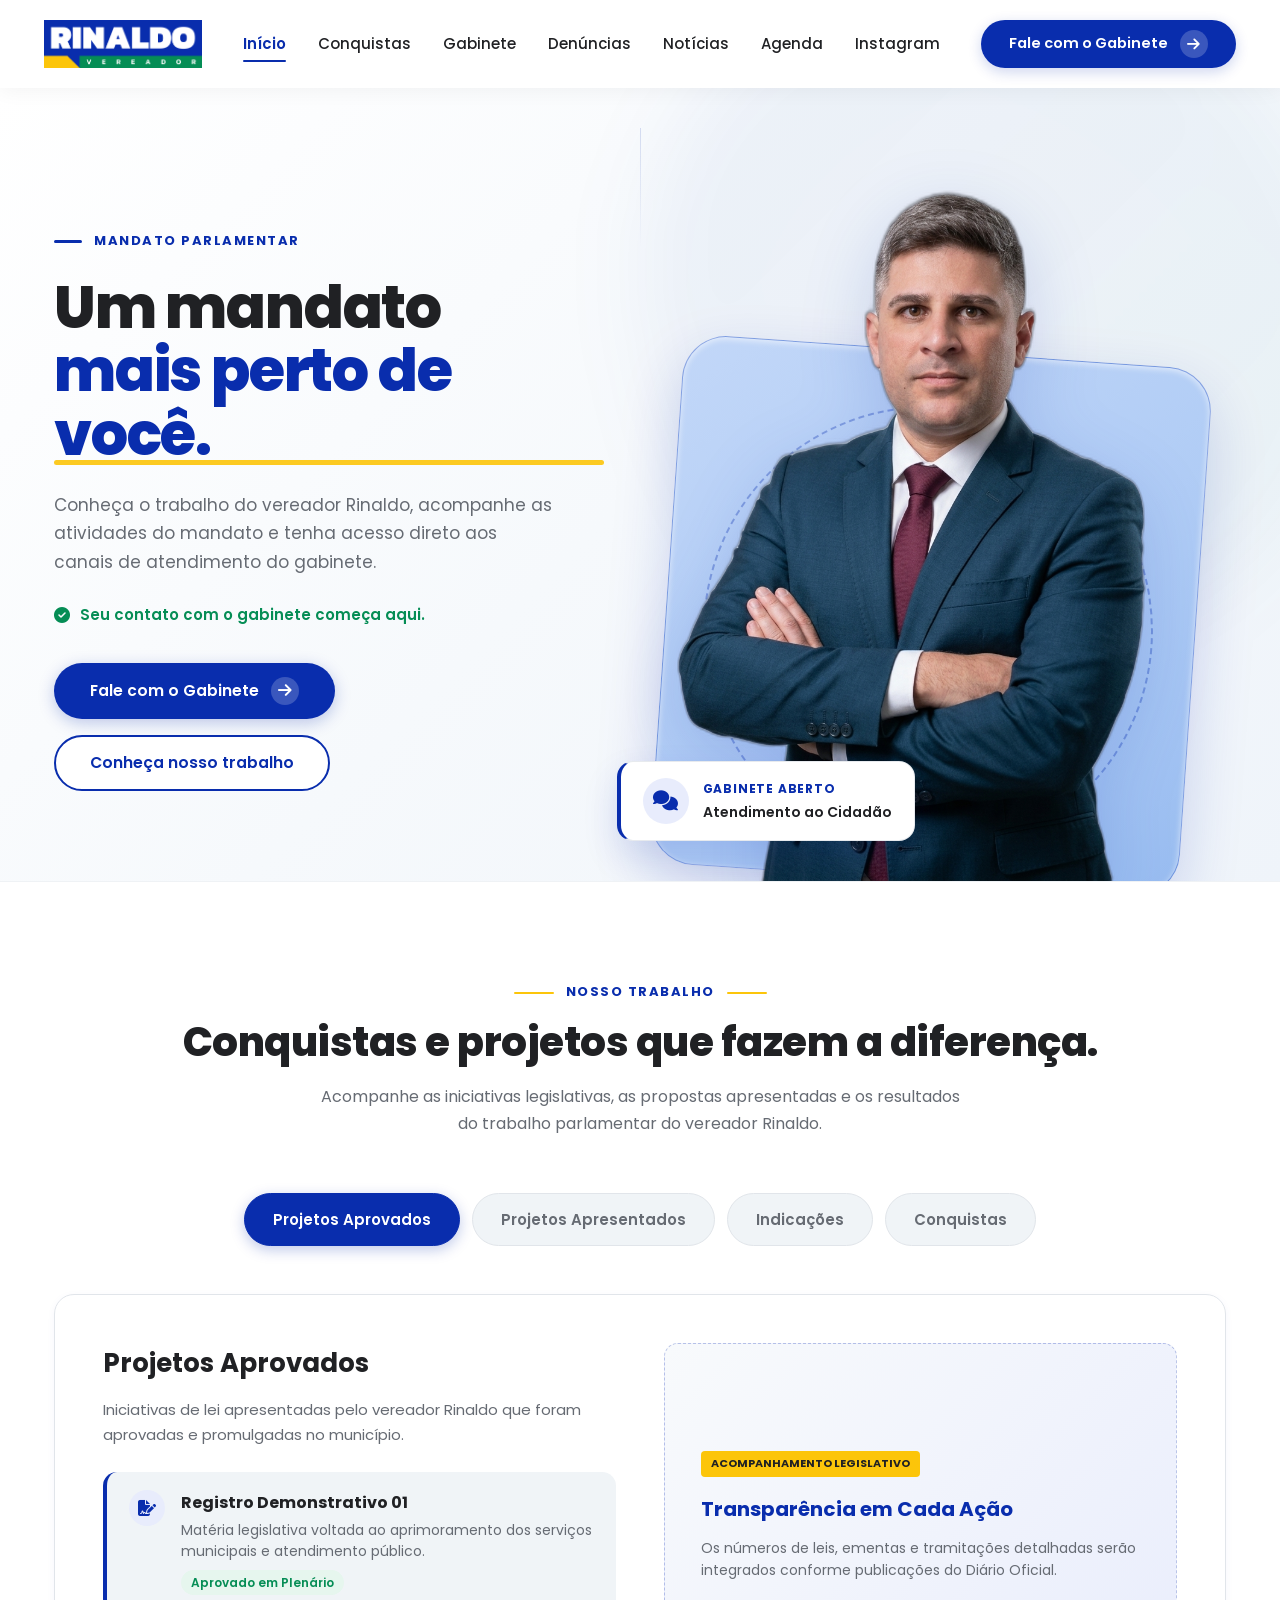
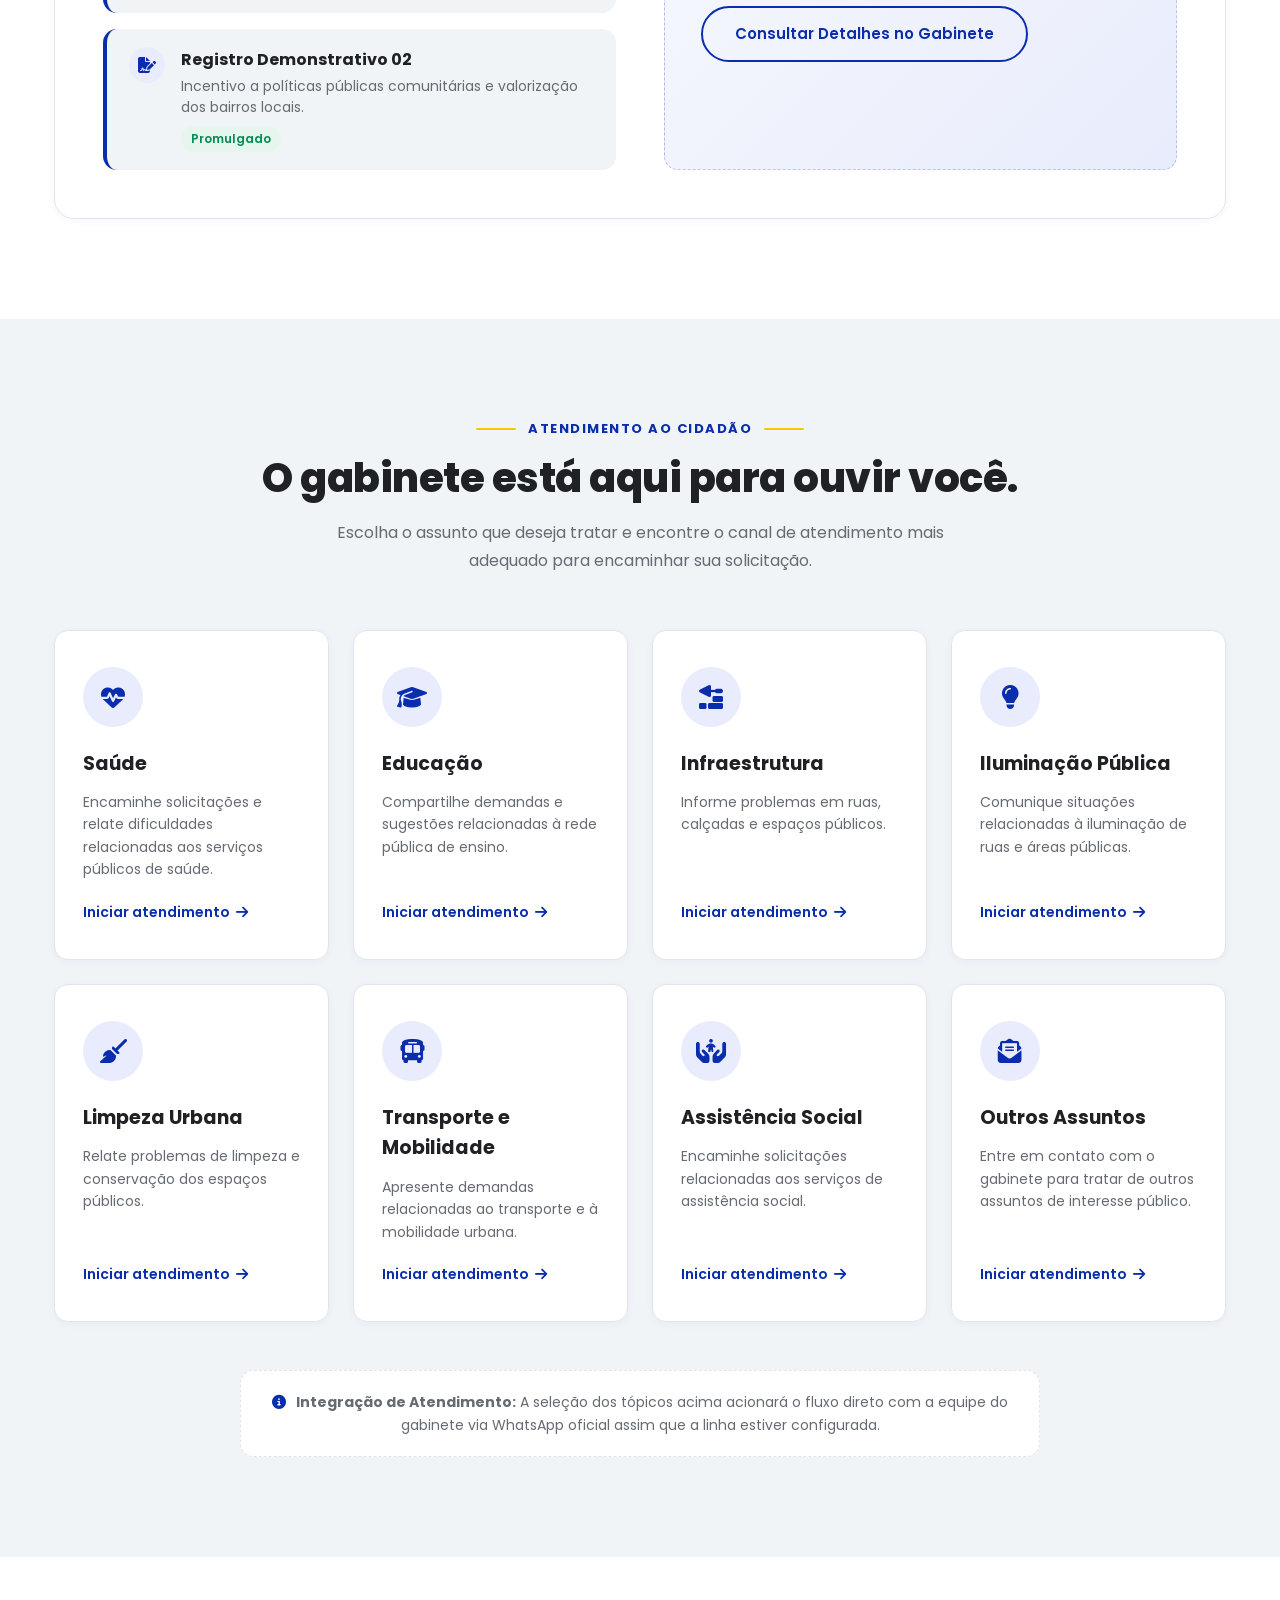
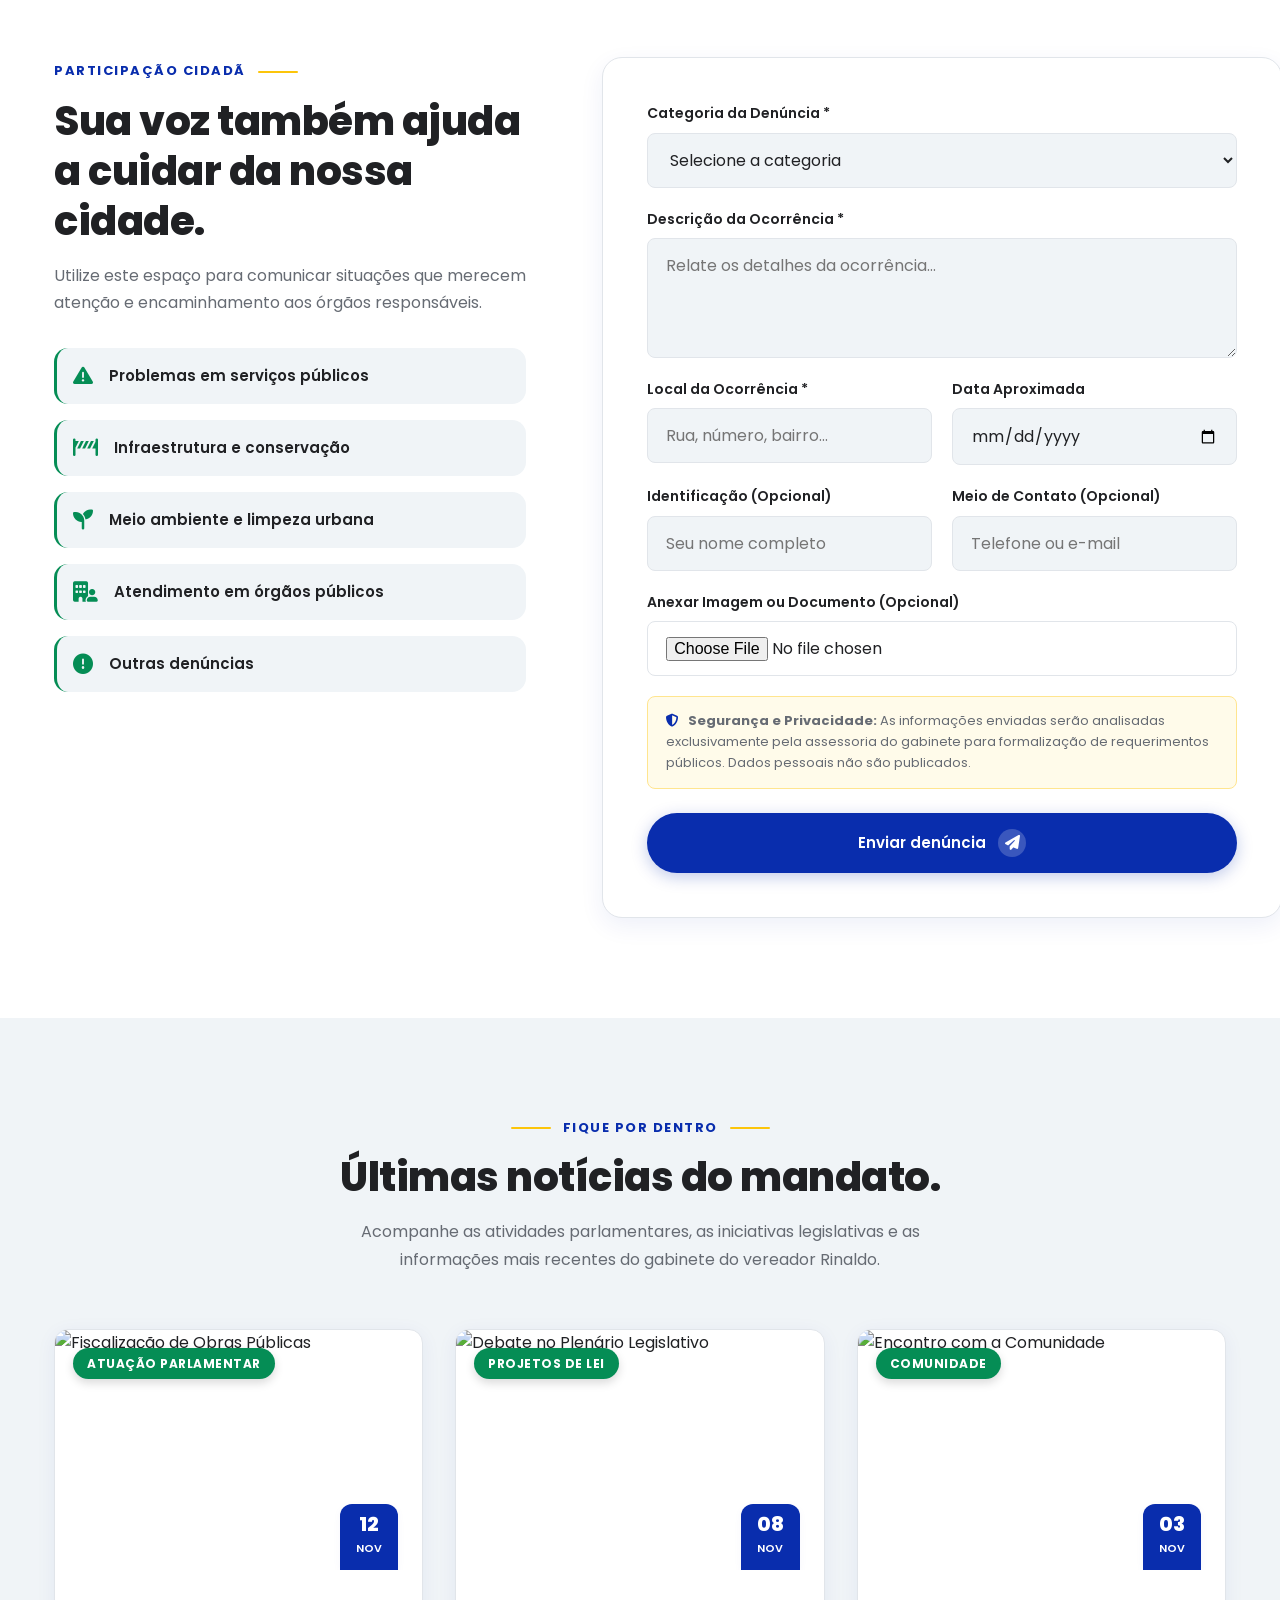
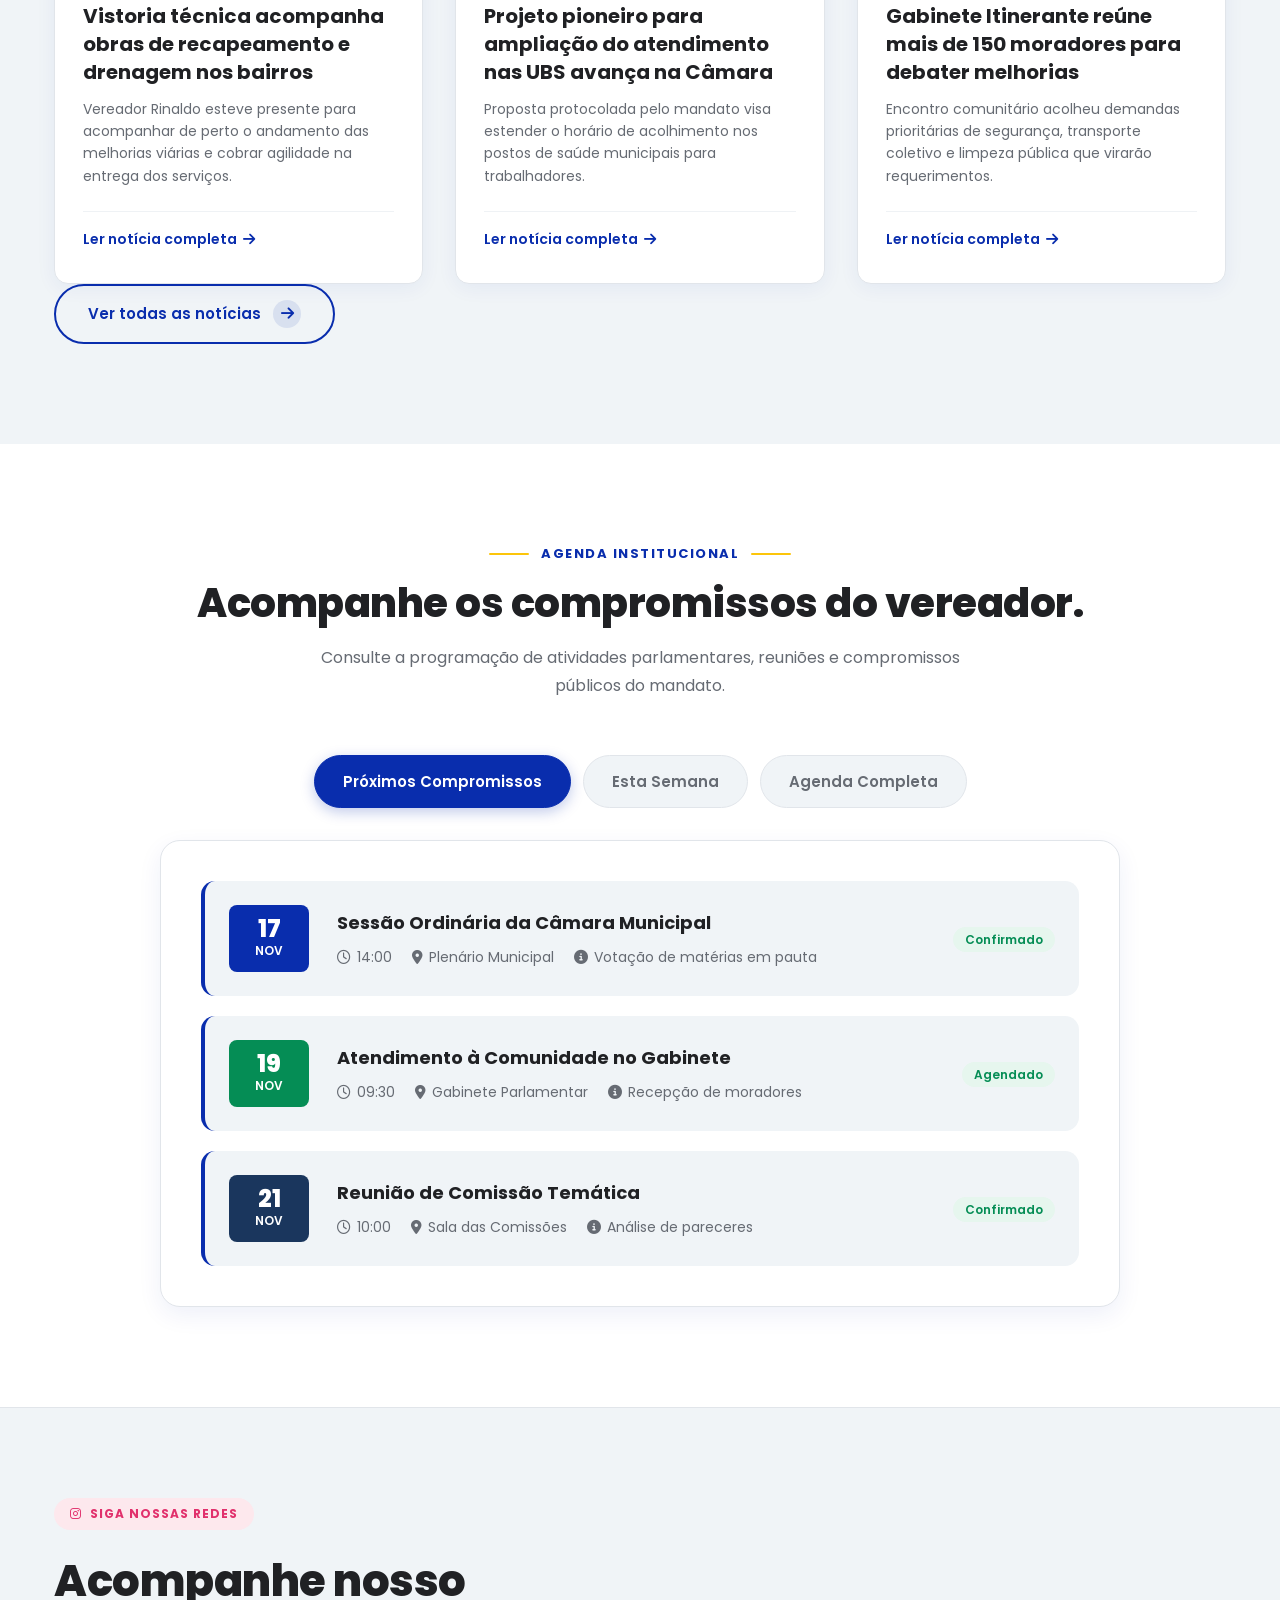
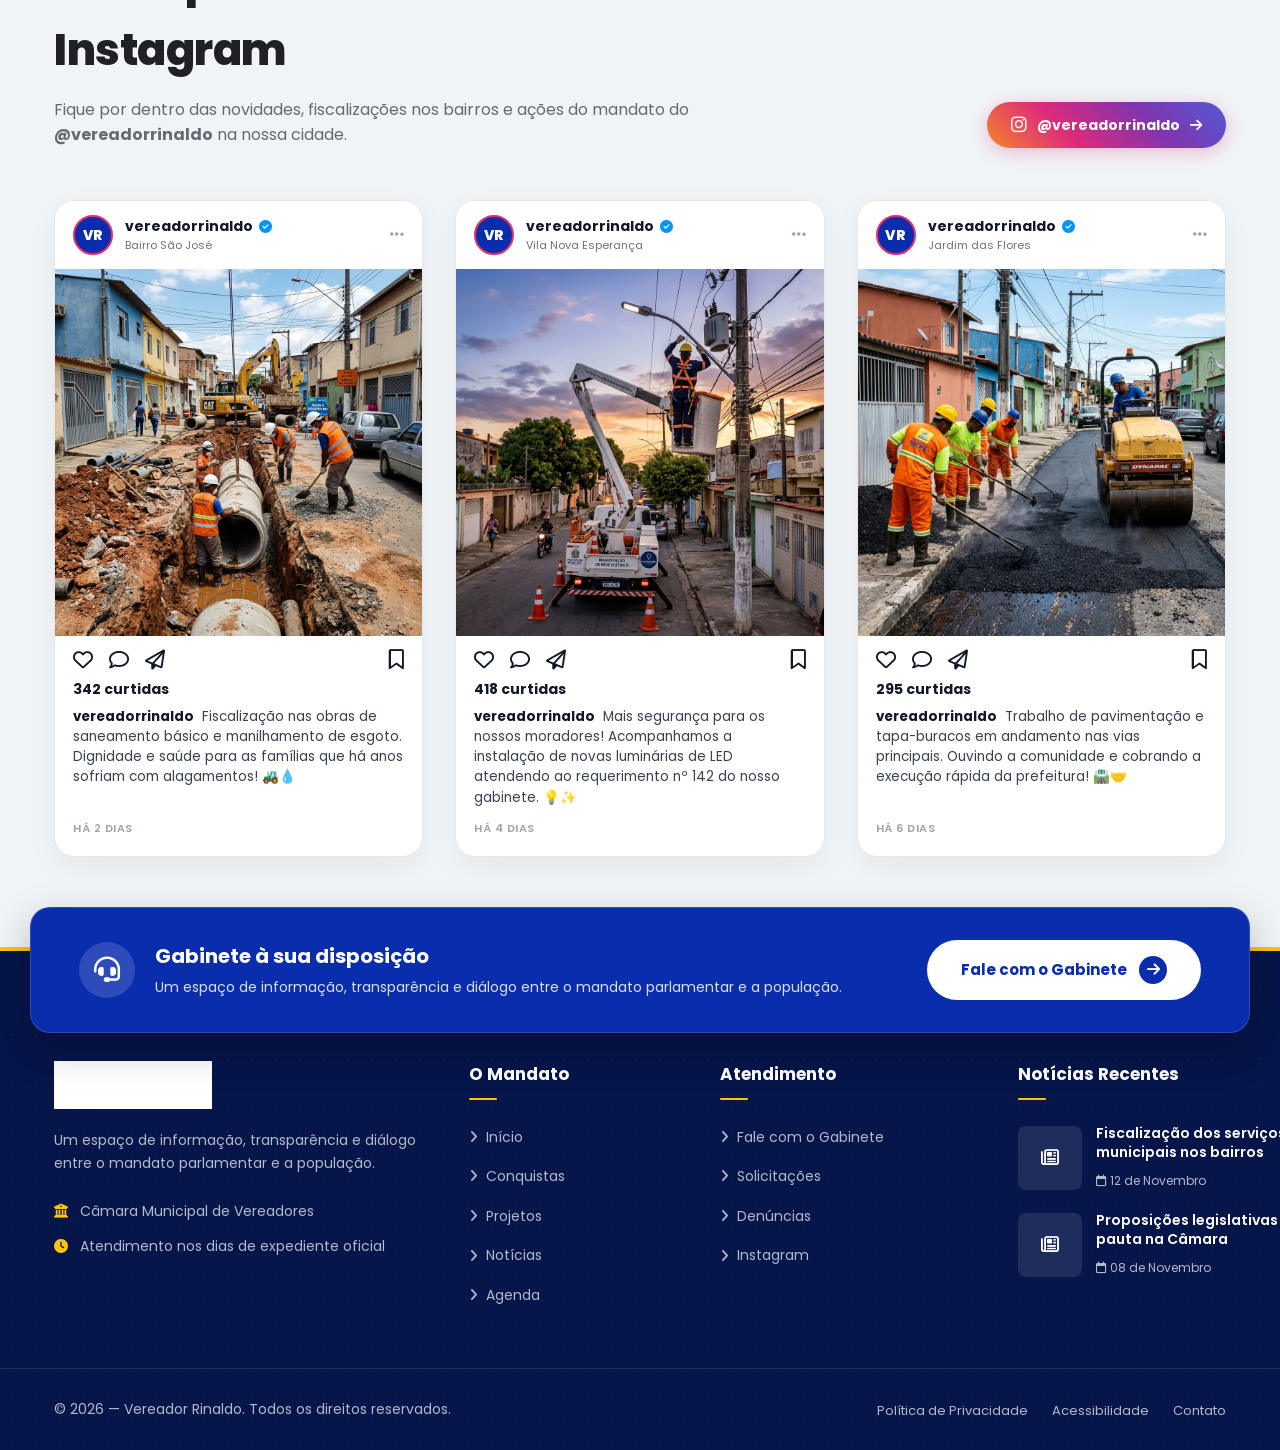
==== index.html @ 6087ce70 "feat: Escurece a moldura geometrica traseira em 30% para contraste maximo" ====
<!DOCTYPE html>
<html lang="pt-BR">
<head>
  <meta charset="UTF-8">
  <meta name="viewport" content="width=device-width, initial-scale=1.0">
  <title>Vereador Rinaldo — Portal Institucional</title>
  <meta name="description" content="Portal oficial do mandato parlamentar do Vereador Rinaldo. Conheça projetos, conquistas e fale diretamente com o gabinete.">

  <!-- Favicon Oficial -->
  <link rel="icon" type="image/png" href="assets/images/logomarca_do_vereador.png">

  <!-- Tipografia Poppins (Referência Medilo) -->
  <link rel="preconnect" href="https://fonts.googleapis.com">
  <link rel="preconnect" href="https://fonts.gstatic.com" crossorigin>
  <link href="https://fonts.googleapis.com/css2?family=Poppins:ital,wght@0,300;0,400;0,500;0,600;0,700;0,800;1,400&display=swap" rel="stylesheet">

  <!-- Ícones Minimalistas Phosphor / FontAwesome Icons -->
  <link rel="stylesheet" href="https://cdnjs.cloudflare.com/ajax/libs/font-awesome/6.5.1/css/all.min.css">

  <!-- Estilos Globais com Cache Buster -->
  <link rel="stylesheet" href="assets/css/style.css?v=9.1">
</head>
<body>

  <!-- ==========================================================================
       FAIXA 01 — HEADER PREMIUM (Referência Fiel Medilo)
       ========================================================================== -->
  <header class="site-header" id="header">
    <div class="container header-container">
      <a href="#inicio" class="header-brand" aria-label="Vereador Rinaldo - Início">
        <img src="assets/images/logomarca_do_vereador.png" alt="Logomarca Oficial Vereador Rinaldo" class="header-logo">
      </a>

      <nav class="main-nav" id="mainNav" aria-label="Navegação Principal">
        <ul class="nav-list">
          <li><a href="#inicio" class="nav-link active">Início</a></li>
          <li><a href="#conquistas" class="nav-link">Conquistas</a></li>
          <li><a href="#gabinete" class="nav-link">Gabinete</a></li>
          <li><a href="#denuncias" class="nav-link">Denúncias</a></li>
          <li><a href="#noticias" class="nav-link">Notícias</a></li>
          <li><a href="#agenda" class="nav-link">Agenda</a></li>
          <li><a href="#instagram" class="nav-link">Instagram</a></li>
        </ul>
      </nav>

      <div class="header-actions">
        <a href="#gabinete" class="btn btn-primary btn-header">
          Fale com o Gabinete
          <span class="btn-capsule-icon"><i class="fa-solid fa-arrow-right"></i></span>
        </a>
        <button class="mobile-menu-toggle" id="mobileMenuToggle" aria-label="Abrir Menu" aria-expanded="false">
          <i class="fa-solid fa-bars"></i>
        </button>
      </div>
    </div>
  </header>

  <main>
    <!-- ==========================================================================
         FAIXA 02 — HERO INSTITUCIONAL (Nova Direção de Arte Editorial Medilo)
         ========================================================================== -->
    <section class="hero-section" id="inicio">
      <!-- Elementos Geométricos Sutis de Camada (Substituem os círculos genéricos) -->
      <div class="hero-backdrop-shape"></div>
      <div class="hero-backdrop-glow"></div>
      <div class="hero-accent-strip"></div>

      <div class="container hero-grid">
        <div class="hero-content">
          <!-- Identificação Institucional Editorial (Padrão Medilo) -->
          <div class="hero-kicker">
            <span class="hero-kicker-bar"></span>
            <span class="hero-kicker-text">MANDATO PARLAMENTAR</span>
          </div>

          <!-- Título Principal com Impacto Editorial -->
          <h1 class="hero-title-editorial">
            Um mandato <br>
            <span class="hero-title-highlight">mais perto de você.<span class="hero-title-underline"></span></span>
          </h1>

          <!-- Descrição Institucional Calibrada -->
          <p class="hero-description">
            Conheça o trabalho do vereador Rinaldo, acompanhe as atividades do mandato e tenha acesso direto aos canais de atendimento do gabinete.
          </p>

          <!-- Chamada Complementar Discreta e Semibold -->
          <div class="hero-callout">
            <i class="fa-solid fa-circle-check"></i>
            <span>Seu contato com o gabinete começa aqui.</span>
          </div>

          <!-- Botões Duplos com Altura de 56px e Alinhamento Rigoroso -->
          <div class="hero-cta-group">
            <a href="#gabinete" class="btn btn-primary btn-hero">
              Fale com o Gabinete
              <span class="btn-capsule-icon"><i class="fa-solid fa-arrow-right"></i></span>
            </a>
            <a href="#conquistas" class="btn btn-secondary btn-hero">
              Conheça nosso trabalho
            </a>
          </div>
        </div>

        <!-- Composição Fotográfica Monumental Integrada com Camadas Suaves -->
        <div class="hero-visual">
          <div class="hero-composition-backdrop"></div>
          <div class="hero-organic-panel"></div>

          <!-- Card Flutuante: Gabinete Aberto / Atendimento ao Cidadão -->
          <div class="hero-floating-card">
            <div class="hero-floating-icon">
              <i class="fa-solid fa-comments"></i>
            </div>
            <div class="hero-floating-body">
              <span class="hero-floating-badge">GABINETE ABERTO</span>
              <span class="hero-floating-sub">Atendimento ao Cidadão</span>
            </div>
          </div>

          <!-- Fotografia Oficial Protagonista -->
          <img src="assets/images/vereador-01-sem-fundo.png" alt="Fotografia Oficial do Vereador Rinaldo" class="hero-image">
        </div>
      </div>
    </section>

    <!-- ==========================================================================
         FAIXA 03 — CONQUISTAS E PROJETOS APROVADOS (Referências: Imagens 02 e 05)
         ========================================================================== -->
    <section class="conquistas-section" id="conquistas">
      <div class="container">
        <div class="section-header-center">
          <div class="section-badge center">NOSSO TRABALHO</div>
          <h2 class="section-title">Conquistas e projetos que fazem a diferença.</h2>
          <p class="section-description">
            Acompanhe as iniciativas legislativas, as propostas apresentadas e os resultados do trabalho parlamentar do vereador Rinaldo.
          </p>
        </div>

        <!-- Navegação por Abas Horizontais (Medilo) -->
        <div class="tabs-nav" role="tablist">
          <button class="tab-btn active" data-tab="tab-aprovados" role="tab" aria-selected="true">Projetos Aprovados</button>
          <button class="tab-btn" data-tab="tab-apresentados" role="tab" aria-selected="false">Projetos Apresentados</button>
          <button class="tab-btn" data-tab="tab-indicacoes" role="tab" aria-selected="false">Indicações</button>
          <button class="tab-btn" data-tab="tab-conquistas" role="tab" aria-selected="false">Conquistas</button>
        </div>

        <!-- Painel Aba 1: Projetos Aprovados -->
        <div class="tab-panel active" id="tab-aprovados" role="tabpanel">
          <div class="tab-content-grid">
            <div>
              <div class="tab-header-area">
                <h3 class="tab-category-title">Projetos Aprovados</h3>
                <p class="tab-category-desc">Iniciativas de lei apresentadas pelo vereador Rinaldo que foram aprovadas e promulgadas no município.</p>
              </div>
              <div class="tab-items-list">
                <div class="work-item-card">
                  <div class="work-item-icon"><i class="fa-solid fa-file-signature"></i></div>
                  <div class="work-item-content">
                    <h4>Registro Demonstrativo 01</h4>
                    <p>Matéria legislativa voltada ao aprimoramento dos serviços municipais e atendimento público.</p>
                    <span class="work-item-status">Aprovado em Plenário</span>
                  </div>
                </div>
                <div class="work-item-card">
                  <div class="work-item-icon"><i class="fa-solid fa-file-signature"></i></div>
                  <div class="work-item-content">
                    <h4>Registro Demonstrativo 02</h4>
                    <p>Incentivo a políticas públicas comunitárias e valorização dos bairros locais.</p>
                    <span class="work-item-status">Promulgado</span>
                  </div>
                </div>
              </div>
            </div>
            <div class="tab-demonstrative-box">
              <span class="demonstrative-tag">Acompanhamento Legislativo</span>
              <h4 style="font-size: 20px; font-weight: 700; margin-bottom: 12px; color: var(--color-primary);">Transparência em Cada Ação</h4>
              <p style="font-size: 14px; color: var(--color-text-muted); line-height: 1.6; margin-bottom: 24px;">
                Os números de leis, ementas e tramitações detalhadas serão integrados conforme publicações do Diário Oficial.
              </p>
              <a href="#gabinete" class="btn btn-secondary" style="align-self: flex-start;">
                Consultar Detalhes no Gabinete
              </a>
            </div>
          </div>
        </div>

        <!-- Painel Aba 2: Projetos Apresentados -->
        <div class="tab-panel" id="tab-apresentados" role="tabpanel">
          <div class="tab-content-grid">
            <div>
              <div class="tab-header-area">
                <h3 class="tab-category-title">Projetos Apresentados</h3>
                <p class="tab-category-desc">Projetos de lei em tramitação nas comissões técnicas da Câmara Municipal.</p>
              </div>
              <div class="tab-items-list">
                <div class="work-item-card">
                  <div class="work-item-icon"><i class="fa-solid fa-clock-rotate-left"></i></div>
                  <div class="work-item-content">
                    <h4>Registro Demonstrativo de Tramitação</h4>
                    <p>Proposta legislativa em análise pelas comissões permanentes do legislativo.</p>
                    <span class="work-item-status" style="background: var(--color-primary-light); color: var(--color-primary);">Em Análise Técnica</span>
                  </div>
                </div>
              </div>
            </div>
            <div class="tab-demonstrative-box">
              <span class="demonstrative-tag">Atuação Contínua</span>
              <h4 style="font-size: 20px; font-weight: 700; margin-bottom: 12px; color: var(--color-primary);">Participação Popular</h4>
              <p style="font-size: 14px; color: var(--color-text-muted); line-height: 1.6; margin-bottom: 24px;">
                Você pode enviar sugestões para o aprimoramento dos projetos apresentados pelo vereador.
              </p>
              <a href="#gabinete" class="btn btn-secondary" style="align-self: flex-start;">Enviar Sugestão</a>
            </div>
          </div>
        </div>

        <!-- Painel Aba 3: Indicações -->
        <div class="tab-panel" id="tab-indicacoes" role="tabpanel">
          <div class="tab-content-grid">
            <div>
              <div class="tab-header-area">
                <h3 class="tab-category-title">Indicações e Requerimentos</h3>
                <p class="tab-category-desc">Demandas de zeladoria urbana, manutenção e melhorias encaminhadas ao Poder Executivo.</p>
              </div>
              <div class="tab-items-list">
                <div class="work-item-card">
                  <div class="work-item-icon"><i class="fa-solid fa-road"></i></div>
                  <div class="work-item-content">
                    <h4>Registro de Indicação Comunitária</h4>
                    <p>Solicitação oficial de serviços de infraestrutura e iluminação nos bairros.</p>
                    <span class="work-item-status">Encaminhado à Prefeitura</span>
                  </div>
                </div>
              </div>
            </div>
            <div class="tab-demonstrative-box">
              <span class="demonstrative-tag">Voz da Cidade</span>
              <h4 style="font-size: 20px; font-weight: 700; margin-bottom: 12px; color: var(--color-primary);">Fiscalização Ativa</h4>
              <p style="font-size: 14px; color: var(--color-text-muted); line-height: 1.6; margin-bottom: 24px;">
                Cada indicação nasce do contato direto do vereador com os moradores nas comunidades.
              </p>
              <a href="#denuncias" class="btn btn-secondary" style="align-self: flex-start;">Indicar uma Demanda</a>
            </div>
          </div>
        </div>

        <!-- Painel Aba 4: Conquistas -->
        <div class="tab-panel" id="tab-conquistas" role="tabpanel">
          <div class="tab-content-grid">
            <div>
              <div class="tab-header-area">
                <h3 class="tab-category-title">Conquistas do Mandato</h3>
                <p class="tab-category-desc">Ações diretas, mediações bem-sucedidas e benefícios entregues à população.</p>
              </div>
              <div class="tab-items-list">
                <div class="work-item-card">
                  <div class="work-item-icon"><i class="fa-solid fa-check-double"></i></div>
                  <div class="work-item-content">
                    <h4>Conquista Institucional Demonstrativa</h4>
                    <p>Resultados obtidos por meio da articulação parlamentar em prol dos cidadãos.</p>
                    <span class="work-item-status">Ação Concluída</span>
                  </div>
                </div>
              </div>
            </div>
            <div class="tab-demonstrative-box">
              <span class="demonstrative-tag">Resultados Reais</span>
              <h4 style="font-size: 20px; font-weight: 700; margin-bottom: 12px; color: var(--color-primary);">Compromisso Público</h4>
              <p style="font-size: 14px; color: var(--color-text-muted); line-height: 1.6; margin-bottom: 24px;">
                Informações e relatórios de prestação de contas periódicos do mandato parlamentar.
              </p>
              <a href="#gabinete" class="btn btn-secondary" style="align-self: flex-start;">Falar com o Gabinete</a>
            </div>
          </div>
        </div>

      </div>
    </section>

    <!-- ==========================================================================
         FAIXA 04 — FALE COM O GABINETE (Referência: Imagem 03 Medilo)
         ========================================================================== -->
    <section class="gabinete-section" id="gabinete">
      <div class="container">
        <div class="section-header-center">
          <div class="section-badge center">ATENDIMENTO AO CIDADÃO</div>
          <h2 class="section-title">O gabinete está aqui para ouvir você.</h2>
          <p class="section-description">
            Escolha o assunto que deseja tratar e encontre o canal de atendimento mais adequado para encaminhar sua solicitação.
          </p>
        </div>

        <div class="gabinete-grid">
          <!-- Card 1: Saúde -->
          <div class="gabinete-card" data-categoria="Saúde">
            <div class="gabinete-card-icon"><i class="fa-solid fa-heart-pulse"></i></div>
            <h3 class="gabinete-card-title">Saúde</h3>
            <p class="gabinete-card-desc">Encaminhe solicitações e relate dificuldades relacionadas aos serviços públicos de saúde.</p>
            <span class="gabinete-card-link">Iniciar atendimento <i class="fa-solid fa-arrow-right"></i></span>
          </div>

          <!-- Card 2: Educação -->
          <div class="gabinete-card" data-categoria="Educação">
            <div class="gabinete-card-icon"><i class="fa-solid fa-graduation-cap"></i></div>
            <h3 class="gabinete-card-title">Educação</h3>
            <p class="gabinete-card-desc">Compartilhe demandas e sugestões relacionadas à rede pública de ensino.</p>
            <span class="gabinete-card-link">Iniciar atendimento <i class="fa-solid fa-arrow-right"></i></span>
          </div>

          <!-- Card 3: Infraestrutura -->
          <div class="gabinete-card" data-categoria="Infraestrutura">
            <div class="gabinete-card-icon"><i class="fa-solid fa-trowel-bricks"></i></div>
            <h3 class="gabinete-card-title">Infraestrutura</h3>
            <p class="gabinete-card-desc">Informe problemas em ruas, calçadas e espaços públicos.</p>
            <span class="gabinete-card-link">Iniciar atendimento <i class="fa-solid fa-arrow-right"></i></span>
          </div>

          <!-- Card 4: Iluminação Pública -->
          <div class="gabinete-card" data-categoria="Iluminação Pública">
            <div class="gabinete-card-icon"><i class="fa-solid fa-lightbulb"></i></div>
            <h3 class="gabinete-card-title">Iluminação Pública</h3>
            <p class="gabinete-card-desc">Comunique situações relacionadas à iluminação de ruas e áreas públicas.</p>
            <span class="gabinete-card-link">Iniciar atendimento <i class="fa-solid fa-arrow-right"></i></span>
          </div>

          <!-- Card 5: Limpeza Urbana -->
          <div class="gabinete-card" data-categoria="Limpeza Urbana">
            <div class="gabinete-card-icon"><i class="fa-solid fa-broom"></i></div>
            <h3 class="gabinete-card-title">Limpeza Urbana</h3>
            <p class="gabinete-card-desc">Relate problemas de limpeza e conservação dos espaços públicos.</p>
            <span class="gabinete-card-link">Iniciar atendimento <i class="fa-solid fa-arrow-right"></i></span>
          </div>

          <!-- Card 6: Transporte e Mobilidade -->
          <div class="gabinete-card" data-categoria="Transporte e Mobilidade">
            <div class="gabinete-card-icon"><i class="fa-solid fa-bus"></i></div>
            <h3 class="gabinete-card-title">Transporte e Mobilidade</h3>
            <p class="gabinete-card-desc">Apresente demandas relacionadas ao transporte e à mobilidade urbana.</p>
            <span class="gabinete-card-link">Iniciar atendimento <i class="fa-solid fa-arrow-right"></i></span>
          </div>

          <!-- Card 7: Assistência Social -->
          <div class="gabinete-card" data-categoria="Assistência Social">
            <div class="gabinete-card-icon"><i class="fa-solid fa-hands-holding-child"></i></div>
            <h3 class="gabinete-card-title">Assistência Social</h3>
            <p class="gabinete-card-desc">Encaminhe solicitações relacionadas aos serviços de assistência social.</p>
            <span class="gabinete-card-link">Iniciar atendimento <i class="fa-solid fa-arrow-right"></i></span>
          </div>

          <!-- Card 8: Outros Assuntos -->
          <div class="gabinete-card" data-categoria="Outros Assuntos">
            <div class="gabinete-card-icon"><i class="fa-solid fa-envelope-open-text"></i></div>
            <h3 class="gabinete-card-title">Outros Assuntos</h3>
            <p class="gabinete-card-desc">Entre em contato com o gabinete para tratar de outros assuntos de interesse público.</p>
            <span class="gabinete-card-link">Iniciar atendimento <i class="fa-solid fa-arrow-right"></i></span>
          </div>
        </div>

        <div class="gabinete-integration-notice">
          <i class="fa-solid fa-circle-info" style="color: var(--color-primary); margin-right: 6px;"></i>
          <strong>Integração de Atendimento:</strong> A seleção dos tópicos acima acionará o fluxo direto com a equipe do gabinete via WhatsApp oficial assim que a linha estiver configurada.
        </div>
      </div>
    </section>

    <!-- ==========================================================================
         FAIXA 05 — FORMULÁRIOS DE DENÚNCIA (Referência: Imagem 04 Medilo)
         ========================================================================== -->
    <section class="denuncias-section" id="denuncias">
      <div class="container">
        <div class="denuncias-layout">
          <div class="denuncias-info-panel">
            <div class="section-badge">PARTICIPAÇÃO CIDADÃ</div>
            <h2 class="section-title">Sua voz também ajuda a cuidar da nossa cidade.</h2>
            <p class="section-description">
              Utilize este espaço para comunicar situações que merecem atenção e encaminhamento aos órgãos responsáveis.
            </p>

            <div class="denuncias-category-list">
              <div class="category-info-item">
                <i class="fa-solid fa-triangle-exclamation"></i>
                <span>Problemas em serviços públicos</span>
              </div>
              <div class="category-info-item">
                <i class="fa-solid fa-road-barrier"></i>
                <span>Infraestrutura e conservação</span>
              </div>
              <div class="category-info-item">
                <i class="fa-solid fa-seedling"></i>
                <span>Meio ambiente e limpeza urbana</span>
              </div>
              <div class="category-info-item">
                <i class="fa-solid fa-building-user"></i>
                <span>Atendimento em órgãos públicos</span>
              </div>
              <div class="category-info-item">
                <i class="fa-solid fa-circle-exclamation"></i>
                <span>Outras denúncias</span>
              </div>
            </div>
          </div>

          <div class="denuncias-form-card">
            <form id="formDenuncia">
              <div class="form-grid">
                <div class="form-group full-width">
                  <label for="categoria" class="form-label">Categoria da Denúncia *</label>
                  <select id="categoria" class="form-control" required>
                    <option value="" disabled selected>Selecione a categoria</option>
                    <option value="servicos">Problemas em serviços públicos</option>
                    <option value="infra">Infraestrutura e conservação</option>
                    <option value="meioambiente">Meio ambiente e limpeza urbana</option>
                    <option value="orgaos">Atendimento em órgãos públicos</option>
                    <option value="outras">Outras denúncias</option>
                  </select>
                </div>

                <div class="form-group full-width">
                  <label for="descricao" class="form-label">Descrição da Ocorrência *</label>
                  <textarea id="descricao" class="form-control" placeholder="Relate os detalhes da ocorrência..." required></textarea>
                </div>

                <div class="form-group">
                  <label for="local" class="form-label">Local da Ocorrência *</label>
                  <input type="text" id="local" class="form-control" placeholder="Rua, número, bairro..." required>
                </div>

                <div class="form-group">
                  <label for="dataOcorrencia" class="form-label">Data Aproximada</label>
                  <input type="date" id="dataOcorrencia" class="form-control">
                </div>

                <div class="form-group">
                  <label for="nome" class="form-label">Identificação (Opcional)</label>
                  <input type="text" id="nome" class="form-control" placeholder="Seu nome completo">
                </div>

                <div class="form-group">
                  <label for="contato" class="form-label">Meio de Contato (Opcional)</label>
                  <input type="text" id="contato" class="form-control" placeholder="Telefone ou e-mail">
                </div>

                <div class="form-group full-width">
                  <label for="anexo" class="form-label">Anexar Imagem ou Documento (Opcional)</label>
                  <input type="file" id="anexo" class="form-control" style="background: white;">
                </div>
              </div>

              <div class="privacy-notice">
                <i class="fa-solid fa-shield-halved" style="color: var(--color-primary); margin-right: 6px;"></i>
                <strong>Segurança e Privacidade:</strong> As informações enviadas serão analisadas exclusivamente pela assessoria do gabinete para formalização de requerimentos públicos. Dados pessoais não são publicados.
              </div>

              <button type="submit" class="btn btn-primary" style="width: 100%;">
                Enviar denúncia
                <span class="btn-capsule-icon"><i class="fa-solid fa-paper-plane"></i></span>
              </button>

              <div id="formFeedback" style="display: none;"></div>
            </form>
          </div>
        </div>
      </div>
    </section>

    <!-- ==========================================================================
         FAIXA 06 — NOTÍCIAS DO MANDATO (Referência: Imagem 06 Medilo)
         ========================================================================== -->
    <section class="noticias-section" id="noticias">
      <div class="container">
        <div class="section-header-center">
          <div class="section-badge center">FIQUE POR DENTRO</div>
          <h2 class="section-title">Últimas notícias do mandato.</h2>
          <p class="section-description">
            Acompanhe as atividades parlamentares, as iniciativas legislativas e as informações mais recentes do gabinete do vereador Rinaldo.
          </p>
        </div>

        <div class="noticias-grid">
          <!-- Card Notícia 1 -->
          <article class="noticia-card">
            <div class="noticia-image-wrapper">
              <img src="https://images.unsplash.com/photo-1541872703-74c5e44368f9?auto=format&fit=crop&w=800&q=80" alt="Fiscalização de Obras Públicas" class="noticia-img">
              <span class="noticia-category-tag">Atuação Parlamentar</span>
              <div class="noticia-date-badge">
                <span class="day">12</span>
                <span class="month">Nov</span>
              </div>
            </div>
            <div class="noticia-body">
              <h3 class="noticia-title">Vistoria técnica acompanha obras de recapeamento e drenagem nos bairros</h3>
              <p class="noticia-summary">
                Vereador Rinaldo esteve presente para acompanhar de perto o andamento das melhorias viárias e cobrar agilidade na entrega dos serviços.
              </p>
              <div class="noticia-footer">
                <span class="noticia-link">Ler notícia completa <i class="fa-solid fa-arrow-right"></i></span>
              </div>
            </div>
          </article>

          <!-- Card Notícia 2 -->
          <article class="noticia-card">
            <div class="noticia-image-wrapper">
              <img src="https://images.unsplash.com/photo-1575320181282-9afab399332c?auto=format&fit=crop&w=800&q=80" alt="Debate no Plenário Legislativo" class="noticia-img">
              <span class="noticia-category-tag">Projetos de Lei</span>
              <div class="noticia-date-badge">
                <span class="day">08</span>
                <span class="month">Nov</span>
              </div>
            </div>
            <div class="noticia-body">
              <h3 class="noticia-title">Projeto pioneiro para ampliação do atendimento nas UBS avança na Câmara</h3>
              <p class="noticia-summary">
                Proposta protocolada pelo mandato visa estender o horário de acolhimento nos postos de saúde municipais para trabalhadores.
              </p>
              <div class="noticia-footer">
                <span class="noticia-link">Ler notícia completa <i class="fa-solid fa-arrow-right"></i></span>
              </div>
            </div>
          </article>

          <!-- Card Notícia 3 -->
          <article class="noticia-card">
            <div class="noticia-image-wrapper">
              <img src="https://images.unsplash.com/photo-1577495508048-b635879837f1?auto=format&fit=crop&w=800&q=80" alt="Encontro com a Comunidade" class="noticia-img">
              <span class="noticia-category-tag">Comunidade</span>
              <div class="noticia-date-badge">
                <span class="day">03</span>
                <span class="month">Nov</span>
              </div>
            </div>
            <div class="noticia-body">
              <h3 class="noticia-title">Gabinete Itinerante reúne mais de 150 moradores para debater melhorias</h3>
              <p class="noticia-summary">
                Encontro comunitário acolheu demandas prioritárias de segurança, transporte coletivo e limpeza pública que virarão requerimentos.
              </p>
              <div class="noticia-footer">
                <span class="noticia-link">Ler notícia completa <i class="fa-solid fa-arrow-right"></i></span>
              </div>
            </div>
          </article>
        </div>

        <div class="noticias-action-area">
          <a href="#noticias" class="btn btn-secondary">
            Ver todas as notícias
            <span class="btn-capsule-icon" style="background: rgba(9, 45, 173, 0.1);"><i class="fa-solid fa-arrow-right"></i></span>
          </a>
        </div>
      </div>
    </section>

    <!-- ==========================================================================
         FAIXA 07 — AGENDA DO VEREADOR (Referência: Imagem 05 Medilo)
         ========================================================================== -->
    <section class="agenda-section" id="agenda">
      <div class="container">
        <div class="section-header-center">
          <div class="section-badge center">AGENDA INSTITUCIONAL</div>
          <h2 class="section-title">Acompanhe os compromissos do vereador.</h2>
          <p class="section-description">
            Consulte a programação de atividades parlamentares, reuniões e compromissos públicos do mandato.
          </p>
        </div>

        <div class="agenda-tabs-wrapper">
          <div class="tabs-nav" style="margin-bottom: 32px;">
            <button class="tab-btn agenda-tab-btn active">Próximos Compromissos</button>
            <button class="tab-btn agenda-tab-btn">Esta Semana</button>
            <button class="tab-btn agenda-tab-btn">Agenda Completa</button>
          </div>

          <div class="agenda-panel">
            <div class="agenda-list">
              <!-- Item de Agenda 1 -->
              <div class="agenda-item">
                <div class="agenda-date-box">
                  <span class="day">17</span>
                  <span class="month">Nov</span>
                </div>
                <div class="agenda-details">
                  <h4 class="agenda-item-title">Sessão Ordinária da Câmara Municipal</h4>
                  <div class="agenda-meta">
                    <span class="agenda-meta-item"><i class="fa-regular fa-clock"></i> 14:00</span>
                    <span class="agenda-meta-item"><i class="fa-solid fa-location-dot"></i> Plenário Municipal</span>
                    <span class="agenda-meta-item"><i class="fa-solid fa-info-circle"></i> Votação de matérias em pauta</span>
                  </div>
                </div>
                <div>
                  <span class="agenda-status-tag">Confirmado</span>
                </div>
              </div>

              <!-- Item de Agenda 2 -->
              <div class="agenda-item">
                <div class="agenda-date-box" style="background: #058D55;">
                  <span class="day">19</span>
                  <span class="month">Nov</span>
                </div>
                <div class="agenda-details">
                  <h4 class="agenda-item-title">Atendimento à Comunidade no Gabinete</h4>
                  <div class="agenda-meta">
                    <span class="agenda-meta-item"><i class="fa-regular fa-clock"></i> 09:30</span>
                    <span class="agenda-meta-item"><i class="fa-solid fa-location-dot"></i> Gabinete Parlamentar</span>
                    <span class="agenda-meta-item"><i class="fa-solid fa-info-circle"></i> Recepção de moradores</span>
                  </div>
                </div>
                <div>
                  <span class="agenda-status-tag" style="background: #e6f6ee; color: #058D55;">Agendado</span>
                </div>
              </div>

              <!-- Item de Agenda 3 -->
              <div class="agenda-item">
                <div class="agenda-date-box" style="background: #1A365D;">
                  <span class="day">21</span>
                  <span class="month">Nov</span>
                </div>
                <div class="agenda-details">
                  <h4 class="agenda-item-title">Reunião de Comissão Temática</h4>
                  <div class="agenda-meta">
                    <span class="agenda-meta-item"><i class="fa-regular fa-clock"></i> 10:00</span>
                    <span class="agenda-meta-item"><i class="fa-solid fa-location-dot"></i> Sala das Comissões</span>
                    <span class="agenda-meta-item"><i class="fa-solid fa-info-circle"></i> Análise de pareceres</span>
                  </div>
                </div>
                <div>
                  <span class="agenda-status-tag">Confirmado</span>
                </div>
              </div>
            </div>

            <!-- Estado Vazio Padronizado quando não houver registros -->
            <!--
            <div class="agenda-empty-state">
              <i class="fa-regular fa-calendar-xmark"></i>
              <p>A programação de compromissos será divulgada neste espaço.</p>
            </div>
            -->
          </div>
        </div>
      </div>
    </section>

    <!-- ==========================================================================
         FAIXA 08 — NOSSO INSTAGRAM (Mockup Fiel ao App Instagram da Referência)
         ========================================================================== -->
    <section class="instagram-section" id="instagram">
      <div class="container">
        <!-- Cabeçalho idêntico à referência (Badge rosa, Título, Descrição e Botão Gradiente à direita) -->
        <div class="instagram-section-header">
          <div class="instagram-header-left">
            <div class="instagram-badge-pill">
              <i class="fa-brands fa-instagram"></i> SIGA NOSSAS REDES
            </div>
            <h2 class="instagram-section-title">Acompanhe nosso Instagram</h2>
            <p class="instagram-section-desc">
              Fique por dentro das novidades, fiscalizações nos bairros e ações do mandato do <strong>@vereadorrinaldo</strong> na nossa cidade.
            </p>
          </div>
          <div>
            <a href="https://instagram.com" class="btn-instagram-gradient" target="_blank" rel="noopener noreferrer">
              <i class="fa-brands fa-instagram" style="font-size: 18px;"></i>
              @vereadorrinaldo
              <i class="fa-solid fa-arrow-right"></i>
            </a>
          </div>
        </div>

        <div class="instagram-mockup-grid">
          <!-- Card Mockup 1: Saneamento / Obras de Drenagem e Esgoto -->
          <article class="insta-post-frame">
            <div class="insta-post-header">
              <div class="insta-user-info">
                <div class="insta-avatar">VR</div>
                <div class="insta-user-names">
                  <div class="insta-username-row">
                    <span>vereadorrinaldo</span>
                    <i class="fa-solid fa-circle-check insta-verified"></i>
                  </div>
                  <span class="insta-location">Bairro São José</span>
                </div>
              </div>
              <div class="insta-more-btn"><i class="fa-solid fa-ellipsis"></i></div>
            </div>

            <div class="insta-media-box">
              <img src="assets/images/insta-saneamento-brasil.jpg" alt="Obras de Saneamento e Manilhas">
            </div>

            <div class="insta-actions-row">
              <div class="insta-actions-left">
                <i class="fa-regular fa-heart"></i>
                <i class="fa-regular fa-comment"></i>
                <i class="fa-regular fa-paper-plane"></i>
              </div>
              <i class="fa-regular fa-bookmark insta-action-save"></i>
            </div>

            <div class="insta-likes-count">342 curtidas</div>

            <div class="insta-caption-box">
              <span class="insta-caption-user">vereadorrinaldo</span>
              Fiscalização nas obras de saneamento básico e manilhamento de esgoto. Dignidade e saúde para as famílias que há anos sofriam com alagamentos! 🚜💧
            </div>

            <div class="insta-time-ago">HÁ 2 DIAS</div>
          </article>

          <!-- Card Mockup 2: Iluminação Pública em LED nos Bairros -->
          <article class="insta-post-frame">
            <div class="insta-post-header">
              <div class="insta-user-info">
                <div class="insta-avatar">VR</div>
                <div class="insta-user-names">
                  <div class="insta-username-row">
                    <span>vereadorrinaldo</span>
                    <i class="fa-solid fa-circle-check insta-verified"></i>
                  </div>
                  <span class="insta-location">Vila Nova Esperança</span>
                </div>
              </div>
              <div class="insta-more-btn"><i class="fa-solid fa-ellipsis"></i></div>
            </div>

            <div class="insta-media-box">
              <img src="assets/images/insta-iluminacao-brasil.jpg" alt="Instalação de Iluminação Pública">
            </div>

            <div class="insta-actions-row">
              <div class="insta-actions-left">
                <i class="fa-regular fa-heart"></i>
                <i class="fa-regular fa-comment"></i>
                <i class="fa-regular fa-paper-plane"></i>
              </div>
              <i class="fa-regular fa-bookmark insta-action-save"></i>
            </div>

            <div class="insta-likes-count">418 curtidas</div>

            <div class="insta-caption-box">
              <span class="insta-caption-user">vereadorrinaldo</span>
              Mais segurança para os nossos moradores! Acompanhamos a instalação de novas luminárias de LED atendendo ao requerimento nº 142 do nosso gabinete. 💡✨
            </div>

            <div class="insta-time-ago">HÁ 4 DIAS</div>
          </article>

          <!-- Card Mockup 3: Zeladoria Urbana e Pavimentação com Moradores -->
          <article class="insta-post-frame">
            <div class="insta-post-header">
              <div class="insta-user-info">
                <div class="insta-avatar">VR</div>
                <div class="insta-user-names">
                  <div class="insta-username-row">
                    <span>vereadorrinaldo</span>
                    <i class="fa-solid fa-circle-check insta-verified"></i>
                  </div>
                  <span class="insta-location">Jardim das Flores</span>
                </div>
              </div>
              <div class="insta-more-btn"><i class="fa-solid fa-ellipsis"></i></div>
            </div>

            <div class="insta-media-box">
              <img src="assets/images/insta-asfalto-brasil.jpg" alt="Obras de Pavimentação e Asfalto">
            </div>

            <div class="insta-actions-row">
              <div class="insta-actions-left">
                <i class="fa-regular fa-heart"></i>
                <i class="fa-regular fa-comment"></i>
                <i class="fa-regular fa-paper-plane"></i>
              </div>
              <i class="fa-regular fa-bookmark insta-action-save"></i>
            </div>

            <div class="insta-likes-count">295 curtidas</div>

            <div class="insta-caption-box">
              <span class="insta-caption-user">vereadorrinaldo</span>
              Trabalho de pavimentação e tapa-buracos em andamento nas vias principais. Ouvindo a comunidade e cobrando a execução rápida da prefeitura! 🛣️🤝
            </div>

            <div class="insta-time-ago">HÁ 6 DIAS</div>
          </article>
        </div>
      </div>
    </section>
  </main>

  <!-- ==========================================================================
       FAIXA 09 — FOOTER INSTITUCIONAL PREMIUM (Referência: Imagem 07 Medilo)
       ========================================================================== -->
  <footer class="site-footer">
    <div class="footer-overlay-pattern"></div>

    <!-- Painel Institucional Avançado sobre a borda superior (Medilo) -->
    <div class="footer-floating-panel">
      <div class="floating-panel-left">
        <div class="floating-panel-icon">
          <i class="fa-solid fa-headset"></i>
        </div>
        <div class="floating-panel-text">
          <h3>Gabinete à sua disposição</h3>
          <p>Um espaço de informação, transparência e diálogo entre o mandato parlamentar e a população.</p>
        </div>
      </div>
      <a href="#gabinete" class="btn" style="background: #ffffff; color: var(--color-primary); font-weight: 700;">
        Fale com o Gabinete
        <span class="btn-capsule-icon" style="background: var(--color-primary); color: #ffffff;"><i class="fa-solid fa-arrow-right"></i></span>
      </a>
    </div>

    <div class="container">
      <div class="footer-main-grid">
        <!-- Coluna 01: Marca e Contato -->
        <div class="footer-col-brand">
          <img src="assets/images/logomarca_do_vereador.png" alt="Vereador Rinaldo" class="footer-logo">
          <p class="footer-brand-text">
            Um espaço de informação, transparência e diálogo entre o mandato parlamentar e a população.
          </p>
          <div class="footer-contact-info">
            <div class="footer-contact-row">
              <i class="fa-solid fa-building-columns"></i>
              <span>Câmara Municipal de Vereadores</span>
            </div>
            <div class="footer-contact-row">
              <i class="fa-solid fa-clock"></i>
              <span>Atendimento nos dias de expediente oficial</span>
            </div>
          </div>
        </div>

        <!-- Coluna 02: O Mandato -->
        <div>
          <h4 class="footer-col-title">O Mandato</h4>
          <ul class="footer-links-list">
            <li><a href="#inicio"><i class="fa-solid fa-angle-right"></i> Início</a></li>
            <li><a href="#conquistas"><i class="fa-solid fa-angle-right"></i> Conquistas</a></li>
            <li><a href="#conquistas"><i class="fa-solid fa-angle-right"></i> Projetos</a></li>
            <li><a href="#noticias"><i class="fa-solid fa-angle-right"></i> Notícias</a></li>
            <li><a href="#agenda"><i class="fa-solid fa-angle-right"></i> Agenda</a></li>
          </ul>
        </div>

        <!-- Coluna 03: Atendimento -->
        <div>
          <h4 class="footer-col-title">Atendimento</h4>
          <ul class="footer-links-list">
            <li><a href="#gabinete"><i class="fa-solid fa-angle-right"></i> Fale com o Gabinete</a></li>
            <li><a href="#gabinete"><i class="fa-solid fa-angle-right"></i> Solicitações</a></li>
            <li><a href="#denuncias"><i class="fa-solid fa-angle-right"></i> Denúncias</a></li>
            <li><a href="#instagram"><i class="fa-solid fa-angle-right"></i> Instagram</a></li>
          </ul>
        </div>

        <!-- Coluna 04: Notícias Recentes -->
        <div>
          <h4 class="footer-col-title">Notícias Recentes</h4>
          <div class="footer-news-item">
            <div class="footer-news-thumb"><i class="fa-regular fa-newspaper"></i></div>
            <div class="footer-news-content">
              <h5><a href="#noticias">Fiscalização dos serviços municipais nos bairros</a></h5>
              <span class="footer-news-date"><i class="fa-regular fa-calendar"></i> 12 de Novembro</span>
            </div>
          </div>
          <div class="footer-news-item">
            <div class="footer-news-thumb"><i class="fa-regular fa-newspaper"></i></div>
            <div class="footer-news-content">
              <h5><a href="#noticias">Proposições legislativas em pauta na Câmara</a></h5>
              <span class="footer-news-date"><i class="fa-regular fa-calendar"></i> 08 de Novembro</span>
            </div>
          </div>
        </div>
      </div>
    </div>

    <!-- Barra Inferior Independente -->
    <div class="footer-bottom-bar">
      <div class="container footer-bottom-container">
        <div class="footer-copyright">
          © 2026 — Vereador Rinaldo. Todos os direitos reservados.
        </div>
        <ul class="footer-legal-links">
          <li><a href="#inicio">Política de Privacidade</a></li>
          <li><a href="#inicio">Acessibilidade</a></li>
          <li><a href="#gabinete">Contato</a></li>
        </ul>
      </div>
    </div>
  </footer>

  <!-- Scripts -->
  <script src="assets/js/main.js"></script>
</body>
</html>
---- assets/css/style.css ----
:root {
  /* Identidade Cromática Oficial */
  --color-primary: #092DAD;         /* Azul institucional */
  --color-primary-dark: #061e75;    /* Azul institucional profundo */
  --color-primary-light: #e8ecfc;   /* Fundo azul muito suave */
  --color-secondary: #058D55;       /* Verde institucional */
  --color-secondary-light: #e6f6ee;
  --color-accent: #FCC50A;          /* Amarelo institucional */
  --color-accent-light: #fff9e6;

  /* Neutros Técnicos */
  --color-text-main: #202124;
  --color-text-muted: #666B73;
  --color-text-light: #9AA0A6;
  --color-bg-white: #FFFFFF;
  --color-bg-alt: #F0F4F7;          /* Fundo suave Medilo */
  --color-border: #E1E5EA;
  --color-border-light: #EFF2F5;

  /* Tipografia */
  --font-family: 'Poppins', -apple-system, BlinkMacSystemFont, 'Segoe UI', Roboto, Helvetica, Arial, sans-serif;
  
  /* Sistema de Elevação & Sombras Sutis */
  --shadow-sm: 0 2px 8px rgba(9, 45, 173, 0.04);
  --shadow-md: 0 8px 24px rgba(9, 45, 173, 0.07);
  --shadow-lg: 0 16px 36px rgba(9, 45, 173, 0.1);
  --shadow-card-hover: 0 20px 40px rgba(9, 45, 173, 0.12);

  /* Dimensões & Espaçamento */
  --container-max-width: 1220px;
  --radius-capsule: 9999px;
  --radius-lg: 20px;
  --radius-md: 14px;
  --radius-sm: 8px;

  /* Transições Medilo */
  --transition-normal: all 0.3s cubic-bezier(0.25, 0.8, 0.25, 1);
  --transition-smooth: all 0.4s ease;
}

*, *::before, *::after {
  box-sizing: border-box;
  margin: 0;
  padding: 0;
}

html {
  font-family: var(--font-family);
  font-size: 16px;
  scroll-behavior: smooth;
  color: var(--color-text-main);
  background-color: var(--color-bg-white);
  -webkit-font-smoothing: antialiased;
}

body {
  overflow-x: hidden;
  line-height: 1.6;
}

img {
  max-width: 100%;
  height: auto;
  display: block;
}

a {
  color: inherit;
  text-decoration: none;
  transition: var(--transition-normal);
}

button, input, select, textarea {
  font-family: inherit;
  font-size: inherit;
}

.container {
  width: 100%;
  max-width: var(--container-max-width);
  margin-left: auto;
  margin-right: auto;
  padding-left: 24px;
  padding-right: 24px;
}

/* Identificações Superiores (Badge com traço Medilo) */
.section-badge {
  display: inline-flex;
  align-items: center;
  gap: 12px;
  font-size: 13px;
  font-weight: 700;
  text-transform: uppercase;
  letter-spacing: 1.5px;
  color: var(--color-primary);
  margin-bottom: 14px;
}

.section-badge::after {
  content: '';
  display: inline-block;
  width: 40px;
  height: 2px;
  background-color: var(--color-accent);
  border-radius: 2px;
}

.section-badge.center {
  justify-content: center;
}

.section-badge.center::before {
  content: '';
  display: inline-block;
  width: 40px;
  height: 2px;
  background-color: var(--color-accent);
  border-radius: 2px;
}

.section-title {
  font-size: clamp(30px, 3.2vw, 40px);
  font-weight: 800;
  line-height: 1.25;
  color: var(--color-text-main);
  margin-bottom: 16px;
  letter-spacing: -0.5px;
}

.section-description {
  font-size: 16px;
  color: var(--color-text-muted);
  max-width: 640px;
  line-height: 1.7;
}

.section-header-center {
  text-align: center;
  margin-bottom: 56px;
  display: flex;
  flex-direction: column;
  align-items: center;
}

/* Botões Formato Cápsula (Medilo) */
.btn {
  display: inline-flex;
  align-items: center;
  justify-content: center;
  gap: 10px;
  font-weight: 600;
  font-size: 15px;
  padding: 14px 32px;
  border-radius: var(--radius-capsule);
  cursor: pointer;
  transition: var(--transition-normal);
  border: 2px solid transparent;
  white-space: nowrap;
}

.btn-primary {
  background-color: var(--color-primary);
  color: #ffffff;
  box-shadow: 0 4px 16px rgba(9, 45, 173, 0.25);
}

.btn-primary:hover {
  background-color: var(--color-primary-dark);
  box-shadow: 0 6px 22px rgba(9, 45, 173, 0.35);
  transform: translateY(-2px);
}

.btn-secondary {
  background-color: transparent;
  color: var(--color-primary);
  border-color: var(--color-primary);
}

.btn-secondary:hover {
  background-color: var(--color-primary-light);
  transform: translateY(-2px);
}

.btn-capsule-icon {
  width: 28px;
  height: 28px;
  border-radius: 50%;
  background: rgba(255, 255, 255, 0.2);
  display: flex;
  align-items: center;
  justify-content: center;
  margin-left: 2px;
  transition: var(--transition-normal);
}

.btn:hover .btn-capsule-icon {
  transform: translateX(4px);
}

/* ==========================================================================
   FAIXA 01 — HEADER PREMIUM (Reconstrução com Equilíbrio Medilo)
   ========================================================================== */
.site-header {
  position: sticky;
  top: 0;
  z-index: 1000;
  background-color: #ffffff;
  height: 90px;
  display: flex;
  align-items: center;
  box-shadow: 0 2px 14px rgba(9, 45, 173, 0.04);
  transition: var(--transition-normal);
}

.header-container {
  display: flex;
  align-items: center;
  justify-content: space-between;
  width: 100%;
  max-width: 1240px;
}

.header-brand {
  display: flex;
  align-items: center;
  text-decoration: none;
  flex-shrink: 0;
}

.header-logo {
  height: 48px;
  width: auto;
  object-fit: contain;
  transition: transform 0.3s ease;
}

.header-logo:hover {
  transform: scale(1.02);
}

.main-nav {
  display: flex;
  align-items: center;
}

.nav-list {
  display: flex;
  align-items: center;
  list-style: none;
  gap: 32px;
}

.nav-link {
  font-size: 15px;
  font-weight: 500;
  color: var(--color-text-main);
  position: relative;
  padding: 8px 0;
  transition: color 0.25s ease;
}

.nav-link:hover,
.nav-link.active {
  color: var(--color-primary);
  font-weight: 600;
}

.nav-link.active::after,
.nav-link:hover::after {
  content: '';
  position: absolute;
  bottom: 0;
  left: 0;
  width: 100%;
  height: 2.5px;
  background-color: var(--color-primary);
  border-radius: 2px;
}

.header-actions {
  display: flex;
  align-items: center;
  gap: 16px;
  flex-shrink: 0;
}

.btn-header {
  height: 48px;
  padding: 0 26px;
  font-size: 14.5px;
  font-weight: 600;
  box-shadow: 0 4px 14px rgba(9, 45, 173, 0.2);
}

.mobile-menu-toggle {
  display: none;
  background: none;
  border: none;
  color: var(--color-text-main);
  font-size: 26px;
  cursor: pointer;
  padding: 8px;
}

/* ==========================================================================
   FAIXA 02 — HERO INSTITUCIONAL (Nova Direção de Arte Editorial Medilo)
   ========================================================================== */
.hero-section {
  position: relative;
  background: linear-gradient(135deg, #FFFFFF 0%, #F6F9FC 50%, #EFF4FA 100%);
  padding: 70px 0 0;
  overflow: hidden;
  border-bottom: 1px solid var(--color-border-light);
}

/* Camadas Geométricas Discretas de Atmosfera (Substituem os círculos genéricos) */
.hero-backdrop-shape {
  position: absolute;
  top: -120px;
  right: -80px;
  width: 720px;
  height: 720px;
  border-radius: 46% 54% 60% 40% / 40% 50% 50% 60%;
  background: linear-gradient(135deg, rgba(9, 45, 173, 0.05) 0%, rgba(5, 141, 85, 0.03) 100%);
  filter: blur(40px);
  pointer-events: none;
  z-index: 1;
}

.hero-backdrop-glow {
  position: absolute;
  bottom: 0;
  right: 10%;
  width: 480px;
  height: 380px;
  background: radial-gradient(circle, rgba(9, 45, 173, 0.06) 0%, transparent 70%);
  pointer-events: none;
  z-index: 1;
}

.hero-accent-strip {
  position: absolute;
  top: 40px;
  left: 50%;
  width: 1px;
  height: 120px;
  background: linear-gradient(to bottom, rgba(9, 45, 173, 0.15), transparent);
  pointer-events: none;
}

.hero-grid {
  display: grid;
  grid-template-columns: 48% 52%;
  align-items: flex-end;
  min-height: 640px;
  position: relative;
  z-index: 2;
}

.hero-content {
  padding-bottom: 90px;
  max-width: 550px;
  z-index: 3;
}

/* Identificação Superior Editorial com Detalhe Azul */
.hero-kicker {
  display: inline-flex;
  align-items: center;
  gap: 12px;
  margin-bottom: 24px;
}

.hero-kicker-bar {
  width: 28px;
  height: 3px;
  background-color: var(--color-primary);
  border-radius: 2px;
}

.hero-kicker-text {
  font-size: 13px;
  font-weight: 700;
  text-transform: uppercase;
  letter-spacing: 1.5px;
  color: var(--color-primary);
}

/* Título Principal Editorial (Poppins 700/800 com line-height 1.08) */
.hero-title-editorial {
  font-size: clamp(48px, 4.6vw, 66px);
  font-weight: 800;
  line-height: 1.08;
  letter-spacing: -1.2px;
  color: var(--color-text-main);
  margin-bottom: 24px;
}

.hero-title-highlight {
  color: var(--color-primary);
  position: relative;
  display: inline-block;
}

.hero-title-underline {
  position: absolute;
  bottom: 2px;
  left: 0;
  width: 100%;
  height: 5px;
  background-color: var(--color-accent);
  border-radius: 4px;
  z-index: -1;
  opacity: 0.9;
}

/* Descrição Institucional */
.hero-description {
  font-size: 17px;
  line-height: 1.7;
  color: var(--color-text-muted);
  margin-bottom: 26px;
  max-width: 500px;
}

/* Chamada Complementar Semibold em Verde Oficial */
.hero-callout {
  display: flex;
  align-items: center;
  gap: 10px;
  font-size: 15px;
  font-weight: 600;
  color: var(--color-secondary);
  margin-bottom: 36px;
}

.hero-callout i {
  font-size: 16px;
}

/* Grupo de Botões (54px a 58px de altura, Alinhamento Rigoroso) */
.hero-cta-group {
  display: flex;
  align-items: center;
  gap: 16px;
  flex-wrap: wrap;
}

.btn-hero {
  height: 56px;
  padding: 0 34px;
  font-size: 15.5px;
  font-weight: 600;
}

.btn-secondary.btn-hero {
  border-color: var(--color-primary);
  color: var(--color-primary);
  background: #ffffff;
}

.btn-secondary.btn-hero:hover {
  background-color: var(--color-primary);
  color: #ffffff;
}

/* Composição Fotográfica Monumental à Direita */
.hero-visual {
  position: relative;
  display: flex;
  justify-content: center;
  align-items: flex-end;
  height: 100%;
  z-index: 2;
}

/* Fundo Geométrico Orgânico com 30% mais Contraste / Presença Marcante */
.hero-composition-backdrop {
  position: absolute;
  width: 530px;
  height: 530px;
  border-radius: 44px;
  background: linear-gradient(145deg, #C2D7F8 0%, #AECBF5 60%, #98BCF0 100%);
  border: 1.5px solid rgba(9, 45, 173, 0.28);
  bottom: 0;
  right: 5%;
  transform: rotate(4deg);
  z-index: 1;
  box-shadow: 0 24px 60px rgba(9, 45, 173, 0.18), inset 0 2px 6px rgba(255, 255, 255, 0.6);
}

.hero-organic-panel {
  position: absolute;
  width: 450px;
  height: 450px;
  border-radius: 50%;
  border: 2px dashed rgba(9, 45, 173, 0.32);
  bottom: 25px;
  right: 12%;
  z-index: 1;
}

/* Fotografia Oficial */
.hero-image {
  position: relative;
  z-index: 2;
  width: 95%;
  max-width: 540px;
  height: auto;
  object-fit: contain;
  display: block;
  filter: drop-shadow(0 20px 35px rgba(9, 45, 173, 0.16));
  margin-bottom: 0;
}

/* Card Flutuante Estratégico: Gabinete Aberto */
.hero-floating-card {
  position: absolute;
  bottom: 40px;
  left: 0;
  background: #ffffff;
  padding: 16px 22px;
  border-radius: 16px;
  box-shadow: 0 16px 36px rgba(9, 45, 173, 0.12);
  border: 1px solid rgba(225, 229, 234, 0.8);
  border-left: 4px solid var(--color-primary);
  display: flex;
  align-items: center;
  gap: 14px;
  z-index: 4;
  backdrop-filter: blur(8px);
  transition: transform 0.3s ease, box-shadow 0.3s ease;
}

.hero-floating-card:hover {
  transform: translateY(-4px);
  box-shadow: 0 20px 44px rgba(9, 45, 173, 0.18);
}

.hero-floating-icon {
  width: 46px;
  height: 46px;
  border-radius: 50%;
  background-color: var(--color-primary-light);
  color: var(--color-primary);
  display: flex;
  align-items: center;
  justify-content: center;
  font-size: 20px;
  flex-shrink: 0;
}

.hero-floating-body {
  display: flex;
  flex-direction: column;
}

.hero-floating-badge {
  font-size: 12px;
  font-weight: 700;
  text-transform: uppercase;
  letter-spacing: 0.8px;
  color: var(--color-primary);
  margin-bottom: 2px;
}

.hero-floating-sub {
  font-size: 14px;
  font-weight: 600;
  color: var(--color-text-main);
}

/* ==========================================================================
   FAIXA 03 — CONQUISTAS E PROJETOS APROVADOS (Abas Medilo)
   ========================================================================== */
.conquistas-section {
  padding: 100px 0;
  background-color: var(--color-bg-white);
}

.tabs-nav {
  display: flex;
  align-items: center;
  justify-content: center;
  gap: 12px;
  margin-bottom: 48px;
  flex-wrap: wrap;
}

.tab-btn {
  padding: 14px 28px;
  border-radius: var(--radius-capsule);
  font-size: 15px;
  font-weight: 600;
  background: var(--color-bg-alt);
  color: var(--color-text-muted);
  border: 1px solid var(--color-border);
  cursor: pointer;
  transition: var(--transition-normal);
  position: relative;
}

.tab-btn:hover {
  background: #ffffff;
  color: var(--color-primary);
  border-color: var(--color-primary);
}

.tab-btn.active {
  background: var(--color-primary);
  color: #ffffff;
  border-color: var(--color-primary);
  box-shadow: 0 4px 14px rgba(9, 45, 173, 0.25);
}

.tab-panel {
  display: none;
  background: #ffffff;
  border: 1px solid var(--color-border);
  border-radius: var(--radius-lg);
  padding: 48px;
  box-shadow: var(--shadow-sm);
  transition: var(--transition-normal);
}

.tab-panel.active {
  display: block;
  animation: fadeIn 0.4s ease forwards;
}

.tab-content-grid {
  display: grid;
  grid-template-columns: 1fr 1fr;
  gap: 48px;
  align-items: center;
}

.tab-header-area {
  margin-bottom: 24px;
}

.tab-category-title {
  font-size: 26px;
  font-weight: 700;
  color: var(--color-text-main);
  margin-bottom: 12px;
}

.tab-category-desc {
  font-size: 15px;
  color: var(--color-text-muted);
  line-height: 1.7;
}

.tab-items-list {
  display: flex;
  flex-direction: column;
  gap: 16px;
  margin-top: 24px;
}

.work-item-card {
  display: flex;
  align-items: flex-start;
  gap: 16px;
  padding: 18px 22px;
  border-radius: var(--radius-md);
  background: var(--color-bg-alt);
  border-left: 4px solid var(--color-primary);
  transition: var(--transition-normal);
}

.work-item-card:hover {
  background: #ffffff;
  box-shadow: var(--shadow-md);
  transform: translateX(4px);
}

.work-item-icon {
  width: 36px;
  height: 36px;
  border-radius: 50%;
  background: var(--color-primary-light);
  color: var(--color-primary);
  display: flex;
  align-items: center;
  justify-content: center;
  font-size: 16px;
  flex-shrink: 0;
}

.work-item-content h4 {
  font-size: 16px;
  font-weight: 700;
  color: var(--color-text-main);
  margin-bottom: 4px;
}

.work-item-content p {
  font-size: 14px;
  color: var(--color-text-muted);
  line-height: 1.5;
}

.work-item-status {
  display: inline-block;
  font-size: 12px;
  font-weight: 600;
  padding: 3px 10px;
  border-radius: var(--radius-capsule);
  background: var(--color-secondary-light);
  color: var(--color-secondary);
  margin-top: 8px;
}

.tab-demonstrative-box {
  background: linear-gradient(135deg, #F8FAFC 0%, var(--color-primary-light) 100%);
  border-radius: var(--radius-md);
  padding: 36px;
  border: 1px dashed rgba(9, 45, 173, 0.25);
  display: flex;
  flex-direction: column;
  justify-content: center;
  height: 100%;
}

.demonstrative-tag {
  display: inline-block;
  background: var(--color-accent);
  color: #202124;
  font-size: 11px;
  font-weight: 700;
  text-transform: uppercase;
  padding: 4px 10px;
  border-radius: 4px;
  margin-bottom: 16px;
  align-self: flex-start;
}

/* ==========================================================================
   FAIXA 04 — FALE COM O GABINETE (Grid de Cards Medilo)
   ========================================================================== */
.gabinete-section {
  padding: 100px 0;
  background-color: var(--color-bg-alt);
}

.gabinete-grid {
  display: grid;
  grid-template-columns: repeat(4, 1fr);
  gap: 24px;
}

.gabinete-card {
  background: #ffffff;
  padding: 36px 28px;
  border-radius: var(--radius-md);
  box-shadow: var(--shadow-sm);
  border: 1px solid var(--color-border);
  transition: var(--transition-normal);
  display: flex;
  flex-direction: column;
  position: relative;
  cursor: pointer;
}

.gabinete-card:hover {
  transform: translateY(-6px);
  box-shadow: var(--shadow-card-hover);
  border-color: var(--color-primary);
}

.gabinete-card-icon {
  width: 60px;
  height: 60px;
  border-radius: 50%;
  background-color: var(--color-primary-light);
  color: var(--color-primary);
  display: flex;
  align-items: center;
  justify-content: center;
  font-size: 24px;
  margin-bottom: 22px;
  transition: var(--transition-normal);
}

.gabinete-card:hover .gabinete-card-icon {
  background-color: var(--color-primary);
  color: #ffffff;
}

.gabinete-card-title {
  font-size: 19px;
  font-weight: 700;
  color: var(--color-text-main);
  margin-bottom: 12px;
}

.gabinete-card-desc {
  font-size: 14px;
  color: var(--color-text-muted);
  line-height: 1.6;
  margin-bottom: 20px;
  flex-grow: 1;
}

.gabinete-card-link {
  font-size: 14px;
  font-weight: 600;
  color: var(--color-primary);
  display: inline-flex;
  align-items: center;
  gap: 6px;
  transition: var(--transition-normal);
}

.gabinete-card:hover .gabinete-card-link {
  color: var(--color-secondary);
}

.gabinete-integration-notice {
  margin-top: 48px;
  text-align: center;
  background: #ffffff;
  border: 1px dashed var(--color-border);
  padding: 20px;
  border-radius: var(--radius-md);
  font-size: 14px;
  color: var(--color-text-muted);
  max-width: 800px;
  margin-left: auto;
  margin-right: auto;
}

/* ==========================================================================
   FAIXA 05 — FORMULÁRIOS DE DENÚNCIA (Participação Cidadã)
   ========================================================================== */
.denuncias-section {
  padding: 100px 0;
  background-color: var(--color-bg-white);
}

.denuncias-layout {
  display: grid;
  grid-template-columns: 42% 58%;
  gap: 56px;
  align-items: flex-start;
}

.denuncias-info-panel {
  padding-right: 20px;
}

.denuncias-category-list {
  display: flex;
  flex-direction: column;
  gap: 16px;
  margin-top: 32px;
}

.category-info-item {
  display: flex;
  align-items: center;
  gap: 16px;
  padding: 16px;
  background: var(--color-bg-alt);
  border-radius: var(--radius-md);
  border-left: 3px solid var(--color-secondary);
}

.category-info-item i {
  font-size: 20px;
  color: var(--color-secondary);
}

.category-info-item span {
  font-size: 15px;
  font-weight: 600;
  color: var(--color-text-main);
}

.denuncias-form-card {
  background: #ffffff;
  border: 1px solid var(--color-border);
  border-radius: var(--radius-lg);
  padding: 44px;
  box-shadow: var(--shadow-md);
}

.form-grid {
  display: grid;
  grid-template-columns: 1fr 1fr;
  gap: 20px;
}

.form-group {
  display: flex;
  flex-direction: column;
  gap: 8px;
}

.form-group.full-width {
  grid-column: 1 / -1;
}

.form-label {
  font-size: 14px;
  font-weight: 600;
  color: var(--color-text-main);
}

.form-control {
  width: 100%;
  padding: 14px 18px;
  border-radius: var(--radius-sm);
  border: 1px solid var(--color-border);
  background-color: var(--color-bg-alt);
  color: var(--color-text-main);
  transition: var(--transition-normal);
}

.form-control:focus {
  outline: none;
  border-color: var(--color-primary);
  background-color: #ffffff;
  box-shadow: 0 0 0 3px rgba(9, 45, 173, 0.1);
}

textarea.form-control {
  min-height: 120px;
  resize: vertical;
}

.privacy-notice {
  font-size: 13px;
  color: var(--color-text-muted);
  line-height: 1.6;
  background: #FFFBEA;
  border: 1px solid #FFE58F;
  padding: 14px 18px;
  border-radius: var(--radius-sm);
  margin-top: 20px;
  margin-bottom: 24px;
}

/* ==========================================================================
   FAIXA 06 — NOTÍCIAS DO MANDATO (Grid Editorial Medilo)
   ========================================================================== */
.noticias-section {
  padding: 100px 0;
  background-color: var(--color-bg-alt);
}

.noticias-grid {
  display: grid;
  grid-template-columns: repeat(3, 1fr);
  gap: 32px;
}

.noticia-card {
  background: #ffffff;
  border-radius: var(--radius-md);
  overflow: hidden;
  box-shadow: 0 4px 20px rgba(9, 45, 173, 0.06);
  border: 1px solid var(--color-border);
  transition: var(--transition-normal);
  display: flex;
  flex-direction: column;
}

.noticia-card:hover {
  transform: translateY(-8px);
  box-shadow: 0 16px 36px rgba(9, 45, 173, 0.12);
}

.noticia-image-wrapper {
  position: relative;
  height: 240px;
  overflow: hidden;
}

.noticia-img {
  width: 100%;
  height: 100%;
  object-fit: cover;
  transition: transform 0.5s ease;
}

.noticia-card:hover .noticia-img {
  transform: scale(1.06);
}

.noticia-category-tag {
  position: absolute;
  top: 18px;
  left: 18px;
  background: var(--color-secondary);
  color: #ffffff;
  font-size: 12px;
  font-weight: 700;
  padding: 6px 14px;
  border-radius: var(--radius-capsule);
  text-transform: uppercase;
  letter-spacing: 0.5px;
  z-index: 2;
  box-shadow: 0 4px 10px rgba(0,0,0,0.15);
}

.noticia-date-badge {
  position: absolute;
  bottom: 0;
  right: 24px;
  background: var(--color-primary);
  color: #ffffff;
  padding: 10px 16px;
  border-radius: 12px 12px 0 0;
  text-align: center;
  box-shadow: var(--shadow-sm);
  z-index: 2;
}

.noticia-date-badge .day {
  font-size: 20px;
  font-weight: 800;
  display: block;
  line-height: 1;
}

.noticia-date-badge .month {
  font-size: 11px;
  font-weight: 600;
  text-transform: uppercase;
}

.noticia-body {
  padding: 32px 28px;
  display: flex;
  flex-direction: column;
  flex-grow: 1;
}

.noticia-title {
  font-size: 20px;
  font-weight: 700;
  line-height: 1.4;
  color: var(--color-text-main);
  margin-bottom: 12px;
}

.noticia-summary {
  font-size: 14px;
  color: var(--color-text-muted);
  line-height: 1.6;
  margin-bottom: 24px;
  flex-grow: 1;
}

.noticia-footer {
  border-top: 1px solid var(--color-border-light);
  padding-top: 16px;
  display: flex;
  align-items: center;
  justify-content: space-between;
}

.noticia-link {
  font-size: 14px;
  font-weight: 600;
  color: var(--color-primary);
  display: inline-flex;
  align-items: center;
  gap: 6px;
}

.noticia-link:hover {
  color: var(--color-primary-dark);
}

/* ==========================================================================
   FAIXA 08 — NOSSO INSTAGRAM (Mockup Fiel ao App do Instagram)
   ========================================================================== */
.instagram-section {
  padding: 100px 0;
  background-color: #F8FAFD;
  border-top: 1px solid var(--color-border);
}

.instagram-section-header {
  display: flex;
  align-items: flex-end;
  justify-content: space-between;
  margin-bottom: 52px;
  gap: 24px;
}

.instagram-header-left {
  max-width: 650px;
}

.instagram-badge-pill {
  display: inline-flex;
  align-items: center;
  gap: 8px;
  background-color: #FDE8ED;
  color: #E1306C;
  font-size: 12px;
  font-weight: 700;
  text-transform: uppercase;
  letter-spacing: 1px;
  padding: 6px 16px;
  border-radius: var(--radius-capsule);
  margin-bottom: 16px;
}

.instagram-section-title {
  font-size: clamp(32px, 3.4vw, 44px);
  font-weight: 800;
  color: var(--color-text-main);
  letter-spacing: -0.5px;
  margin-bottom: 12px;
}

.instagram-section-desc {
  font-size: 16px;
  color: var(--color-text-muted);
  line-height: 1.6;
}

.btn-instagram-gradient {
  background: linear-gradient(45deg, #F58529, #DD2A7B, #8134AF, #515BD4);
  color: #ffffff;
  font-size: 14px;
  font-weight: 700;
  padding: 12px 24px;
  border-radius: var(--radius-capsule);
  display: inline-flex;
  align-items: center;
  gap: 10px;
  box-shadow: 0 4px 18px rgba(221, 42, 123, 0.3);
  transition: var(--transition-normal);
  white-space: nowrap;
}

.btn-instagram-gradient:hover {
  transform: translateY(-2px);
  box-shadow: 0 8px 24px rgba(221, 42, 123, 0.45);
}

.instagram-mockup-grid {
  display: grid;
  grid-template-columns: repeat(3, 1fr);
  gap: 32px;
}

/* Card Mockup de Post do Instagram */
.insta-post-frame {
  background: #ffffff;
  border-radius: 20px;
  border: 1px solid #E5E7EB;
  box-shadow: 0 10px 30px rgba(0, 0, 0, 0.05);
  overflow: hidden;
  display: flex;
  flex-direction: column;
  transition: transform 0.3s ease, box-shadow 0.3s ease;
}

.insta-post-frame:hover {
  transform: translateY(-8px);
  box-shadow: 0 20px 40px rgba(9, 45, 173, 0.1);
}

.insta-post-header {
  display: flex;
  align-items: center;
  justify-content: space-between;
  padding: 14px 18px;
  background: #ffffff;
}

.insta-user-info {
  display: flex;
  align-items: center;
  gap: 12px;
}

.insta-avatar {
  width: 40px;
  height: 40px;
  border-radius: 50%;
  background: var(--color-primary);
  color: #ffffff;
  display: flex;
  align-items: center;
  justify-content: center;
  font-weight: 800;
  font-size: 14px;
  letter-spacing: 0.5px;
  flex-shrink: 0;
  border: 2px solid #E1306C;
  padding: 2px;
}

.insta-user-names {
  display: flex;
  flex-direction: column;
}

.insta-username-row {
  display: flex;
  align-items: center;
  gap: 6px;
  font-size: 14px;
  font-weight: 700;
  color: #111827;
}

.insta-verified {
  color: #0095F6;
  font-size: 13px;
}

.insta-location {
  font-size: 11px;
  color: #6B7280;
}

.insta-more-btn {
  color: #9CA3AF;
  font-size: 16px;
  cursor: pointer;
}

.insta-media-box {
  width: 100%;
  aspect-ratio: 1 / 1;
  overflow: hidden;
  background: #E5E7EB;
}

.insta-media-box img {
  width: 100%;
  height: 100%;
  object-fit: cover;
  transition: transform 0.5s ease;
}

.insta-post-frame:hover .insta-media-box img {
  transform: scale(1.04);
}

.insta-actions-row {
  display: flex;
  align-items: center;
  justify-content: space-between;
  padding: 14px 18px 8px;
}

.insta-actions-left {
  display: flex;
  align-items: center;
  gap: 16px;
  font-size: 20px;
  color: #111827;
}

.insta-actions-left i {
  cursor: pointer;
  transition: transform 0.2s ease, color 0.2s ease;
}

.insta-actions-left i:hover {
  transform: scale(1.15);
  color: #E1306C;
}

.insta-action-save {
  font-size: 20px;
  color: #111827;
  cursor: pointer;
}

.insta-likes-count {
  padding: 0 18px;
  font-size: 14px;
  font-weight: 700;
  color: #111827;
  margin-bottom: 6px;
}

.insta-caption-box {
  padding: 0 18px 12px;
  font-size: 13.5px;
  line-height: 1.5;
  color: #374151;
  flex-grow: 1;
}

.insta-caption-user {
  font-weight: 700;
  color: #111827;
  margin-right: 4px;
}

.insta-time-ago {
  padding: 0 18px 18px;
  font-size: 11px;
  font-weight: 600;
  text-transform: uppercase;
  color: #9CA3AF;
  letter-spacing: 0.5px;
}

/* ==========================================================================
   FAIXA 07 — AGENDA DO VEREADOR (Painel Interativo)
   ========================================================================== */
.agenda-section {
  padding: 100px 0;
  background-color: var(--color-bg-white);
}

.agenda-tabs-wrapper {
  max-width: 960px;
  margin: 0 auto;
}

.agenda-panel {
  background: #ffffff;
  border: 1px solid var(--color-border);
  border-radius: var(--radius-lg);
  padding: 40px;
  box-shadow: var(--shadow-md);
}

.agenda-list {
  display: flex;
  flex-direction: column;
  gap: 20px;
}

.agenda-item {
  display: flex;
  align-items: center;
  gap: 28px;
  padding: 24px;
  border-radius: var(--radius-md);
  background-color: var(--color-bg-alt);
  border-left: 4px solid var(--color-primary);
  transition: var(--transition-normal);
}

.agenda-item:hover {
  background-color: #ffffff;
  box-shadow: var(--shadow-md);
  transform: translateY(-2px);
}

.agenda-date-box {
  display: flex;
  flex-direction: column;
  align-items: center;
  justify-content: center;
  min-width: 80px;
  padding: 12px;
  background: var(--color-primary);
  color: #ffffff;
  border-radius: var(--radius-sm);
  text-align: center;
}

.agenda-date-box .day {
  font-size: 24px;
  font-weight: 800;
  line-height: 1;
}

.agenda-date-box .month {
  font-size: 12px;
  font-weight: 600;
  text-transform: uppercase;
}

.agenda-details {
  flex-grow: 1;
}

.agenda-item-title {
  font-size: 18px;
  font-weight: 700;
  color: var(--color-text-main);
  margin-bottom: 8px;
}

.agenda-meta {
  display: flex;
  align-items: center;
  gap: 20px;
  font-size: 14px;
  color: var(--color-text-muted);
}

.agenda-meta-item {
  display: flex;
  align-items: center;
  gap: 6px;
}

.agenda-status-tag {
  font-size: 12px;
  font-weight: 600;
  padding: 4px 12px;
  border-radius: var(--radius-capsule);
  background: var(--color-secondary-light);
  color: var(--color-secondary);
}

.agenda-empty-state {
  text-align: center;
  padding: 48px 24px;
  color: var(--color-text-muted);
}

.agenda-empty-state i {
  font-size: 40px;
  color: var(--color-primary);
  margin-bottom: 16px;
}

/* ==========================================================================
   FAIXA 08 — NOSSO INSTAGRAM (Galeria Contemporânea)
   ========================================================================== */
.instagram-section {
  padding: 90px 0;
  background-color: var(--color-bg-alt);
  border-top: 1px solid var(--color-border);
}

.instagram-gallery-grid {
  display: grid;
  grid-template-columns: repeat(5, 1fr);
  gap: 16px;
  margin-bottom: 48px;
}

.instagram-item {
  position: relative;
  aspect-ratio: 1 / 1;
  border-radius: var(--radius-md);
  overflow: hidden;
  background: linear-gradient(135deg, #092DAD 0%, #1A365D 100%);
  display: flex;
  align-items: center;
  justify-content: center;
  color: #ffffff;
  box-shadow: var(--shadow-sm);
  transition: var(--transition-normal);
}

.instagram-item:hover {
  transform: translateY(-4px);
  box-shadow: var(--shadow-md);
}

.instagram-item-overlay {
  position: absolute;
  inset: 0;
  background: rgba(9, 45, 173, 0.7);
  display: flex;
  align-items: center;
  justify-content: center;
  opacity: 0;
  transition: var(--transition-normal);
  font-size: 28px;
}

.instagram-item:hover .instagram-item-overlay {
  opacity: 1;
}

.instagram-item-content {
  text-align: center;
  padding: 16px;
}

.instagram-item-content i {
  font-size: 32px;
  margin-bottom: 8px;
  opacity: 0.8;
}

.instagram-item-content span {
  display: block;
  font-size: 12px;
  font-weight: 500;
  opacity: 0.9;
}

.instagram-cta-area {
  text-align: center;
}

/* ==========================================================================
   FAIXA 09 — FOOTER INSTITUCIONAL PREMIUM (Painel Avançado Medilo)
   ========================================================================== */
.site-footer {
  background-color: #06154A; /* Azul institucional ultra profundo */
  color: #ffffff;
  position: relative;
  padding-top: 110px;
  border-top: 4px solid var(--color-accent);
}

.footer-overlay-pattern {
  position: absolute;
  inset: 0;
  opacity: 0.03;
  background-image: radial-gradient(#ffffff 1px, transparent 1px);
  background-size: 24px 24px;
  pointer-events: none;
}

/* Painel Institucional em Destaque que avança sobre a borda (Medilo) */
.footer-floating-panel {
  position: absolute;
  top: -44px;
  left: 50%;
  transform: translateX(-50%);
  width: calc(100% - 48px);
  max-width: var(--container-max-width);
  background: var(--color-primary);
  border-radius: var(--radius-lg);
  padding: 32px 48px;
  box-shadow: 0 16px 40px rgba(0, 0, 0, 0.25);
  display: flex;
  align-items: center;
  justify-content: space-between;
  z-index: 10;
  border: 1px solid rgba(255, 255, 255, 0.15);
}

.floating-panel-left {
  display: flex;
  align-items: center;
  gap: 20px;
}

.floating-panel-icon {
  width: 56px;
  height: 56px;
  border-radius: 50%;
  background: rgba(255, 255, 255, 0.15);
  display: flex;
  align-items: center;
  justify-content: center;
  font-size: 26px;
}

.floating-panel-text h3 {
  font-size: 20px;
  font-weight: 700;
  margin-bottom: 4px;
}

.floating-panel-text p {
  font-size: 14px;
  opacity: 0.85;
}

.footer-main-grid {
  display: grid;
  grid-template-columns: 32% 18% 22% 28%;
  gap: 40px;
  margin-bottom: 60px;
  position: relative;
  z-index: 2;
}

.footer-col-brand .footer-logo {
  height: 48px;
  margin-bottom: 20px;
  filter: brightness(0) invert(1);
}

.footer-brand-text {
  font-size: 14px;
  line-height: 1.7;
  color: #B4B9C8;
  margin-bottom: 24px;
}

.footer-contact-info {
  display: flex;
  flex-direction: column;
  gap: 12px;
}

.footer-contact-row {
  display: flex;
  align-items: center;
  gap: 12px;
  font-size: 14px;
  color: #B4B9C8;
}

.footer-contact-row i {
  color: var(--color-accent);
}

.footer-col-title {
  font-size: 17px;
  font-weight: 700;
  margin-bottom: 24px;
  position: relative;
  padding-bottom: 12px;
}

.footer-col-title::after {
  content: '';
  position: absolute;
  bottom: 0;
  left: 0;
  width: 28px;
  height: 2px;
  background: var(--color-accent);
  border-radius: 2px;
}

.footer-links-list {
  list-style: none;
  display: flex;
  flex-direction: column;
  gap: 14px;
}

.footer-links-list a {
  font-size: 14px;
  color: #B4B9C8;
  display: inline-flex;
  align-items: center;
  gap: 8px;
}

.footer-links-list a:hover {
  color: #ffffff;
  transform: translateX(4px);
}

.footer-news-item {
  display: flex;
  align-items: center;
  gap: 14px;
  margin-bottom: 18px;
}

.footer-news-thumb {
  width: 64px;
  height: 64px;
  border-radius: var(--radius-sm);
  background: rgba(255, 255, 255, 0.1);
  display: flex;
  align-items: center;
  justify-content: center;
  flex-shrink: 0;
  font-size: 18px;
}

.footer-news-content h5 {
  font-size: 14px;
  font-weight: 600;
  line-height: 1.4;
  margin-bottom: 4px;
}

.footer-news-content h5 a:hover {
  color: var(--color-accent);
}

.footer-news-date {
  font-size: 12px;
  color: #B4B9C8;
}

.footer-bottom-bar {
  border-top: 1px solid rgba(255, 255, 255, 0.1);
  padding: 28px 0;
  position: relative;
  z-index: 2;
}

.footer-bottom-container {
  display: flex;
  align-items: center;
  justify-content: space-between;
  flex-wrap: wrap;
  gap: 16px;
}

.footer-copyright {
  font-size: 14px;
  color: #B4B9C8;
}

.footer-legal-links {
  display: flex;
  align-items: center;
  gap: 24px;
  list-style: none;
}

.footer-legal-links a {
  font-size: 13px;
  color: #B4B9C8;
}

.footer-legal-links a:hover {
  color: #ffffff;
}

/* ==========================================================================
   5. RESPONSIVIDADE RIGOROSA EM TODAS AS RESOLUÇÕES
   ========================================================================== */

/* Notebooks & Desktops Médios (992px a 1199px) */
@media (max-width: 1199px) {
  .hero-grid {
    grid-template-columns: 50% 50%;
  }

  .hero-title-editorial {
    font-size: 52px;
  }

  .gabinete-grid {
    grid-template-columns: repeat(2, 1fr);
  }

  .footer-main-grid {
    grid-template-columns: 1fr 1fr;
    gap: 48px;
  }
}

/* Tablets (768px a 991px) */
@media (max-width: 991px) {
  .site-header {
    height: 76px;
  }

  .main-nav {
    display: none; /* Ativado via mobile toggle */
  }

  .mobile-menu-toggle {
    display: block;
  }

  .hero-grid {
    grid-template-columns: 1fr;
    gap: 40px;
    padding-top: 30px;
  }

  .hero-content {
    padding-bottom: 20px;
    text-align: center;
    display: flex;
    flex-direction: column;
    align-items: center;
  }

  .hero-kicker {
    justify-content: center;
  }

  .hero-description {
    max-width: 100%;
  }

  .hero-callout {
    justify-content: center;
  }

  .hero-cta-group {
    justify-content: center;
  }

  .hero-visual {
    height: 480px;
  }

  .hero-image {
    max-height: 480px;
  }

  .hero-composition-backdrop {
    width: 380px;
    height: 380px;
    right: 50%;
    transform: translateX(50%) rotate(4deg);
  }

  .hero-organic-panel {
    display: none;
  }

  .hero-floating-card {
    left: 50%;
    transform: translateX(-50%);
    bottom: 20px;
  }

  .hero-floating-card:hover {
    transform: translateX(-50%) translateY(-4px);
  }

  .tab-content-grid {
    grid-template-columns: 1fr;
    gap: 32px;
  }

  .denuncias-layout {
    grid-template-columns: 1fr;
    gap: 40px;
  }

  .noticias-grid {
    grid-template-columns: repeat(2, 1fr);
  }

  .instagram-gallery-grid {
    grid-template-columns: repeat(3, 1fr);
  }

  .footer-floating-panel {
    flex-direction: column;
    text-align: center;
    gap: 20px;
    top: -60px;
    padding: 24px;
  }

  .floating-panel-left {
    flex-direction: column;
  }
}

/* Smartphones (Abaixo de 768px) */
@media (max-width: 767px) {
  .section-title {
    font-size: 26px;
  }

  .header-logo {
    height: 40px;
  }

  .hero-section {
    padding-top: 36px;
  }

  .hero-title-editorial {
    font-size: 38px;
    letter-spacing: -0.8px;
  }

  .hero-description {
    font-size: 15px;
  }

  .hero-visual {
    height: 380px;
  }

  .hero-image {
    max-height: 380px;
  }

  .hero-composition-backdrop {
    width: 290px;
    height: 290px;
  }

  .hero-floating-card {
    display: none; /* Evita poluir o mobile preservando foco na foto */
  }

  .tab-panel {
    padding: 24px 18px;
  }

  .gabinete-grid {
    grid-template-columns: 1fr;
  }

  .form-grid {
    grid-template-columns: 1fr;
  }

  .denuncias-form-card {
    padding: 24px 18px;
  }

  .noticias-grid {
    grid-template-columns: 1fr;
  }

  .agenda-panel {
    padding: 20px 14px;
  }

  .agenda-item {
    flex-direction: column;
    align-items: flex-start;
    gap: 16px;
  }

  .agenda-meta {
    flex-direction: column;
    align-items: flex-start;
    gap: 8px;
  }

  .instagram-gallery-grid {
    grid-template-columns: repeat(2, 1fr);
  }

  .footer-main-grid {
    grid-template-columns: 1fr;
    gap: 36px;
  }

  .footer-bottom-container {
    flex-direction: column;
    text-align: center;
    gap: 14px;
  }

  .footer-legal-links {
    justify-content: center;
    flex-wrap: wrap;
  }
}

/* Animações e Transições Suaves */
@keyframes fadeIn {
  from {
    opacity: 0;
    transform: translateY(10px);
  }
  to {
    opacity: 1;
    transform: translateY(0);
  }
}

/* Suporte à redução de movimento */
@media (prefers-reduced-motion: reduce) {
  *, *::before, *::after {
    animation-duration: 0.01ms !important;
    animation-iteration-count: 1 !important;
    transition-duration: 0.01ms !important;
    scroll-behavior: auto !important;
  }
}
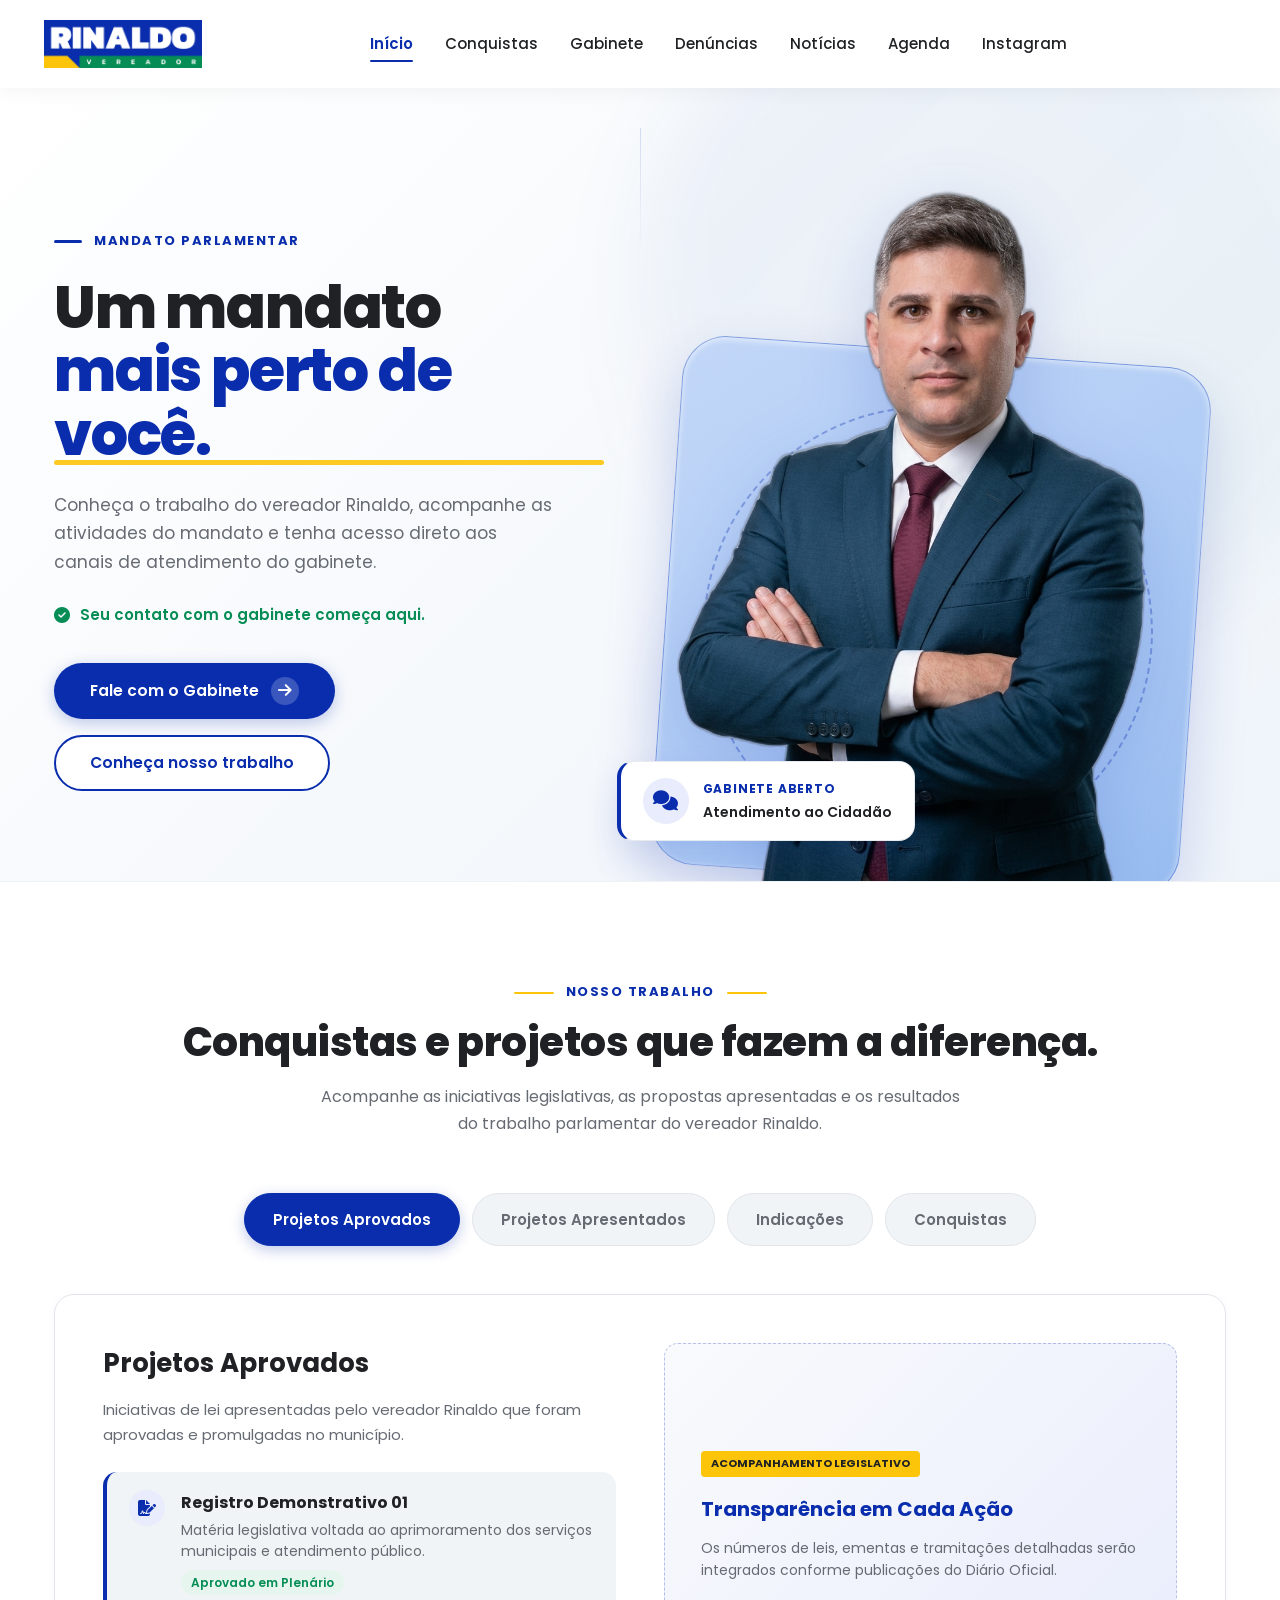
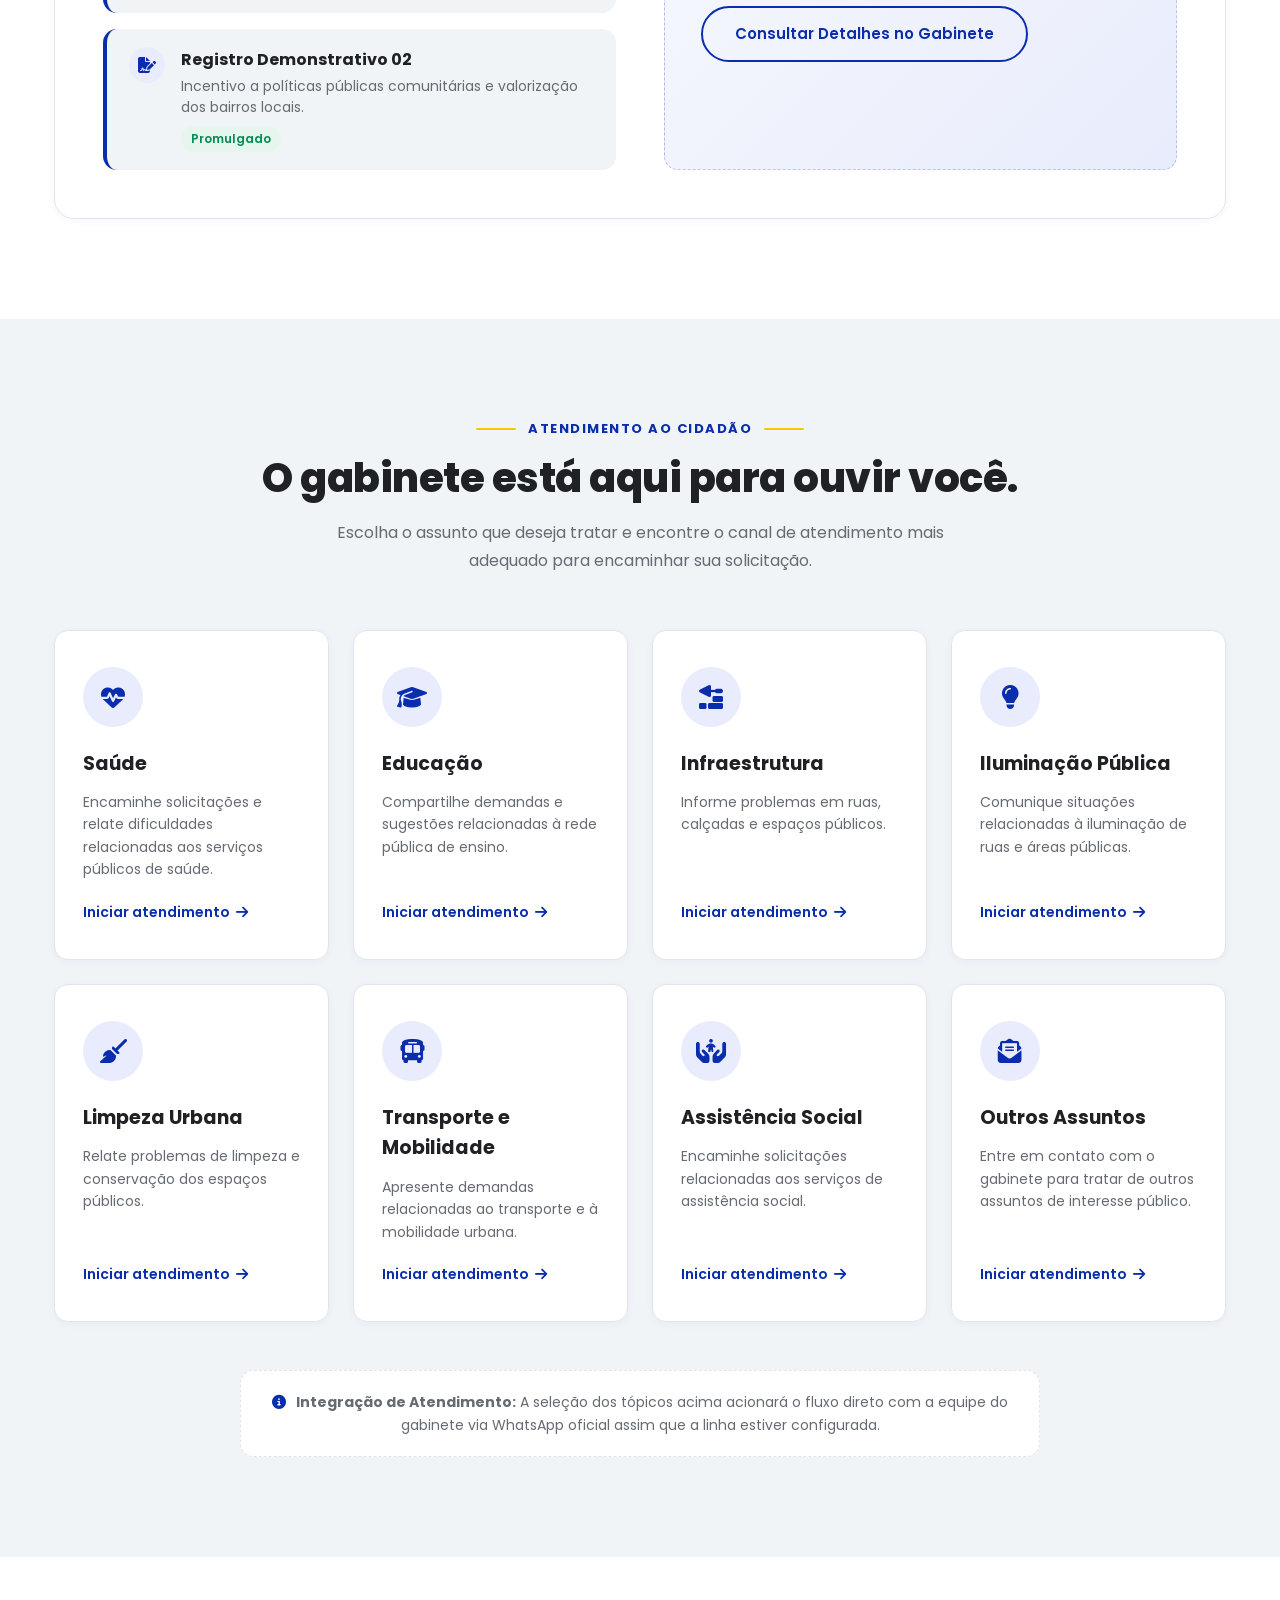
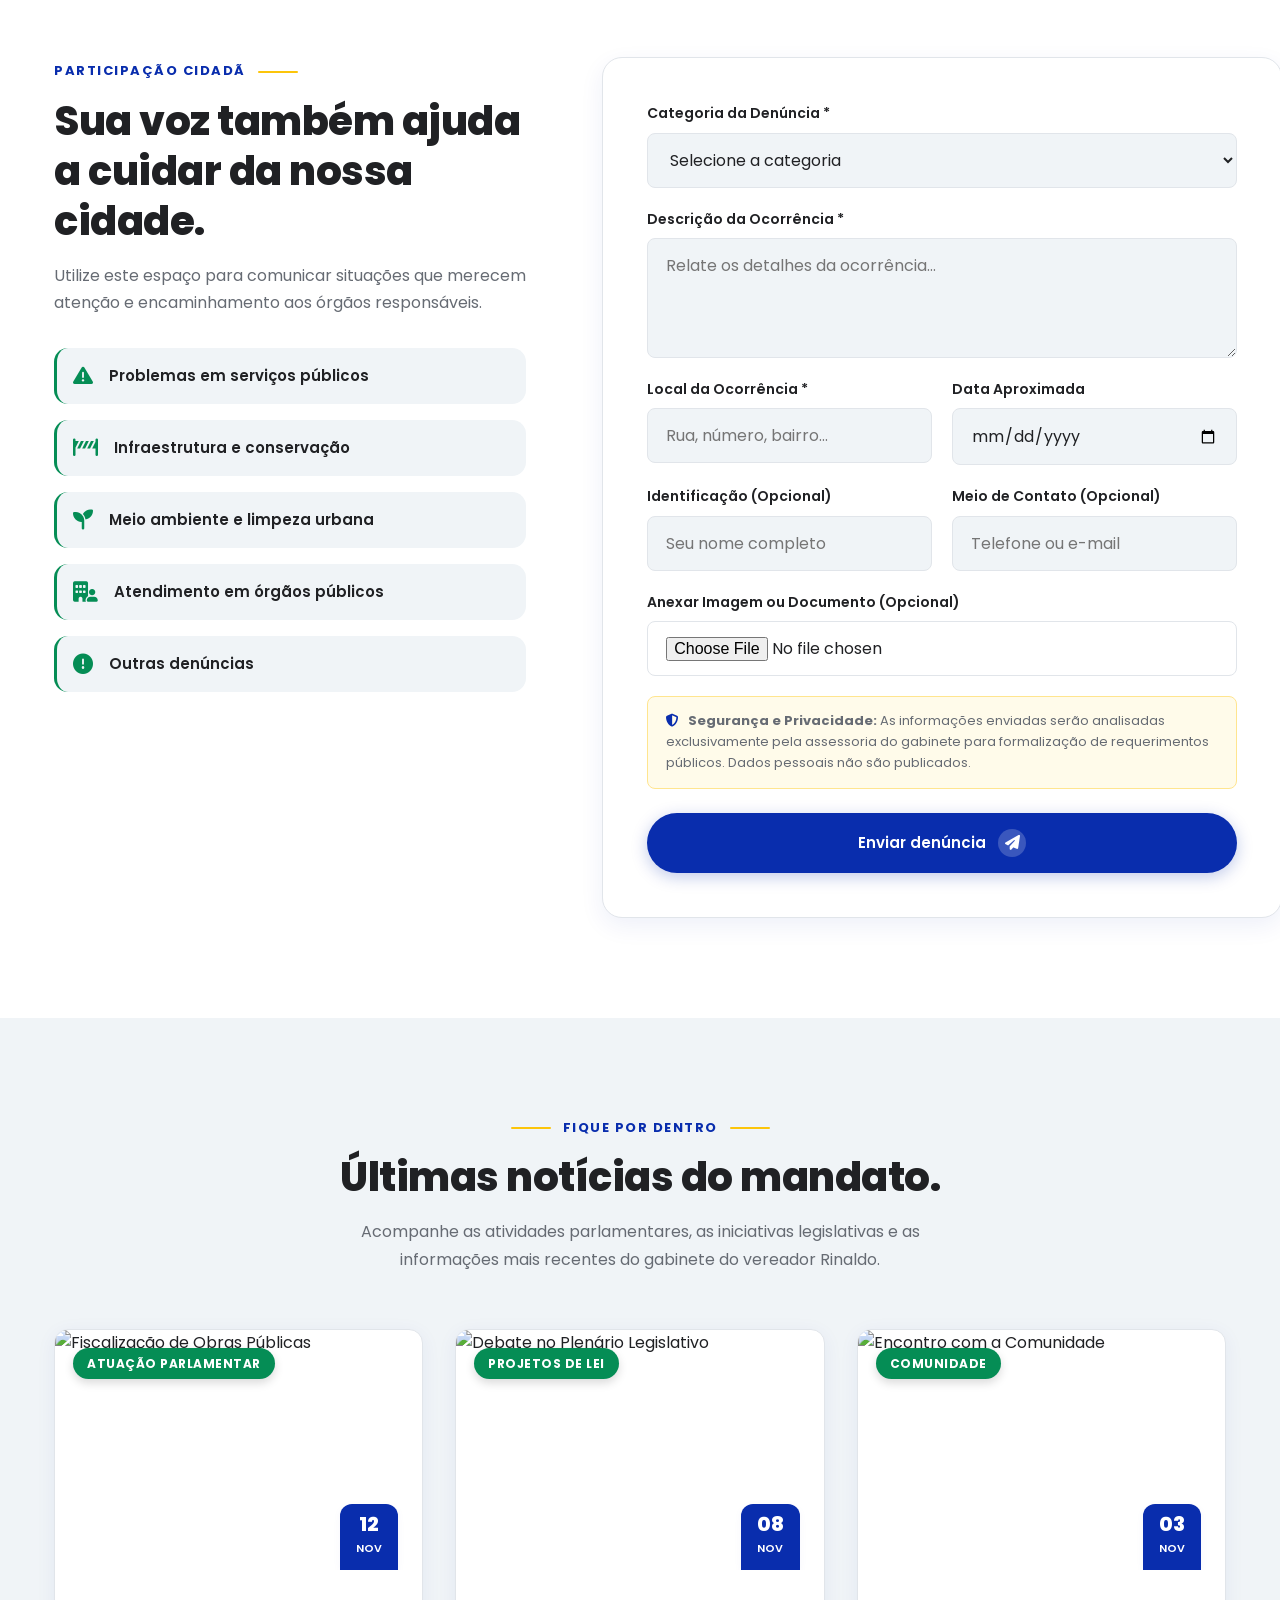
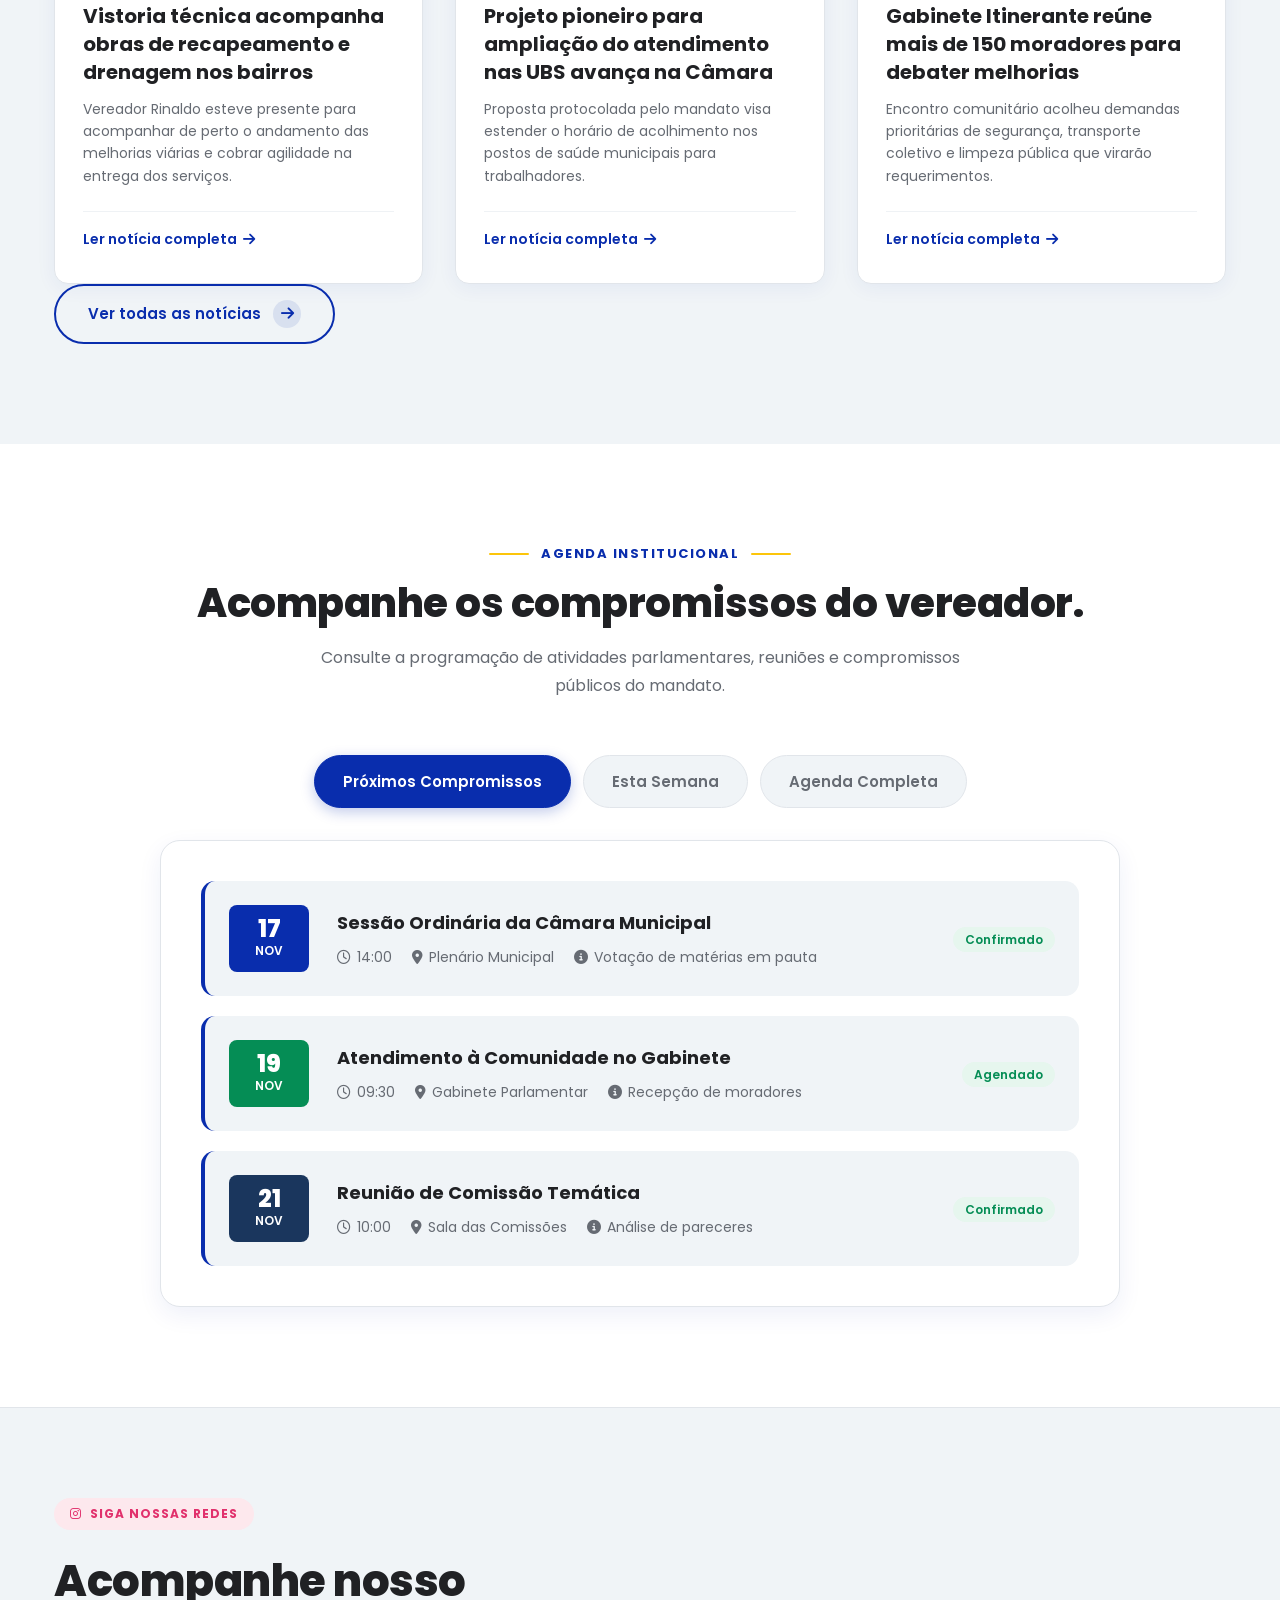
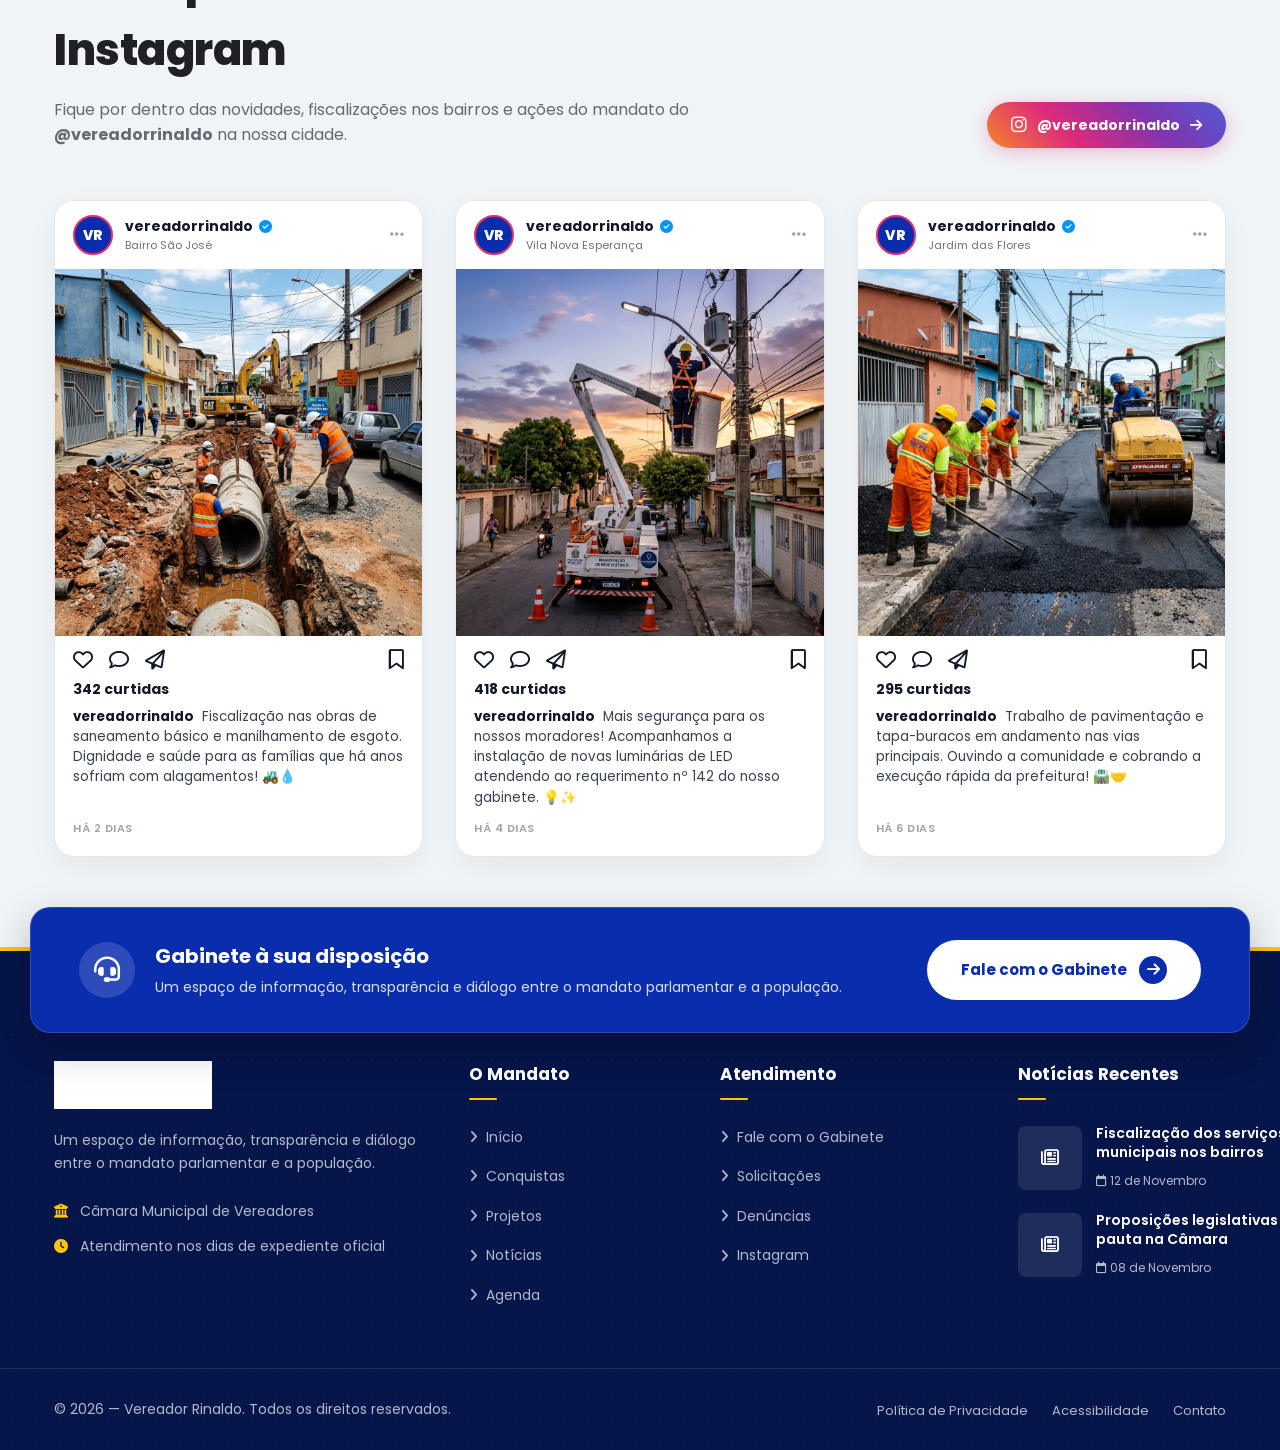
==== commit bf6dddf1: "feat: Remove o botao Fale com o Gabinete do menu superior conforme solicitado" ====
--- a/index.html
+++ b/index.html
@@ -18,7 +18,7 @@
   <link rel="stylesheet" href="https://cdnjs.cloudflare.com/ajax/libs/font-awesome/6.5.1/css/all.min.css">
 
   <!-- Estilos Globais com Cache Buster -->
-  <link rel="stylesheet" href="assets/css/style.css?v=9.1">
+  <link rel="stylesheet" href="assets/css/style.css?v=9.2">
 </head>
 <body>
 
@@ -44,10 +44,6 @@
       </nav>
 
       <div class="header-actions">
-        <a href="#gabinete" class="btn btn-primary btn-header">
-          Fale com o Gabinete
-          <span class="btn-capsule-icon"><i class="fa-solid fa-arrow-right"></i></span>
-        </a>
         <button class="mobile-menu-toggle" id="mobileMenuToggle" aria-label="Abrir Menu" aria-expanded="false">
           <i class="fa-solid fa-bars"></i>
         </button>
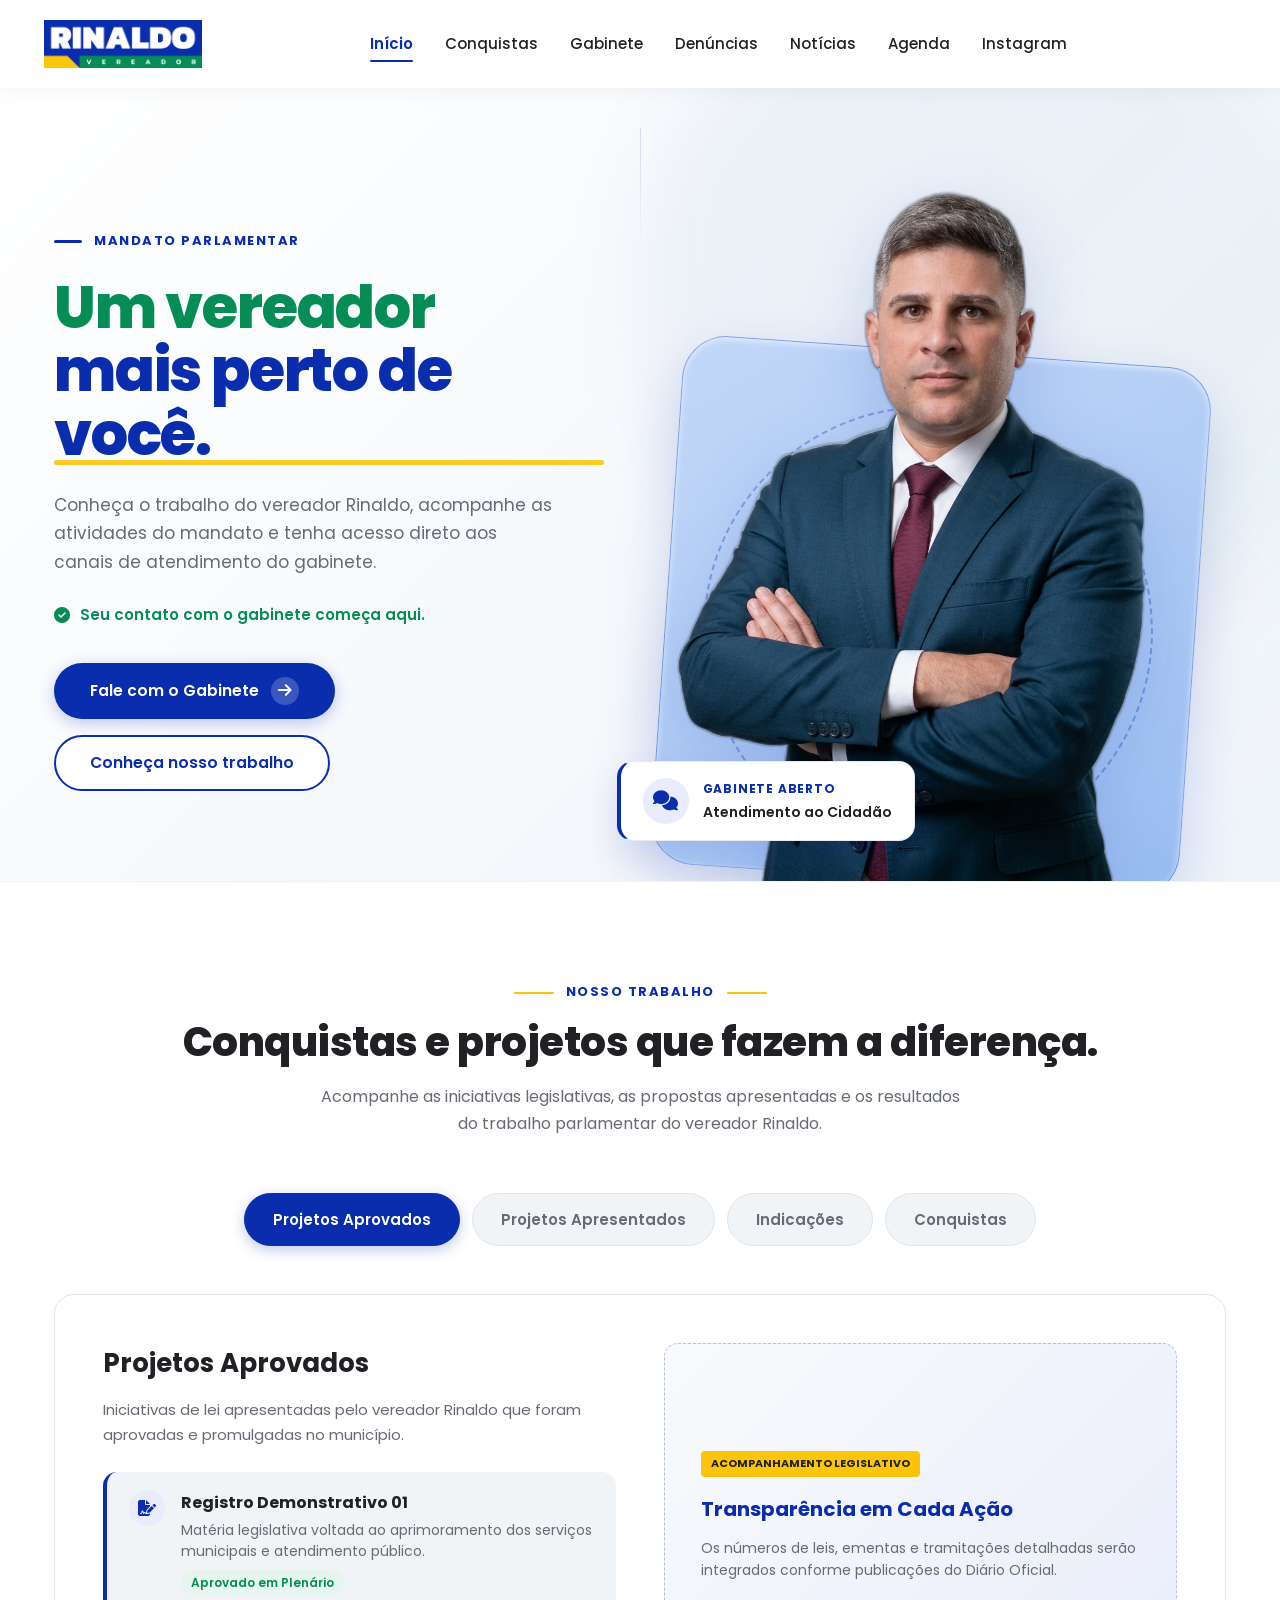
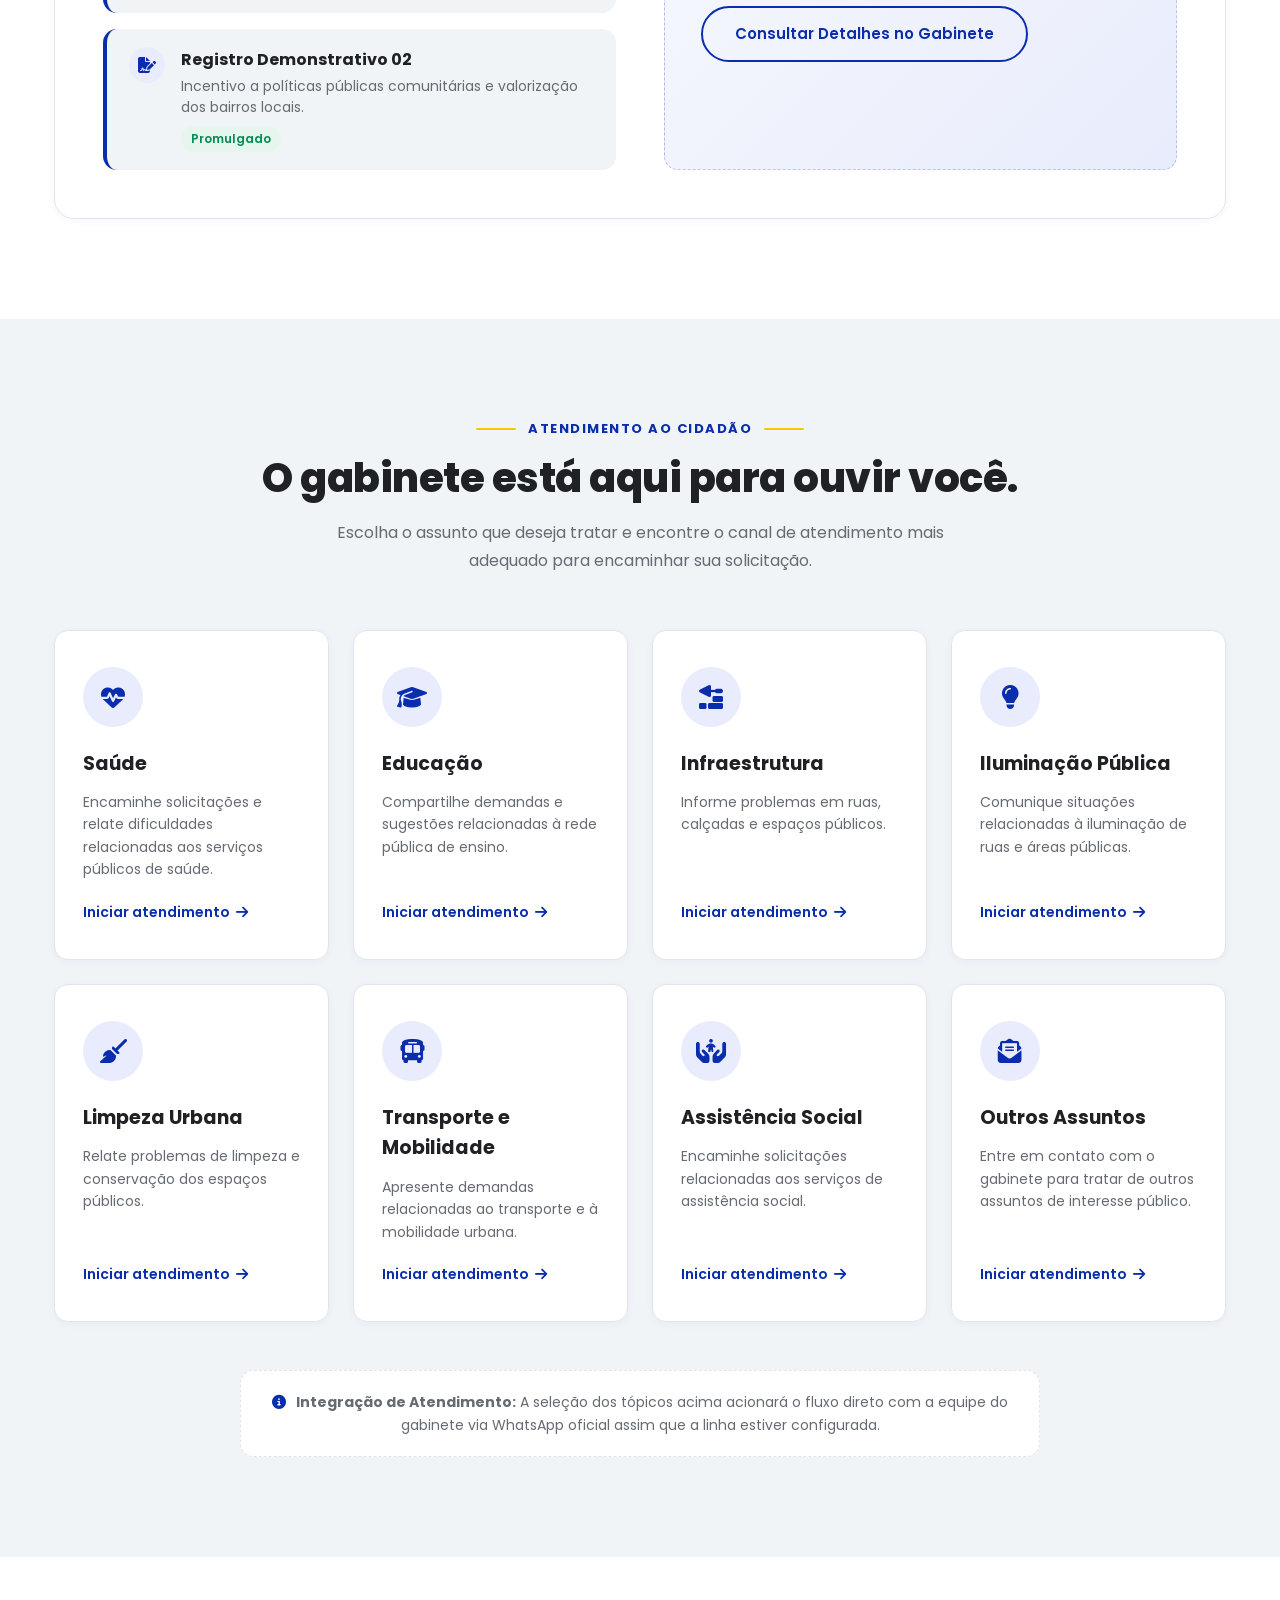
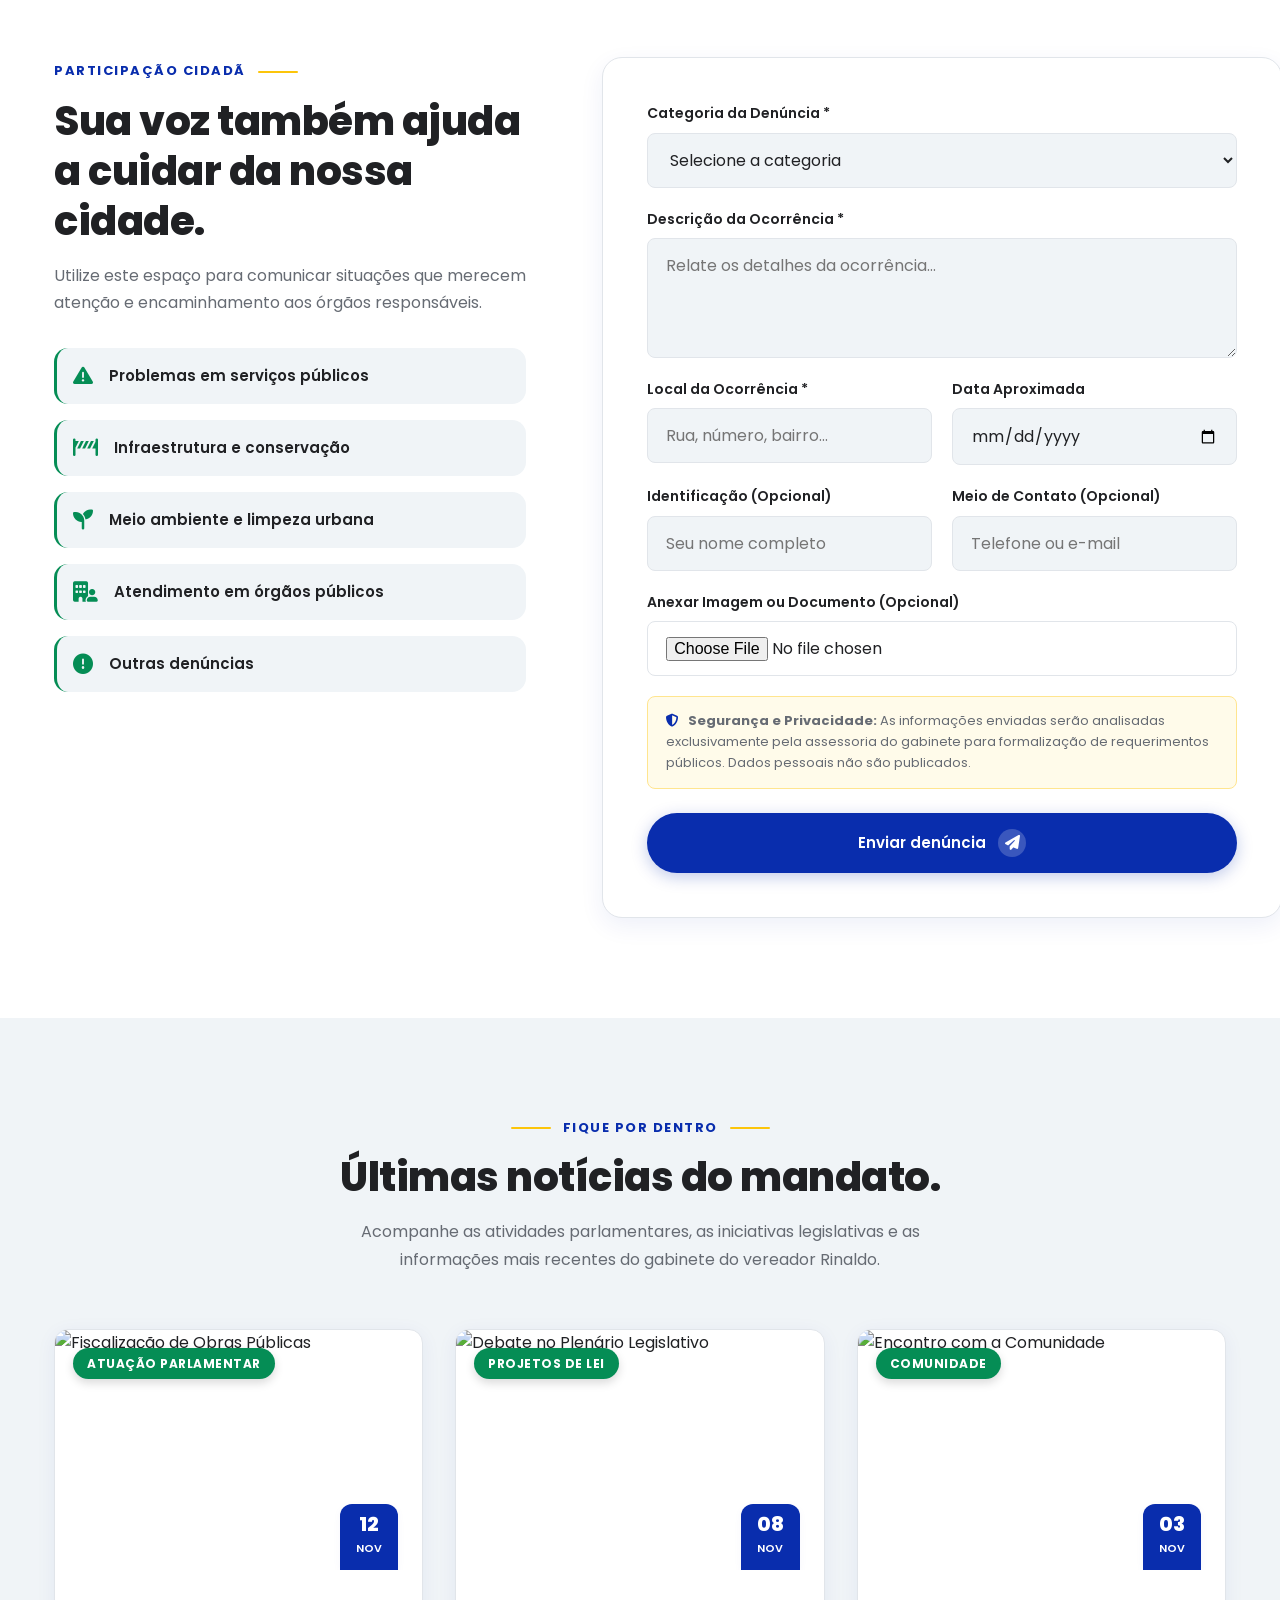
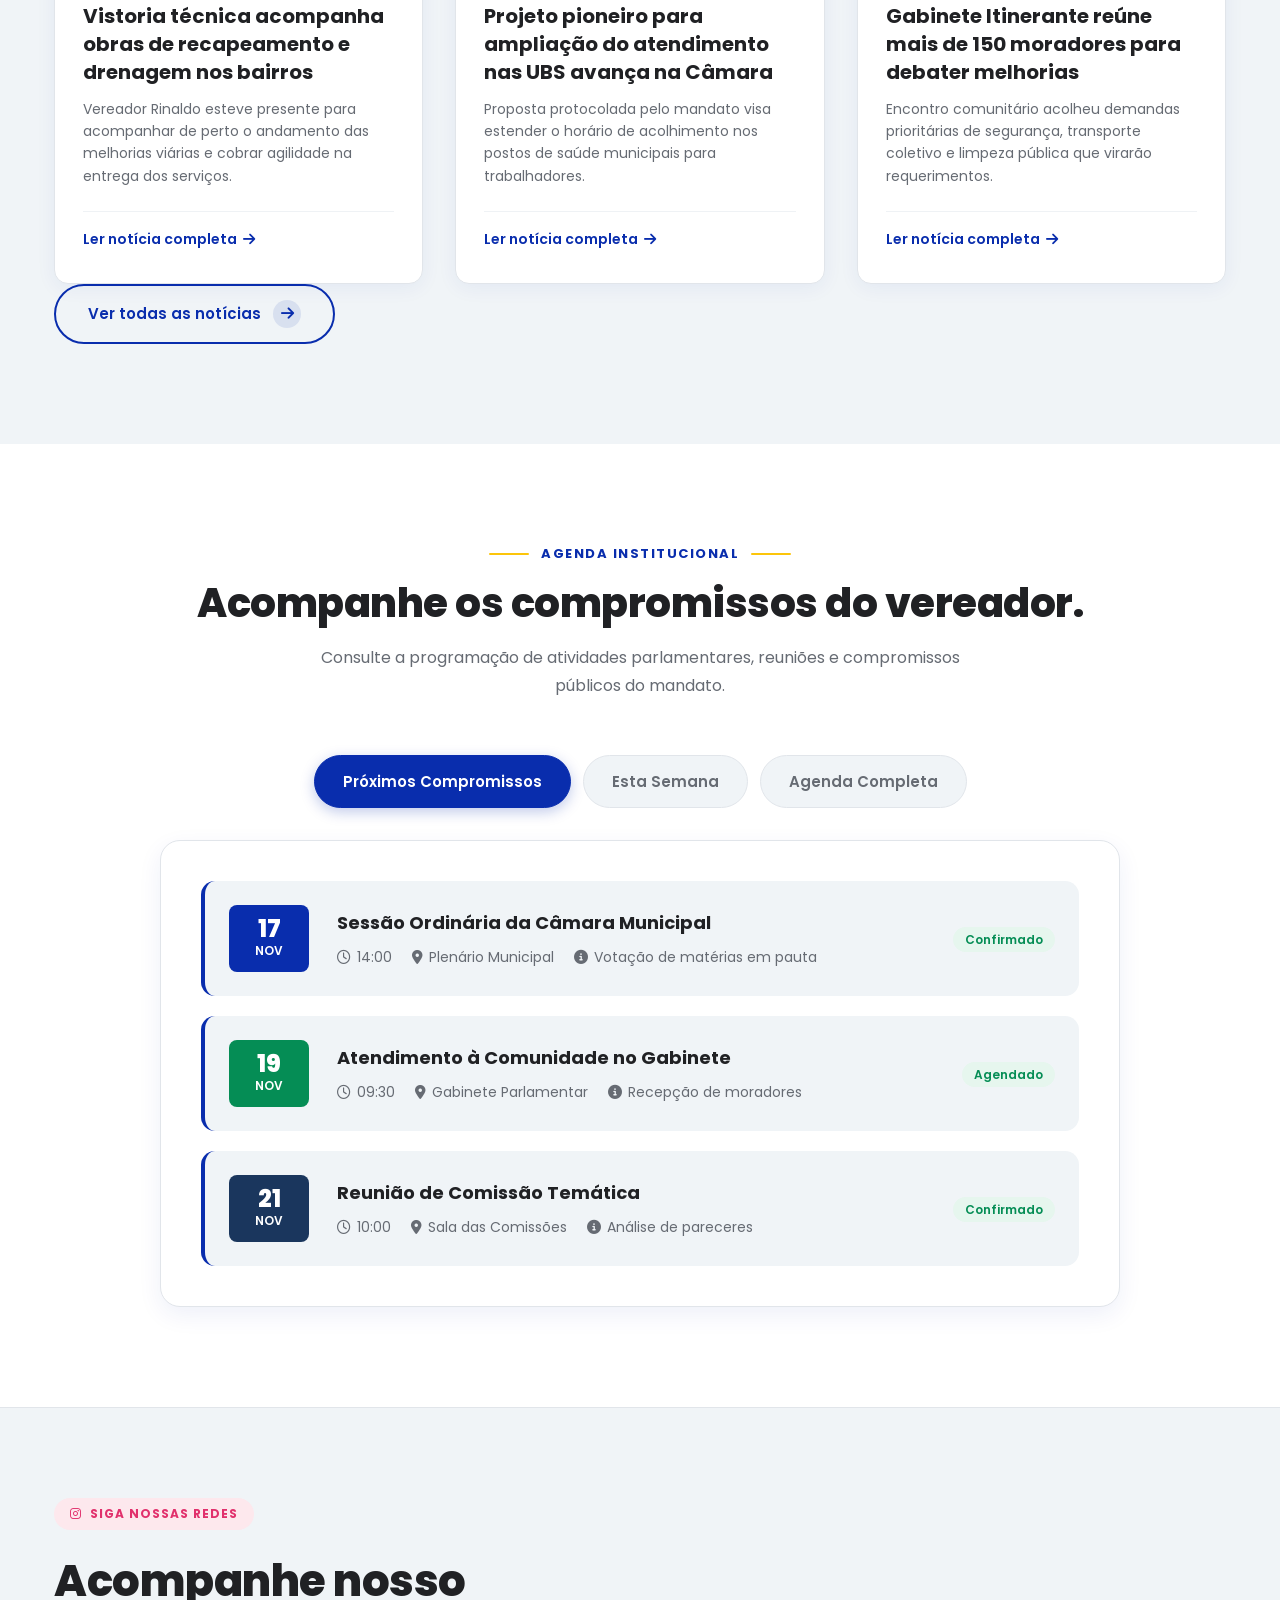
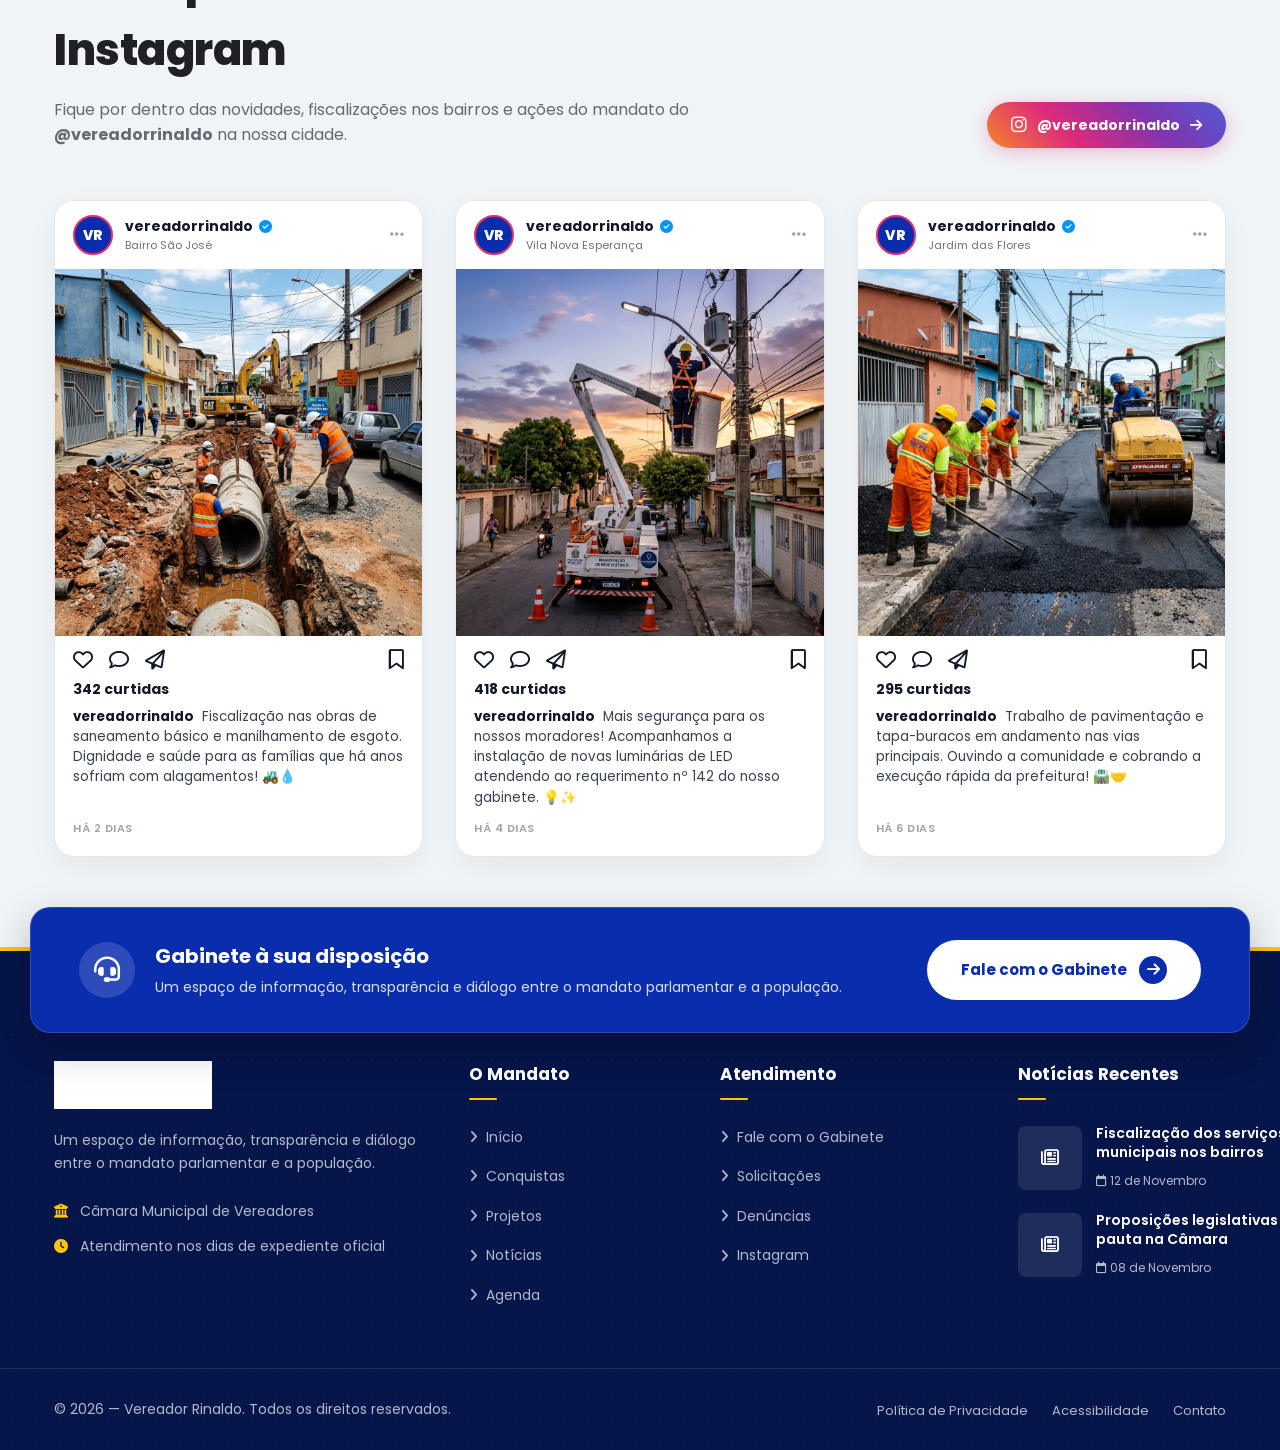
==== commit ab2cc0c3: "feat: Altera titulo para 'Um vereador' na cor verde oficial da paleta" ====
--- a/index.html
+++ b/index.html
@@ -18,7 +18,7 @@
   <link rel="stylesheet" href="https://cdnjs.cloudflare.com/ajax/libs/font-awesome/6.5.1/css/all.min.css">
 
   <!-- Estilos Globais com Cache Buster -->
-  <link rel="stylesheet" href="assets/css/style.css?v=9.2">
+  <link rel="stylesheet" href="assets/css/style.css?v=9.3">
 </head>
 <body>
 
@@ -71,7 +71,7 @@
 
           <!-- Título Principal com Impacto Editorial -->
           <h1 class="hero-title-editorial">
-            Um mandato <br>
+            <span class="hero-title-green">Um vereador</span> <br>
             <span class="hero-title-highlight">mais perto de você.<span class="hero-title-underline"></span></span>
           </h1>
 
--- a/assets/css/style.css
+++ b/assets/css/style.css
@@ -395,6 +395,10 @@
   letter-spacing: -1.2px;
   color: var(--color-text-main);
   margin-bottom: 24px;
+}
+
+.hero-title-green {
+  color: var(--color-secondary); /* Verde oficial da paleta #058D55 */
 }
 
 .hero-title-highlight {
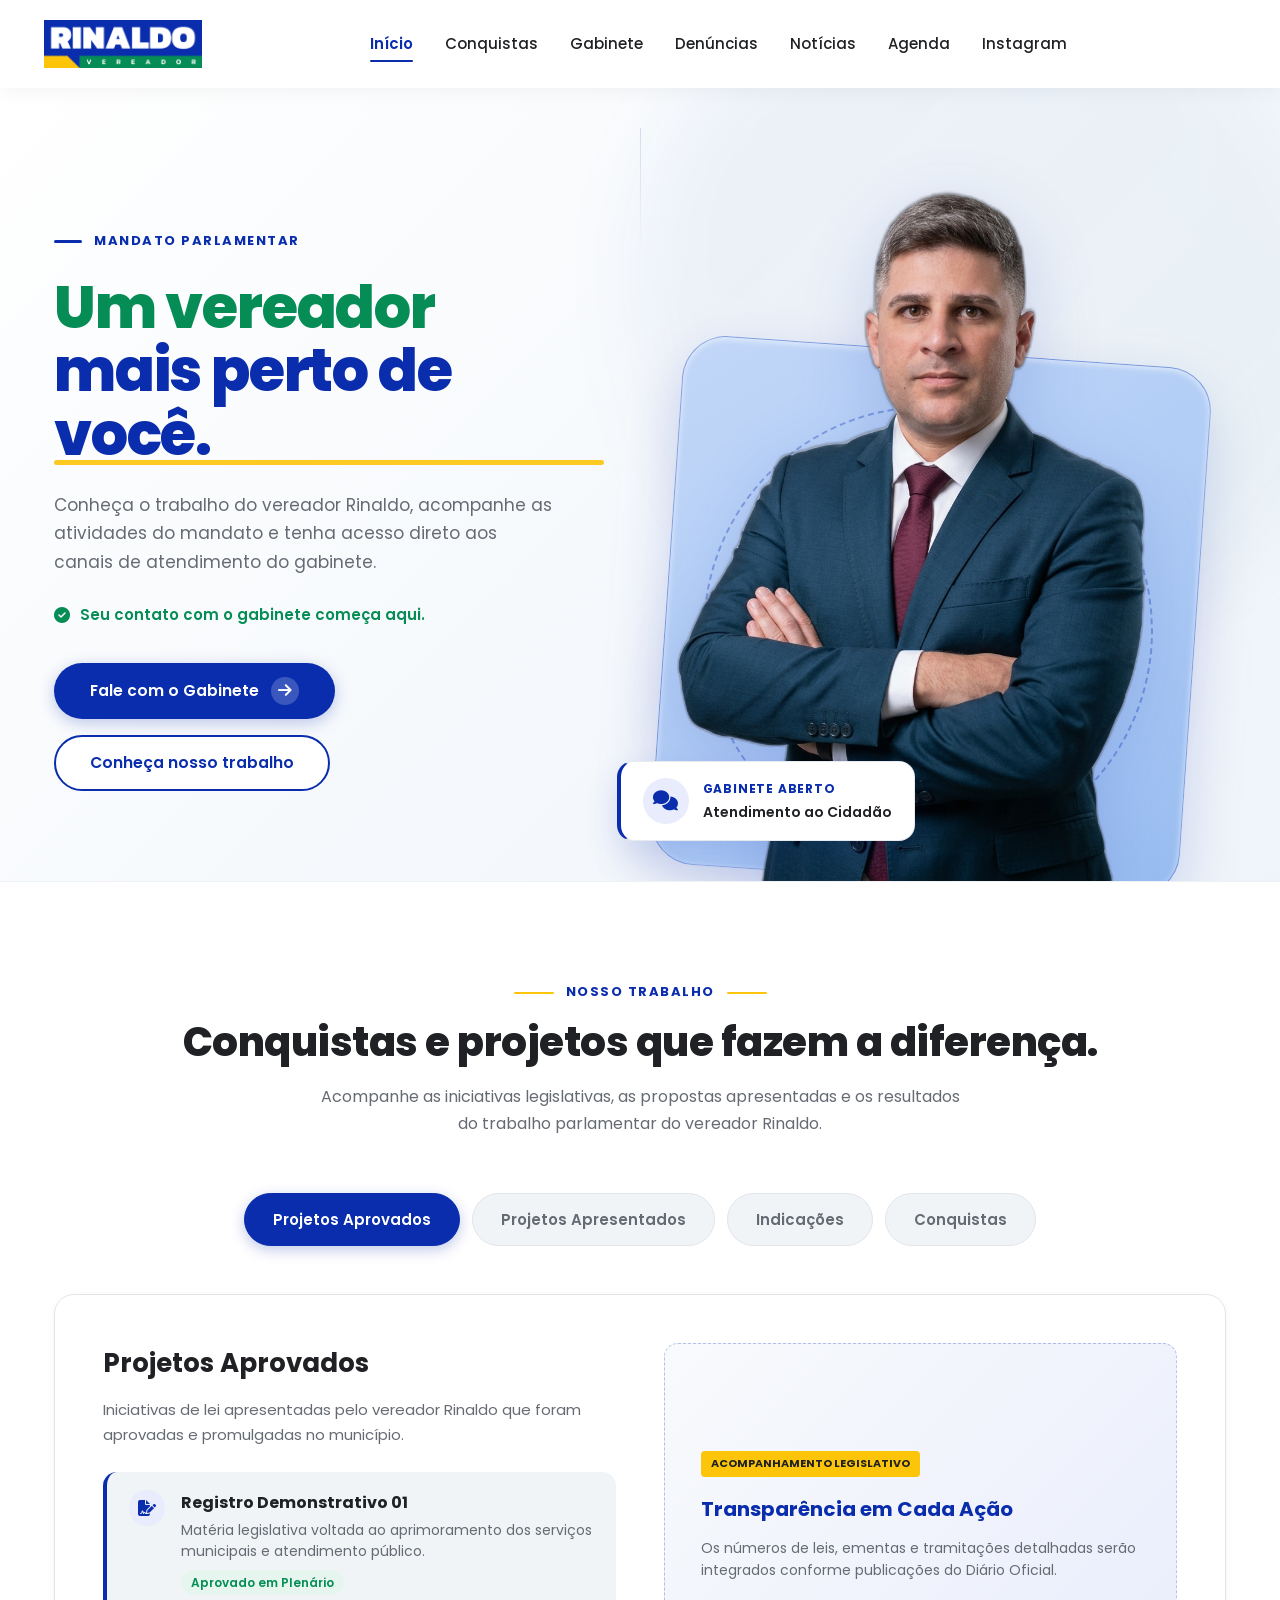
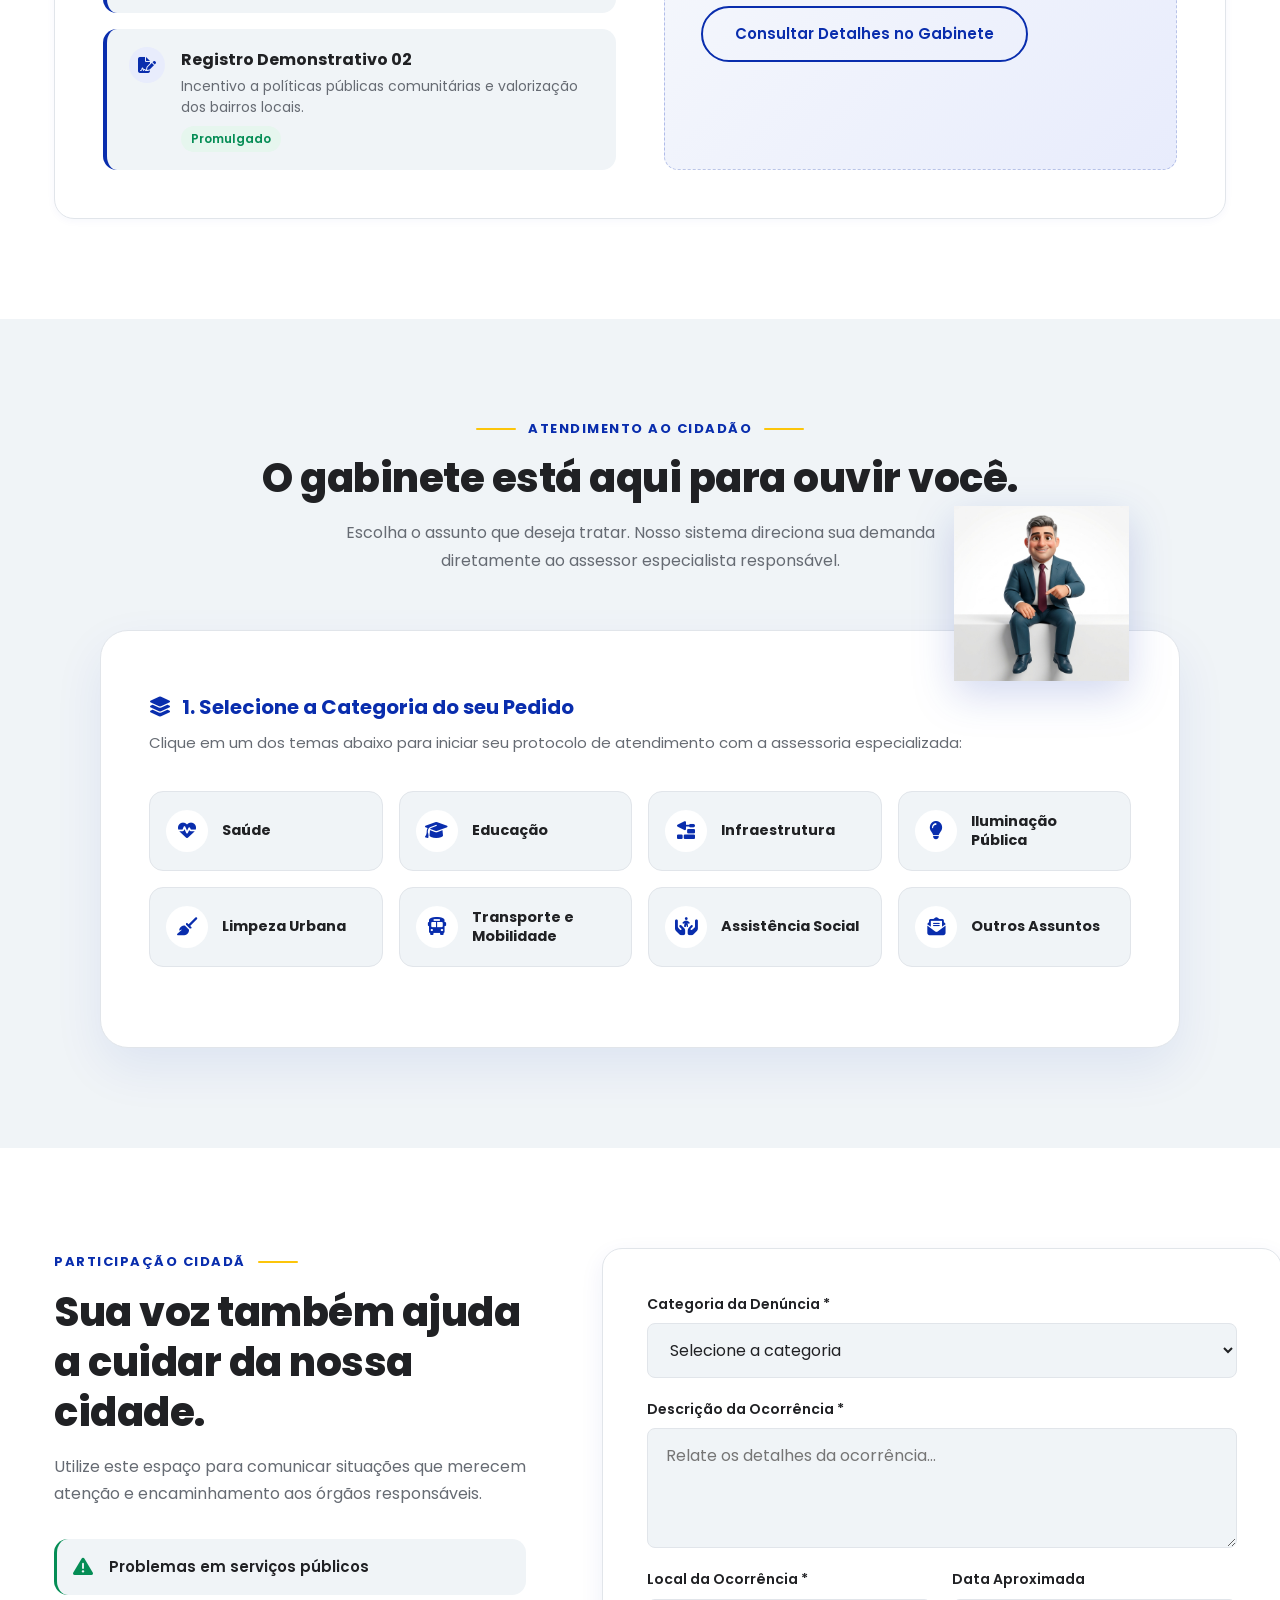
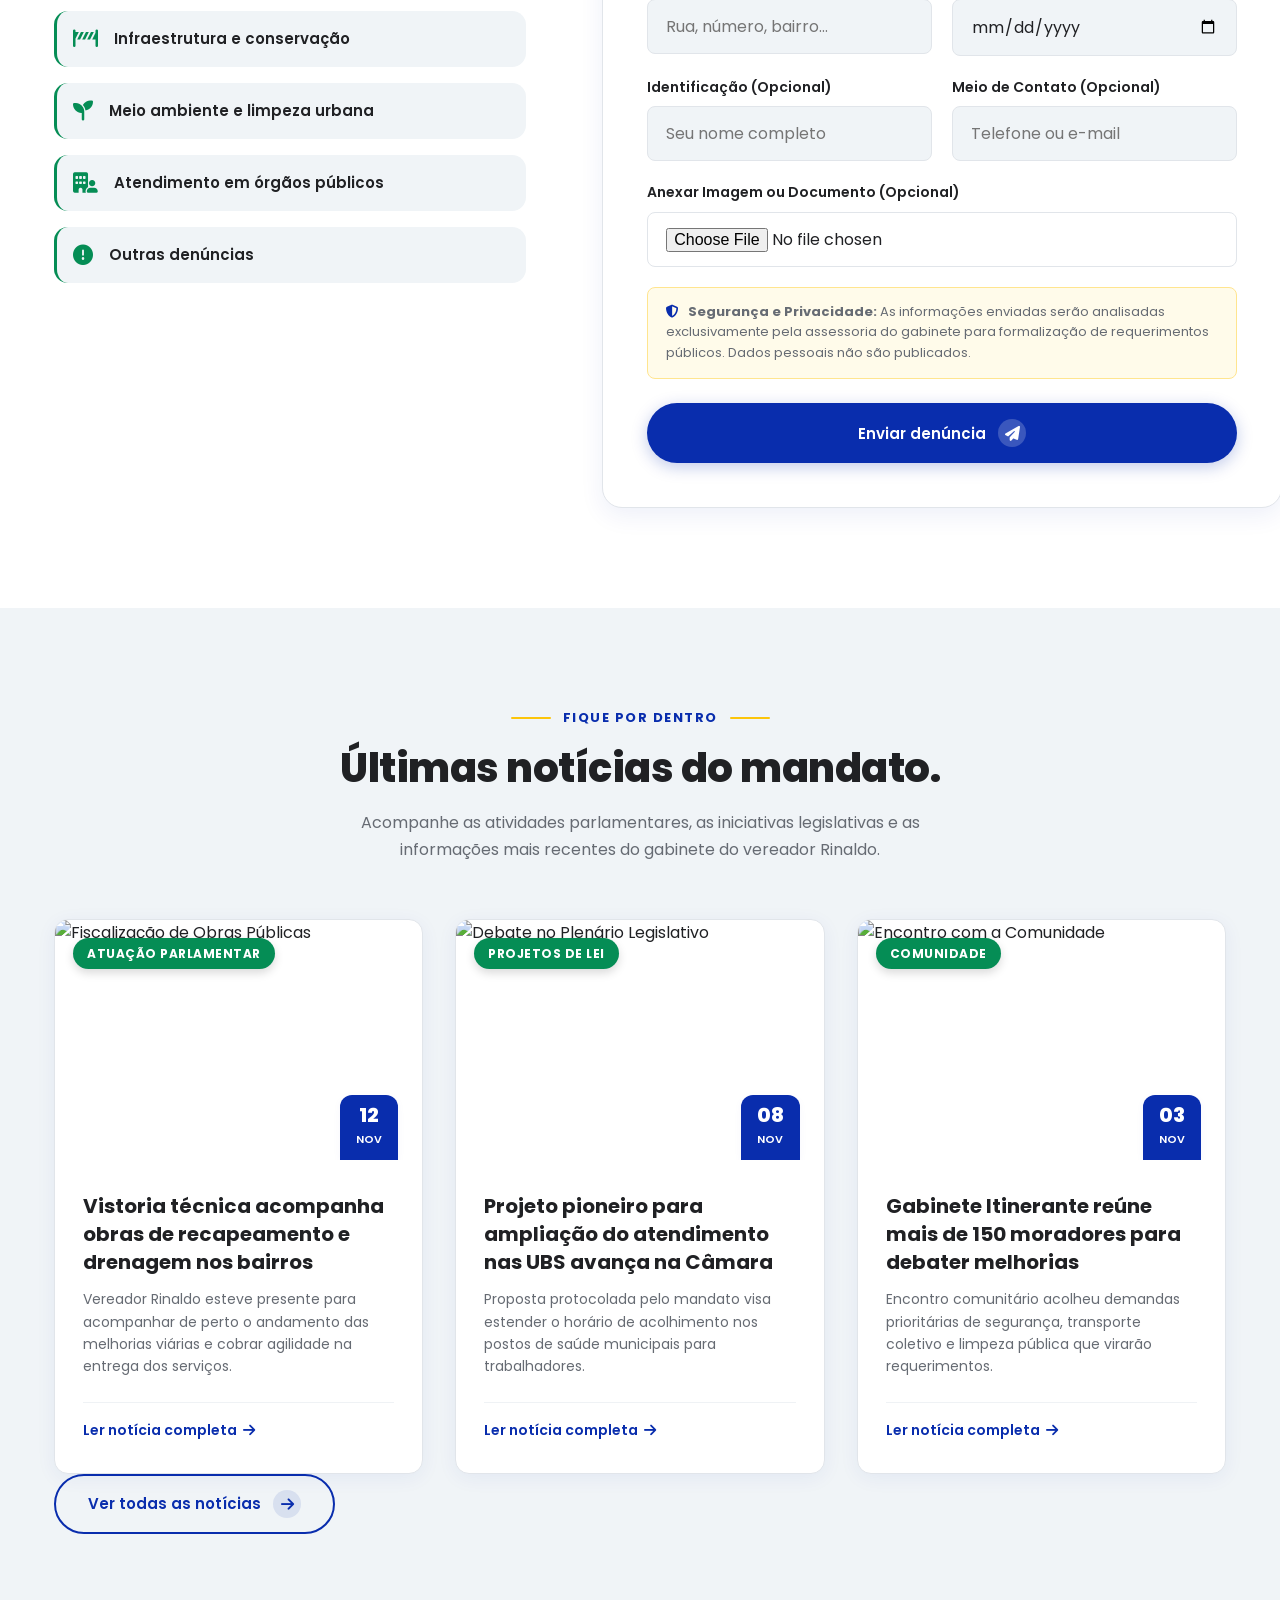
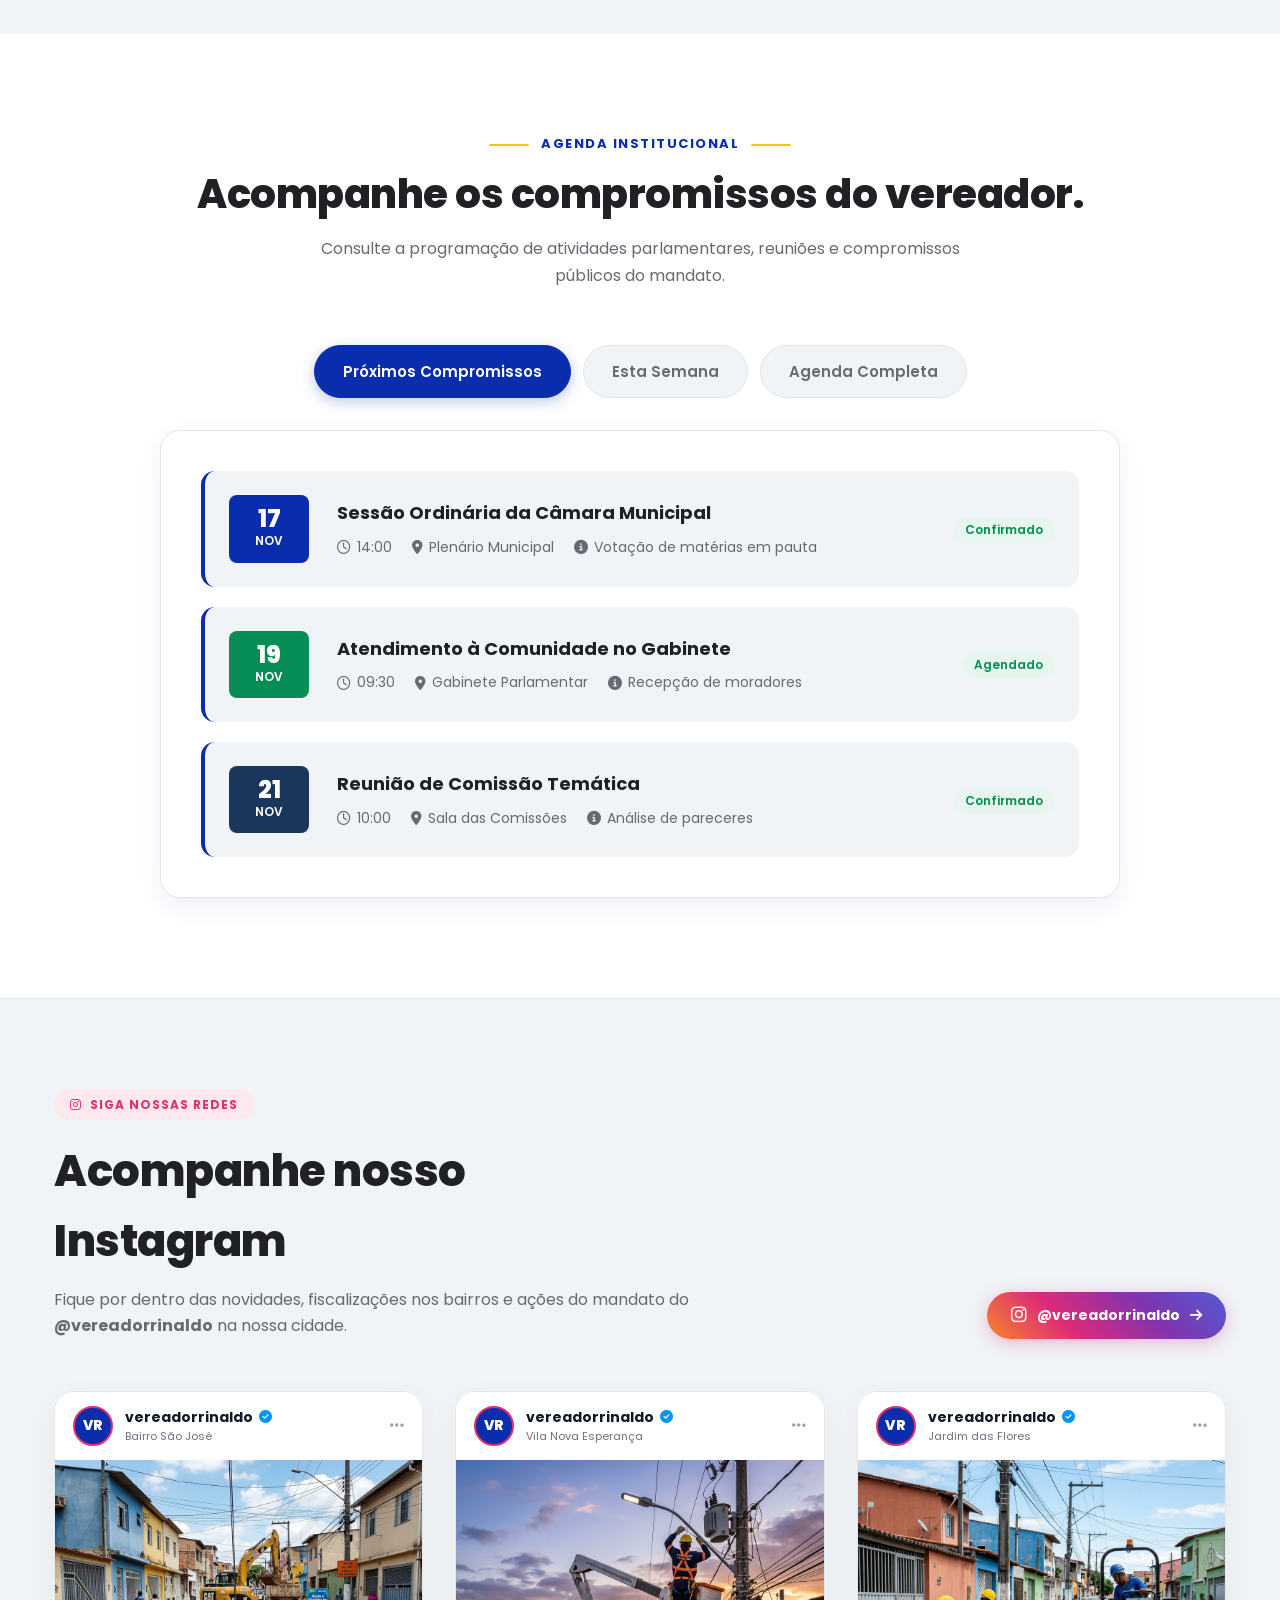
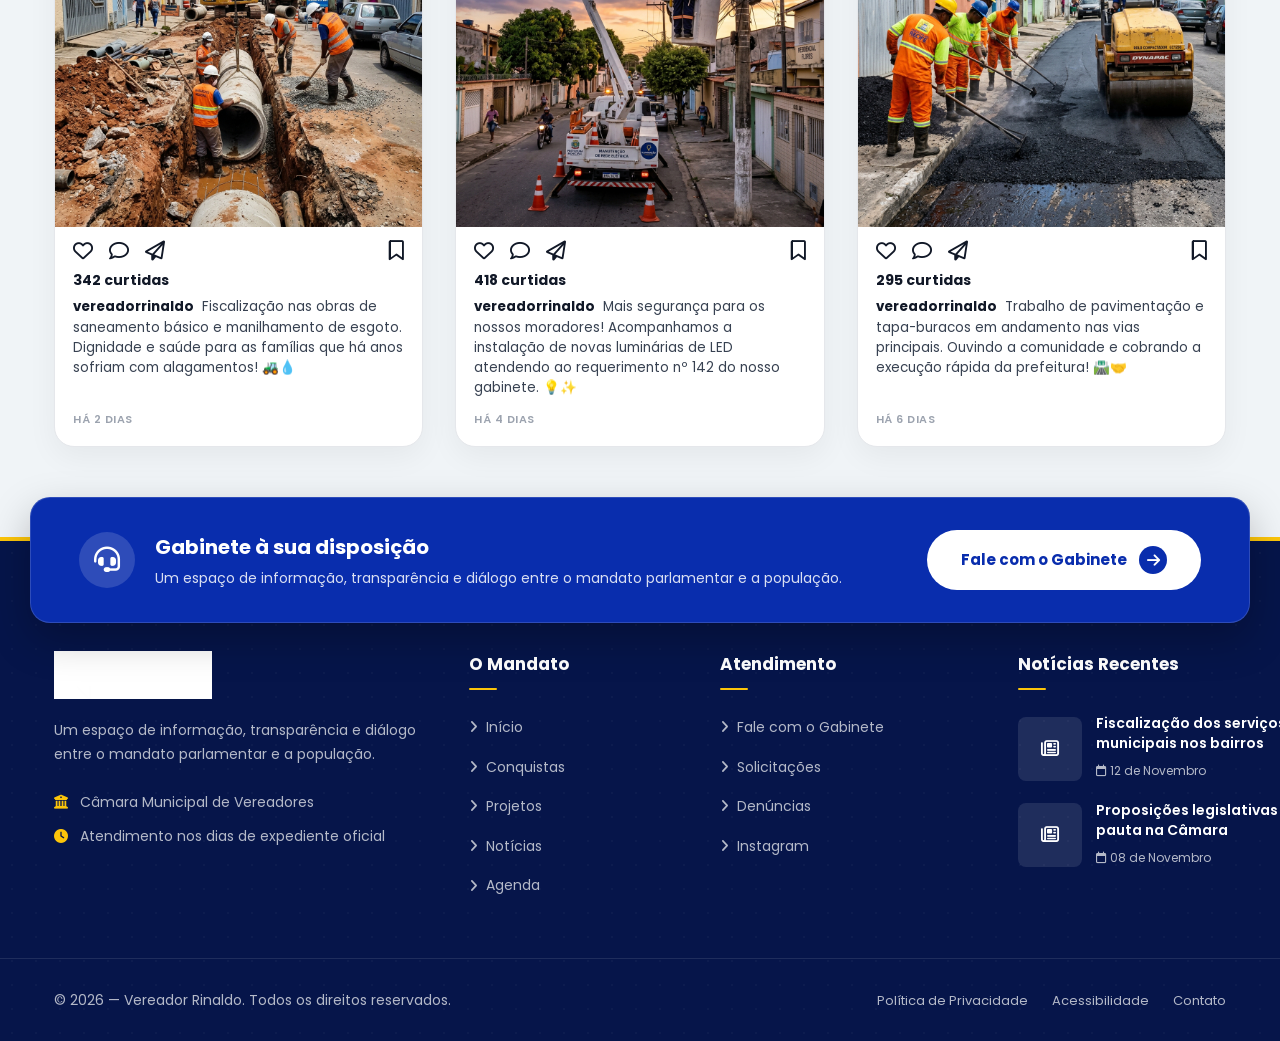
==== commit d8e3ba09: "feat: Transforma a Faixa 04 no Sistema Interativo de Triagem com Mascote 3D e Roteamento por Assesso" ====
--- a/index.html
+++ b/index.html
@@ -18,7 +18,7 @@
   <link rel="stylesheet" href="https://cdnjs.cloudflare.com/ajax/libs/font-awesome/6.5.1/css/all.min.css">
 
   <!-- Estilos Globais com Cache Buster -->
-  <link rel="stylesheet" href="assets/css/style.css?v=9.3">
+  <link rel="stylesheet" href="assets/css/style.css?v=10.0">
 </head>
 <body>
 
@@ -275,7 +275,7 @@
     </section>
 
     <!-- ==========================================================================
-         FAIXA 04 — FALE COM O GABINETE (Referência: Imagem 03 Medilo)
+         FAIXA 04 — FALE COM O GABINETE (Sistema Interativo de Filas + Mascote 3D)
          ========================================================================== -->
     <section class="gabinete-section" id="gabinete">
       <div class="container">
@@ -283,79 +283,116 @@
           <div class="section-badge center">ATENDIMENTO AO CIDADÃO</div>
           <h2 class="section-title">O gabinete está aqui para ouvir você.</h2>
           <p class="section-description">
-            Escolha o assunto que deseja tratar e encontre o canal de atendimento mais adequado para encaminhar sua solicitação.
+            Escolha o assunto que deseja tratar. Nosso sistema direciona sua demanda diretamente ao assessor especialista responsável.
           </p>
         </div>
 
-        <div class="gabinete-grid">
-          <!-- Card 1: Saúde -->
-          <div class="gabinete-card" data-categoria="Saúde">
-            <div class="gabinete-card-icon"><i class="fa-solid fa-heart-pulse"></i></div>
-            <h3 class="gabinete-card-title">Saúde</h3>
-            <p class="gabinete-card-desc">Encaminhe solicitações e relate dificuldades relacionadas aos serviços públicos de saúde.</p>
-            <span class="gabinete-card-link">Iniciar atendimento <i class="fa-solid fa-arrow-right"></i></span>
-          </div>
-
-          <!-- Card 2: Educação -->
-          <div class="gabinete-card" data-categoria="Educação">
-            <div class="gabinete-card-icon"><i class="fa-solid fa-graduation-cap"></i></div>
-            <h3 class="gabinete-card-title">Educação</h3>
-            <p class="gabinete-card-desc">Compartilhe demandas e sugestões relacionadas à rede pública de ensino.</p>
-            <span class="gabinete-card-link">Iniciar atendimento <i class="fa-solid fa-arrow-right"></i></span>
-          </div>
-
-          <!-- Card 3: Infraestrutura -->
-          <div class="gabinete-card" data-categoria="Infraestrutura">
-            <div class="gabinete-card-icon"><i class="fa-solid fa-trowel-bricks"></i></div>
-            <h3 class="gabinete-card-title">Infraestrutura</h3>
-            <p class="gabinete-card-desc">Informe problemas em ruas, calçadas e espaços públicos.</p>
-            <span class="gabinete-card-link">Iniciar atendimento <i class="fa-solid fa-arrow-right"></i></span>
-          </div>
-
-          <!-- Card 4: Iluminação Pública -->
-          <div class="gabinete-card" data-categoria="Iluminação Pública">
-            <div class="gabinete-card-icon"><i class="fa-solid fa-lightbulb"></i></div>
-            <h3 class="gabinete-card-title">Iluminação Pública</h3>
-            <p class="gabinete-card-desc">Comunique situações relacionadas à iluminação de ruas e áreas públicas.</p>
-            <span class="gabinete-card-link">Iniciar atendimento <i class="fa-solid fa-arrow-right"></i></span>
-          </div>
-
-          <!-- Card 5: Limpeza Urbana -->
-          <div class="gabinete-card" data-categoria="Limpeza Urbana">
-            <div class="gabinete-card-icon"><i class="fa-solid fa-broom"></i></div>
-            <h3 class="gabinete-card-title">Limpeza Urbana</h3>
-            <p class="gabinete-card-desc">Relate problemas de limpeza e conservação dos espaços públicos.</p>
-            <span class="gabinete-card-link">Iniciar atendimento <i class="fa-solid fa-arrow-right"></i></span>
-          </div>
-
-          <!-- Card 6: Transporte e Mobilidade -->
-          <div class="gabinete-card" data-categoria="Transporte e Mobilidade">
-            <div class="gabinete-card-icon"><i class="fa-solid fa-bus"></i></div>
-            <h3 class="gabinete-card-title">Transporte e Mobilidade</h3>
-            <p class="gabinete-card-desc">Apresente demandas relacionadas ao transporte e à mobilidade urbana.</p>
-            <span class="gabinete-card-link">Iniciar atendimento <i class="fa-solid fa-arrow-right"></i></span>
-          </div>
-
-          <!-- Card 7: Assistência Social -->
-          <div class="gabinete-card" data-categoria="Assistência Social">
-            <div class="gabinete-card-icon"><i class="fa-solid fa-hands-holding-child"></i></div>
-            <h3 class="gabinete-card-title">Assistência Social</h3>
-            <p class="gabinete-card-desc">Encaminhe solicitações relacionadas aos serviços de assistência social.</p>
-            <span class="gabinete-card-link">Iniciar atendimento <i class="fa-solid fa-arrow-right"></i></span>
-          </div>
-
-          <!-- Card 8: Outros Assuntos -->
-          <div class="gabinete-card" data-categoria="Outros Assuntos">
-            <div class="gabinete-card-icon"><i class="fa-solid fa-envelope-open-text"></i></div>
-            <h3 class="gabinete-card-title">Outros Assuntos</h3>
-            <p class="gabinete-card-desc">Entre em contato com o gabinete para tratar de outros assuntos de interesse público.</p>
-            <span class="gabinete-card-link">Iniciar atendimento <i class="fa-solid fa-arrow-right"></i></span>
-          </div>
-        </div>
-
-        <div class="gabinete-integration-notice">
-          <i class="fa-solid fa-circle-info" style="color: var(--color-primary); margin-right: 6px;"></i>
-          <strong>Integração de Atendimento:</strong> A seleção dos tópicos acima acionará o fluxo direto com a equipe do gabinete via WhatsApp oficial assim que a linha estiver configurada.
+        <!-- Moldura Interativa com o Mascote 3D Sentado no Topo -->
+        <div class="gabinete-funnel-wrapper">
+          <!-- Mascote 3D Oficial Perched no Topo -->
+          <img src="mascotes/mascote-rinaldo-sentado-apontando.jpg" alt="Mascote 3D Rinaldo Atendimento" class="mascote-top-perched">
+
+          <div class="funnel-intro-box">
+            <h3 class="funnel-step-title">
+              <i class="fa-solid fa-layer-group"></i> 1. Selecione a Categoria do seu Pedido
+            </h3>
+            <p class="funnel-step-subtitle">Clique em um dos temas abaixo para iniciar seu protocolo de atendimento com a assessoria especializada:</p>
+          </div>
+
+          <!-- Grid dos 8 Chips Temáticos (Filas) -->
+          <div class="gabinete-categories-grid">
+            <div class="gabinete-category-chip" data-fila="Saúde">
+              <div class="category-chip-icon"><i class="fa-solid fa-heart-pulse"></i></div>
+              <span class="category-chip-name">Saúde</span>
+            </div>
+
+            <div class="gabinete-category-chip" data-fila="Educação">
+              <div class="category-chip-icon"><i class="fa-solid fa-graduation-cap"></i></div>
+              <span class="category-chip-name">Educação</span>
+            </div>
+
+            <div class="gabinete-category-chip" data-fila="Infraestrutura">
+              <div class="category-chip-icon"><i class="fa-solid fa-trowel-bricks"></i></div>
+              <span class="category-chip-name">Infraestrutura</span>
+            </div>
+
+            <div class="gabinete-category-chip" data-fila="Iluminação Pública">
+              <div class="category-chip-icon"><i class="fa-solid fa-lightbulb"></i></div>
+              <span class="category-chip-name">Iluminação Pública</span>
+            </div>
+
+            <div class="gabinete-category-chip" data-fila="Limpeza Urbana">
+              <div class="category-chip-icon"><i class="fa-solid fa-broom"></i></div>
+              <span class="category-chip-name">Limpeza Urbana</span>
+            </div>
+
+            <div class="gabinete-category-chip" data-fila="Transporte e Mobilidade">
+              <div class="category-chip-icon"><i class="fa-solid fa-bus"></i></div>
+              <span class="category-chip-name">Transporte e Mobilidade</span>
+            </div>
+
+            <div class="gabinete-category-chip" data-fila="Assistência Social">
+              <div class="category-chip-icon"><i class="fa-solid fa-hands-holding-child"></i></div>
+              <span class="category-chip-name">Assistência Social</span>
+            </div>
+
+            <div class="gabinete-category-chip" data-fila="Outros Assuntos">
+              <div class="category-chip-icon"><i class="fa-solid fa-envelope-open-text"></i></div>
+              <span class="category-chip-name">Outros Assuntos</span>
+            </div>
+          </div>
+
+          <!-- Painel Dinâmico do Assessor Responsável (Handoff) -->
+          <div class="assessor-handoff-panel" id="assessorHandoffPanel">
+            <!-- Card do Especialista -->
+            <div class="assessor-profile-card">
+              <img src="" alt="Assessor Responsável" class="assessor-avatar-img" id="assessorAvatar">
+              <div class="assessor-details">
+                <h4>
+                  <span id="assessorNome">Assessor Responsável</span>
+                  <i class="fa-solid fa-circle-check" style="color: var(--color-primary); font-size: 15px;"></i>
+                </h4>
+                <span class="assessor-cargo-tag" id="assessorCargo">Assessoria Parlamentar</span>
+                <p class="assessor-greeting" id="assessorMensagem">Mensagem de acolhimento do assessor.</p>
+              </div>
+            </div>
+
+            <!-- Formulário Rápido de 3 Campos -->
+            <form id="formHandoffGabinete">
+              <div class="funnel-form-grid">
+                <div class="form-group">
+                  <label for="cidadaoNome" class="form-label">Seu Nome Completo *</label>
+                  <input type="text" id="cidadaoNome" class="form-control" placeholder="Digite seu nome" required>
+                </div>
+
+                <div class="form-group">
+                  <label for="cidadaoBairro" class="form-label">Seu Bairro / Região *</label>
+                  <input type="text" id="cidadaoBairro" class="form-control" placeholder="Ex: Bairro São José" required>
+                </div>
+
+                <div class="form-group">
+                  <label for="cidadaoTelefone" class="form-label">Seu WhatsApp *</label>
+                  <input type="tel" id="cidadaoTelefone" class="form-control" placeholder="(00) 00000-0000" required>
+                </div>
+              </div>
+
+              <!-- Box de Protocolo Institucional -->
+              <div class="protocol-badge-box">
+                <div>
+                  <span style="font-size: 12px; font-weight: 700; text-transform: uppercase; color: var(--color-text-muted); display: block;">Número de Protocolo Oficial</span>
+                  <span class="protocol-number" id="protocoloDisplay">#VR-2026-0000</span>
+                </div>
+                <div style="font-size: 13px; color: var(--color-secondary); font-weight: 600;">
+                  <i class="fa-solid fa-shield-halved"></i> Triagem Automática Concluída
+                </div>
+              </div>
+
+              <button type="submit" class="btn-whatsapp-handoff">
+                <i class="fa-brands fa-whatsapp" style="font-size: 22px;"></i>
+                Encaminhar Protocolo ao Gabinete via WhatsApp
+              </button>
+            </form>
+          </div>
         </div>
       </div>
     </section>
@@ -888,7 +925,7 @@
     </div>
   </footer>
 
-  <!-- Scripts -->
-  <script src="assets/js/main.js"></script>
+  <!-- Scripts com suporte a modulos ES6 -->
+  <script type="module" src="assets/js/main.js"></script>
 </body>
 </html>
--- a/assets/css/style.css
+++ b/assets/css/style.css
@@ -743,98 +743,230 @@
 }
 
 /* ==========================================================================
-   FAIXA 04 — FALE COM O GABINETE (Grid de Cards Medilo)
+   FAIXA 04 — FALE COM O GABINETE (Sistema Interativo com Mascote 3D e Roteador)
    ========================================================================== */
 .gabinete-section {
   padding: 100px 0;
   background-color: var(--color-bg-alt);
-}
-
-.gabinete-grid {
+  position: relative;
+}
+
+/* Container do Atendimento Inteligente */
+.gabinete-funnel-wrapper {
+  position: relative;
+  max-width: 1080px;
+  margin: 0 auto;
+  background: #ffffff;
+  border-radius: 28px;
+  box-shadow: 0 20px 50px rgba(9, 45, 173, 0.08);
+  border: 1px solid var(--color-border);
+  padding: 60px 48px 48px;
+}
+
+/* Mascote 3D Sentado no Topo da Moldura */
+.mascote-top-perched {
+  position: absolute;
+  top: -125px;
+  right: 50px;
+  width: 175px;
+  height: auto;
+  z-index: 10;
+  filter: drop-shadow(0 14px 20px rgba(9, 45, 173, 0.18));
+  pointer-events: none;
+  animation: floatMascot 4s ease-in-out infinite alternate;
+}
+
+@keyframes floatMascot {
+  from { transform: translateY(0); }
+  to { transform: translateY(-6px); }
+}
+
+.funnel-intro-box {
+  margin-bottom: 36px;
+}
+
+.funnel-step-title {
+  font-size: 20px;
+  font-weight: 700;
+  color: var(--color-primary);
+  margin-bottom: 8px;
+  display: flex;
+  align-items: center;
+  gap: 10px;
+}
+
+.funnel-step-subtitle {
+  font-size: 15px;
+  color: var(--color-text-muted);
+}
+
+/* Grid das Categorias / Filas */
+.gabinete-categories-grid {
   display: grid;
   grid-template-columns: repeat(4, 1fr);
-  gap: 24px;
-}
-
-.gabinete-card {
+  gap: 16px;
+  margin-bottom: 32px;
+}
+
+.gabinete-category-chip {
+  background: var(--color-bg-alt);
+  border: 1.5px solid var(--color-border);
+  border-radius: var(--radius-md);
+  padding: 18px 16px;
+  cursor: pointer;
+  transition: all 0.25s ease;
+  display: flex;
+  align-items: center;
+  gap: 14px;
+}
+
+.gabinete-category-chip:hover {
   background: #ffffff;
-  padding: 36px 28px;
-  border-radius: var(--radius-md);
-  box-shadow: var(--shadow-sm);
-  border: 1px solid var(--color-border);
-  transition: var(--transition-normal);
-  display: flex;
-  flex-direction: column;
-  position: relative;
-  cursor: pointer;
-}
-
-.gabinete-card:hover {
-  transform: translateY(-6px);
-  box-shadow: var(--shadow-card-hover);
   border-color: var(--color-primary);
-}
-
-.gabinete-card-icon {
-  width: 60px;
-  height: 60px;
+  box-shadow: var(--shadow-md);
+  transform: translateY(-3px);
+}
+
+.gabinete-category-chip.active {
+  background: var(--color-primary);
+  border-color: var(--color-primary);
+  color: #ffffff;
+  box-shadow: 0 8px 20px rgba(9, 45, 173, 0.25);
+}
+
+.category-chip-icon {
+  width: 42px;
+  height: 42px;
   border-radius: 50%;
-  background-color: var(--color-primary-light);
+  background: #ffffff;
   color: var(--color-primary);
   display: flex;
   align-items: center;
   justify-content: center;
-  font-size: 24px;
-  margin-bottom: 22px;
-  transition: var(--transition-normal);
-}
-
-.gabinete-card:hover .gabinete-card-icon {
-  background-color: var(--color-primary);
+  font-size: 18px;
+  flex-shrink: 0;
+  transition: all 0.25s ease;
+}
+
+.gabinete-category-chip.active .category-chip-icon {
+  background: rgba(255, 255, 255, 0.2);
   color: #ffffff;
 }
 
-.gabinete-card-title {
-  font-size: 19px;
+.category-chip-name {
+  font-size: 14.5px;
+  font-weight: 700;
+  line-height: 1.3;
+}
+
+/* Painel de Conversação e Handoff do Assessor */
+.assessor-handoff-panel {
+  display: none;
+  background: linear-gradient(135deg, #F8FAFD 0%, var(--color-primary-light) 100%);
+  border: 1.5px solid rgba(9, 45, 173, 0.15);
+  border-radius: 20px;
+  padding: 32px;
+  margin-top: 24px;
+  animation: fadeIn 0.35s ease forwards;
+}
+
+.assessor-handoff-panel.visible {
+  display: block;
+}
+
+.assessor-profile-card {
+  display: flex;
+  align-items: center;
+  gap: 20px;
+  background: #ffffff;
+  padding: 20px 24px;
+  border-radius: 16px;
+  box-shadow: 0 4px 16px rgba(0, 0, 0, 0.05);
+  margin-bottom: 24px;
+  border-left: 4px solid var(--color-secondary);
+}
+
+.assessor-avatar-img {
+  width: 68px;
+  height: 68px;
+  border-radius: 50%;
+  object-fit: cover;
+  border: 2px solid var(--color-secondary);
+  flex-shrink: 0;
+}
+
+.assessor-details h4 {
+  font-size: 18px;
   font-weight: 700;
   color: var(--color-text-main);
-  margin-bottom: 12px;
-}
-
-.gabinete-card-desc {
+  margin-bottom: 4px;
+  display: flex;
+  align-items: center;
+  gap: 8px;
+}
+
+.assessor-cargo-tag {
+  font-size: 13px;
+  color: var(--color-secondary);
+  font-weight: 600;
+  display: block;
+  margin-bottom: 6px;
+}
+
+.assessor-greeting {
   font-size: 14px;
   color: var(--color-text-muted);
-  line-height: 1.6;
+  line-height: 1.5;
+}
+
+/* Formulário Rápido de Atendimento */
+.funnel-form-grid {
+  display: grid;
+  grid-template-columns: 1fr 1fr 1fr;
+  gap: 16px;
   margin-bottom: 20px;
-  flex-grow: 1;
-}
-
-.gabinete-card-link {
-  font-size: 14px;
-  font-weight: 600;
+}
+
+.protocol-badge-box {
+  background: #ffffff;
+  border: 1px dashed var(--color-primary);
+  border-radius: 12px;
+  padding: 16px 20px;
+  display: flex;
+  align-items: center;
+  justify-content: space-between;
+  margin-bottom: 24px;
+}
+
+.protocol-number {
+  font-size: 18px;
+  font-weight: 800;
   color: var(--color-primary);
+  letter-spacing: 0.5px;
+}
+
+.btn-whatsapp-handoff {
+  background-color: #25D366;
+  color: #ffffff;
+  font-size: 16px;
+  font-weight: 700;
+  padding: 18px 36px;
+  border-radius: var(--radius-capsule);
   display: inline-flex;
   align-items: center;
-  gap: 6px;
-  transition: var(--transition-normal);
-}
-
-.gabinete-card:hover .gabinete-card-link {
-  color: var(--color-secondary);
-}
-
-.gabinete-integration-notice {
-  margin-top: 48px;
-  text-align: center;
-  background: #ffffff;
-  border: 1px dashed var(--color-border);
-  padding: 20px;
-  border-radius: var(--radius-md);
-  font-size: 14px;
-  color: var(--color-text-muted);
-  max-width: 800px;
-  margin-left: auto;
-  margin-right: auto;
+  justify-content: center;
+  gap: 12px;
+  width: 100%;
+  box-shadow: 0 8px 24px rgba(37, 211, 102, 0.35);
+  transition: all 0.25s ease;
+  border: none;
+  cursor: pointer;
+}
+
+.btn-whatsapp-handoff:hover {
+  background-color: #20bd5a;
+  transform: translateY(-2px);
+  box-shadow: 0 12px 30px rgba(37, 211, 102, 0.45);
 }
 
 /* ==========================================================================
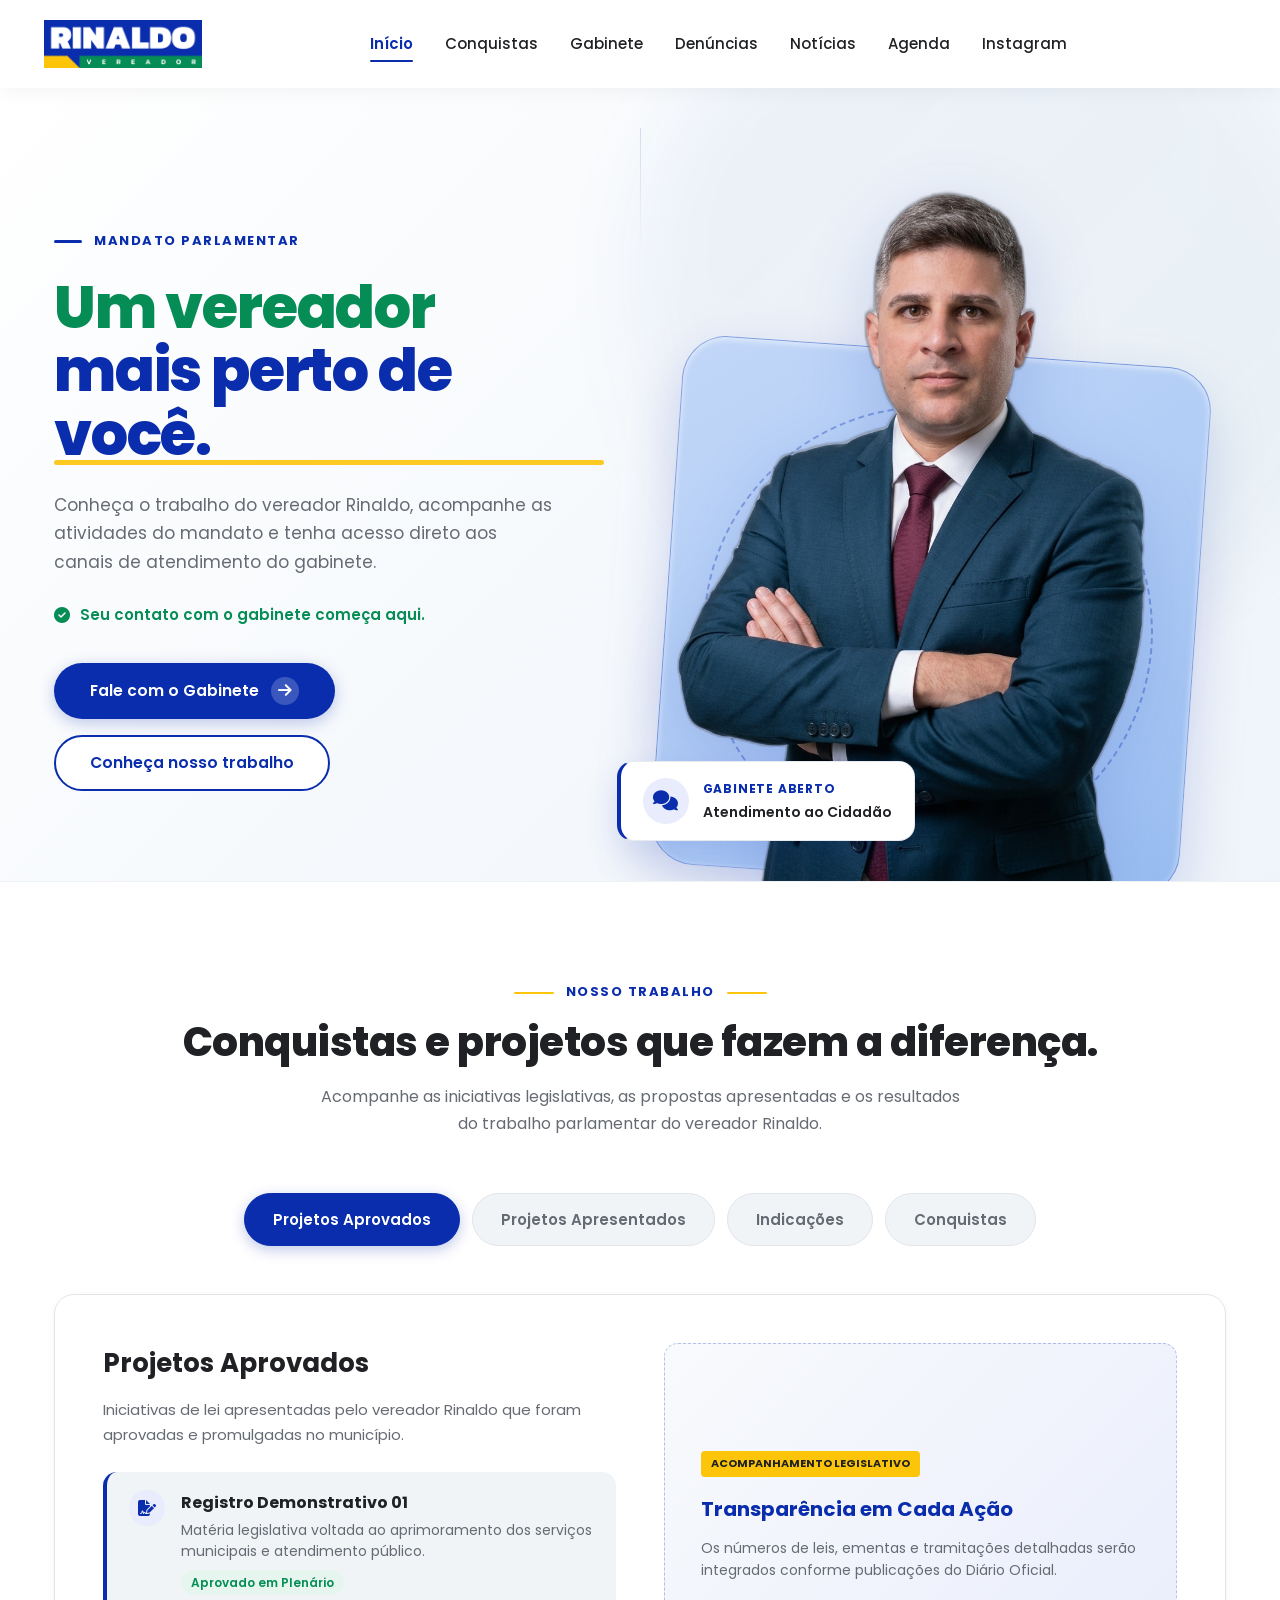
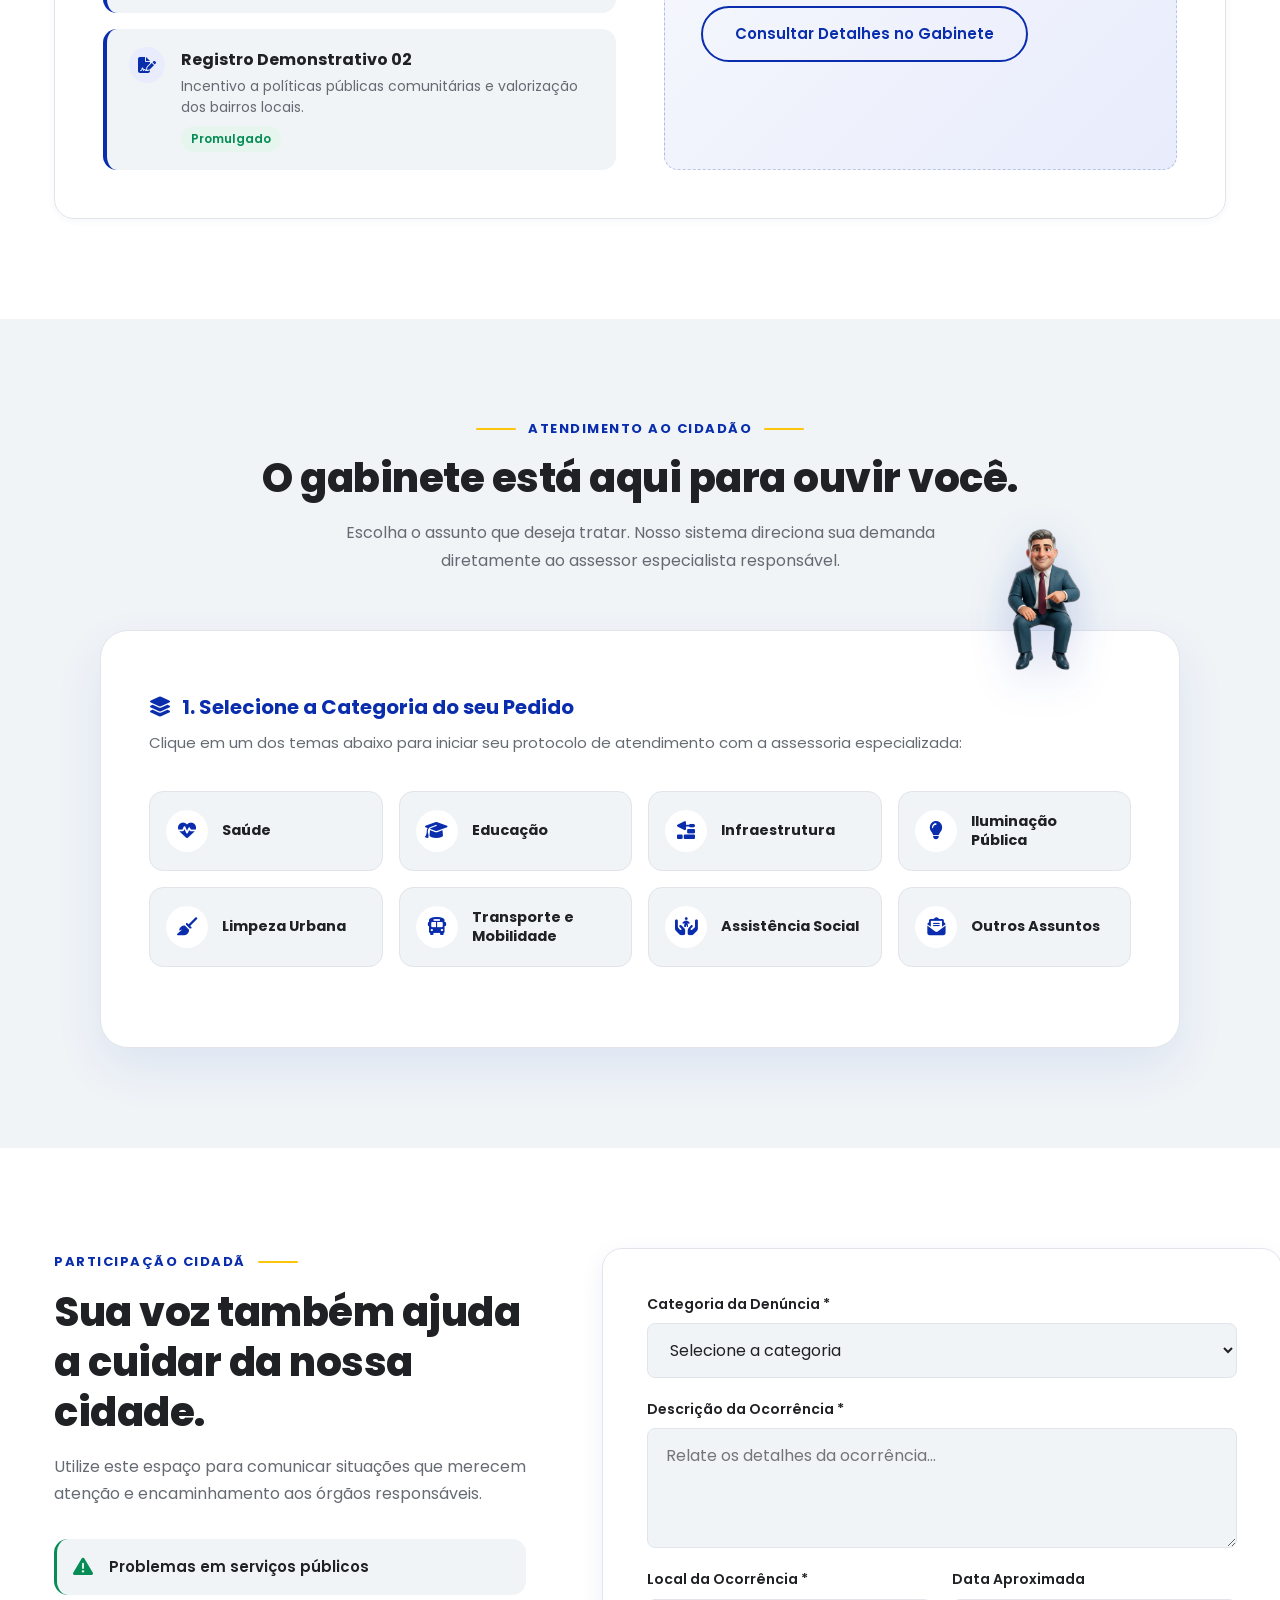
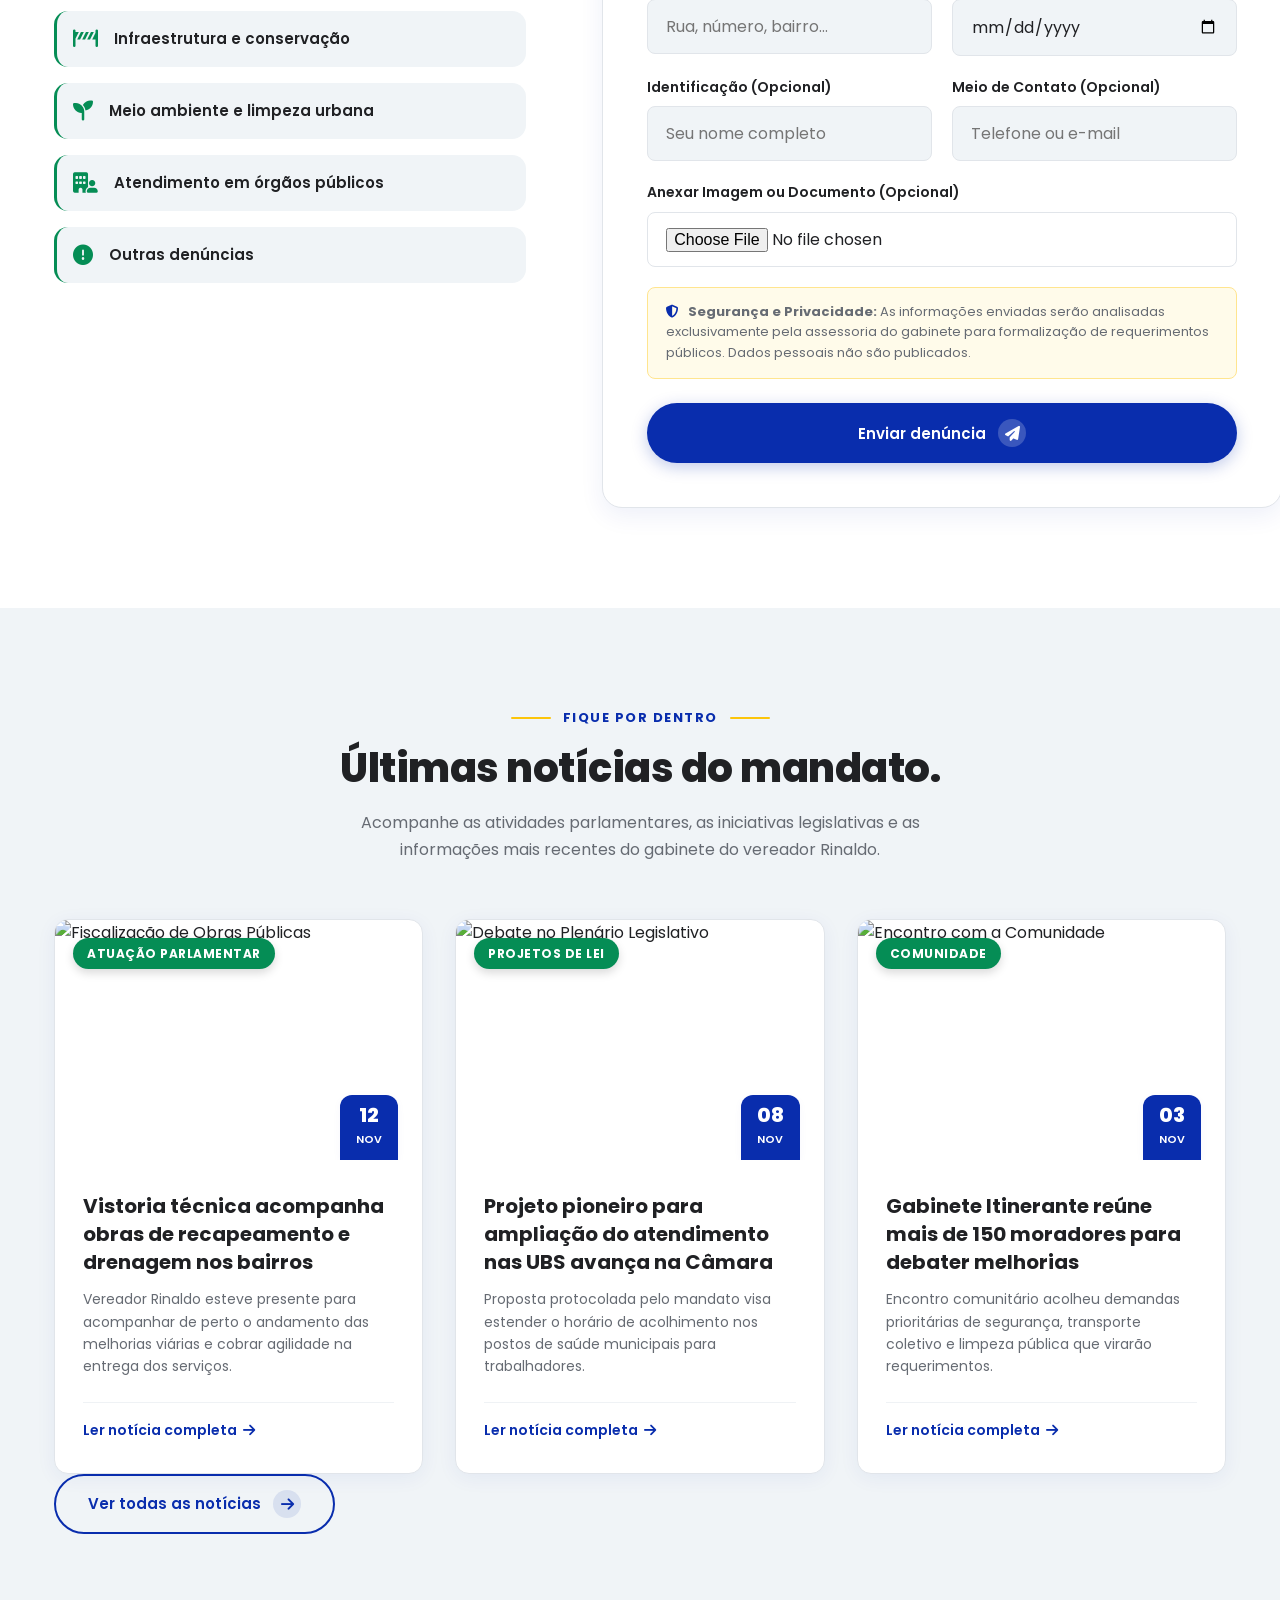
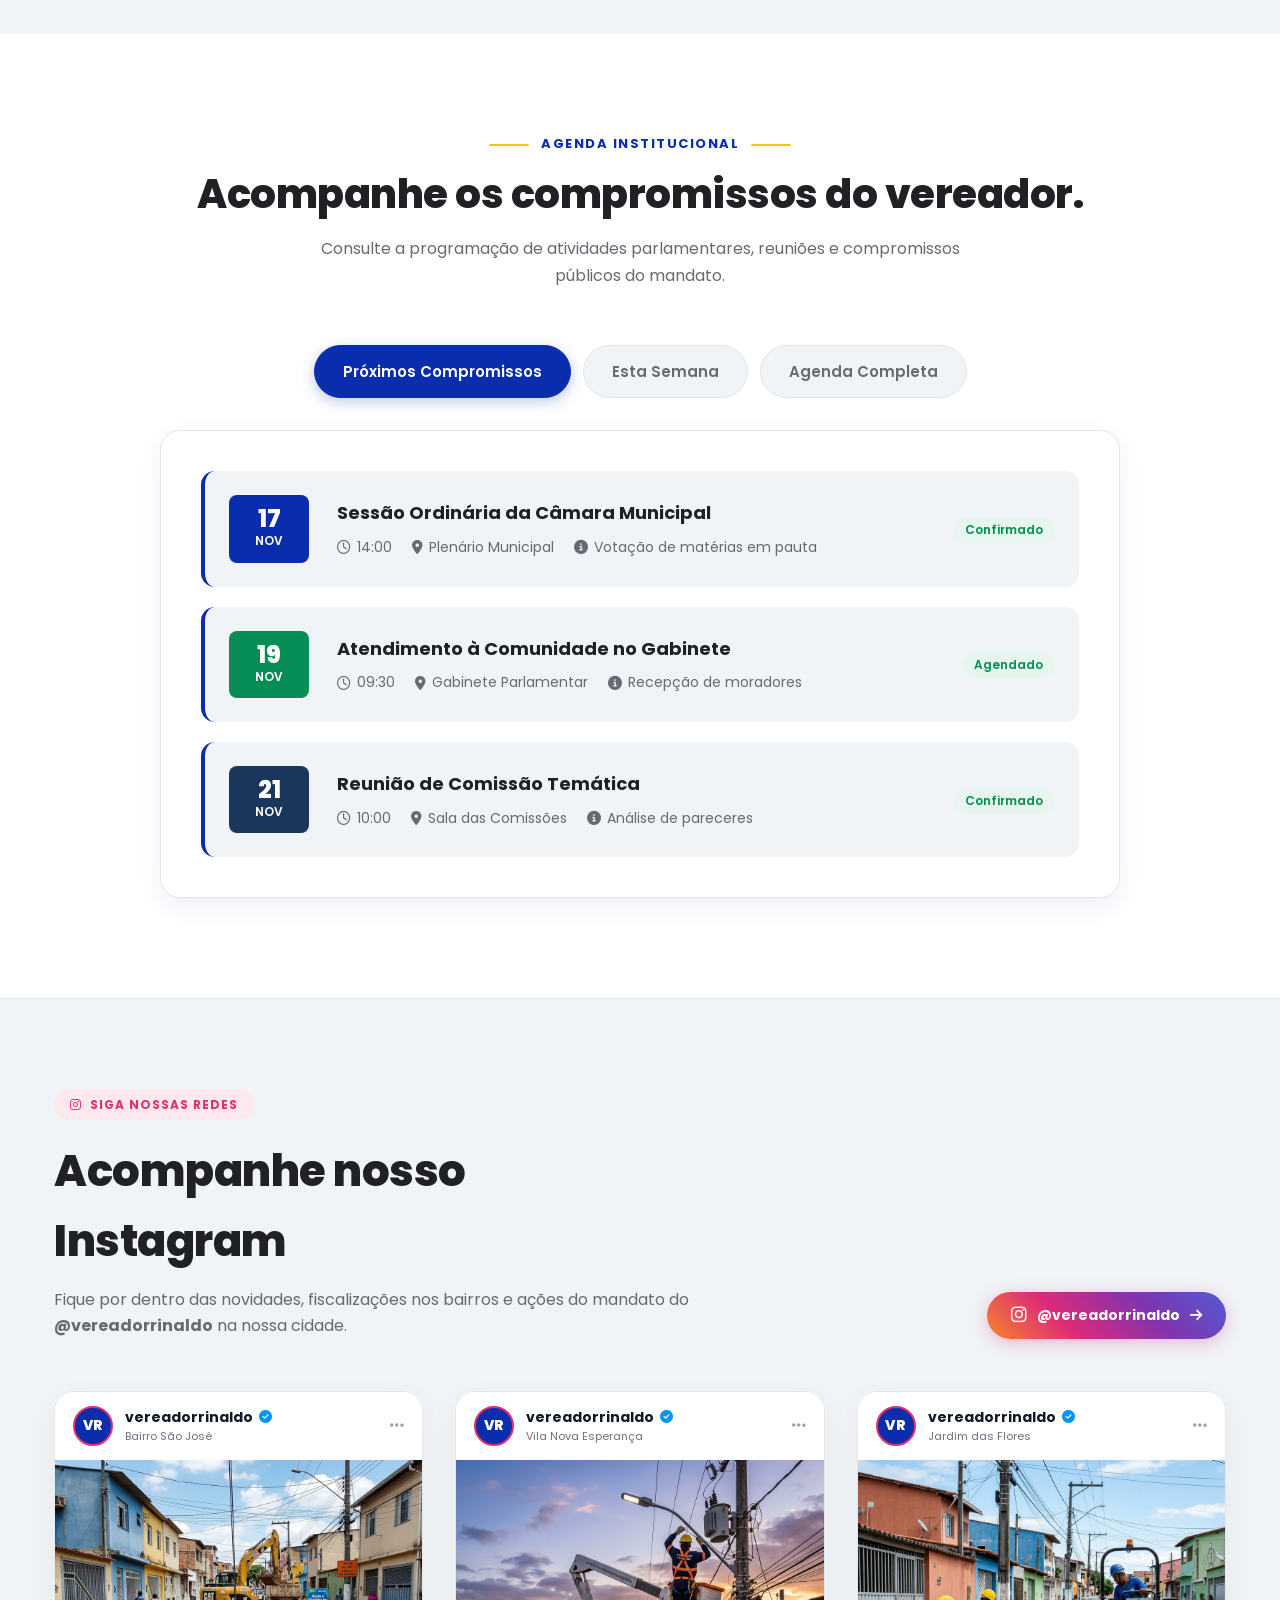
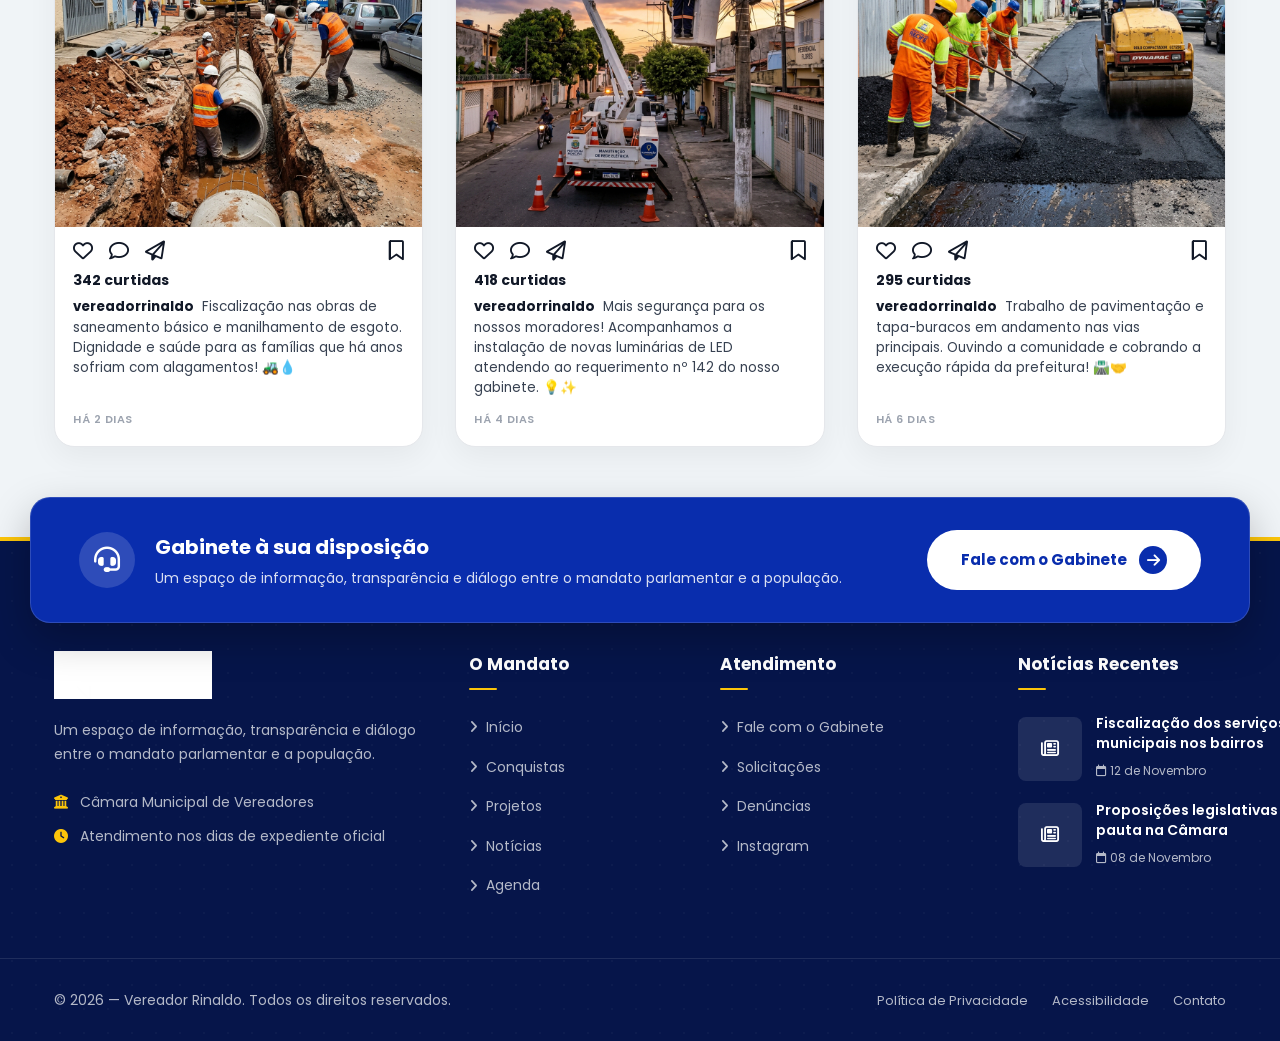
==== commit f85ace6b: "fix: Aplica recorte com transparencia total no mascote 3D sentado sobre a borda" ====
--- a/index.html
+++ b/index.html
@@ -18,7 +18,7 @@
   <link rel="stylesheet" href="https://cdnjs.cloudflare.com/ajax/libs/font-awesome/6.5.1/css/all.min.css">
 
   <!-- Estilos Globais com Cache Buster -->
-  <link rel="stylesheet" href="assets/css/style.css?v=10.0">
+  <link rel="stylesheet" href="assets/css/style.css?v=11.0">
 </head>
 <body>
 
@@ -289,8 +289,8 @@
 
         <!-- Moldura Interativa com o Mascote 3D Sentado no Topo -->
         <div class="gabinete-funnel-wrapper">
-          <!-- Mascote 3D Oficial Perched no Topo -->
-          <img src="mascotes/mascote-rinaldo-sentado-apontando.jpg" alt="Mascote 3D Rinaldo Atendimento" class="mascote-top-perched">
+          <!-- Mascote 3D Oficial Perched no Topo com Transparência Real -->
+          <img src="assets/images/mascote-rinaldo-sentado-sem-fundo.png" alt="Mascote 3D Rinaldo Atendimento" class="mascote-top-perched">
 
           <div class="funnel-intro-box">
             <h3 class="funnel-step-title">
--- a/assets/css/style.css
+++ b/assets/css/style.css
@@ -763,17 +763,16 @@
   padding: 60px 48px 48px;
 }
 
-/* Mascote 3D Sentado no Topo da Moldura */
+/* Mascote 3D Sentado no Topo da Moldura (Recortado com Transparência) */
 .mascote-top-perched {
   position: absolute;
-  top: -125px;
-  right: 50px;
-  width: 175px;
+  top: -110px;
+  right: 60px;
+  width: 155px;
   height: auto;
   z-index: 10;
-  filter: drop-shadow(0 14px 20px rgba(9, 45, 173, 0.18));
+  filter: drop-shadow(0 12px 20px rgba(9, 45, 173, 0.2));
   pointer-events: none;
-  animation: floatMascot 4s ease-in-out infinite alternate;
 }
 
 @keyframes floatMascot {
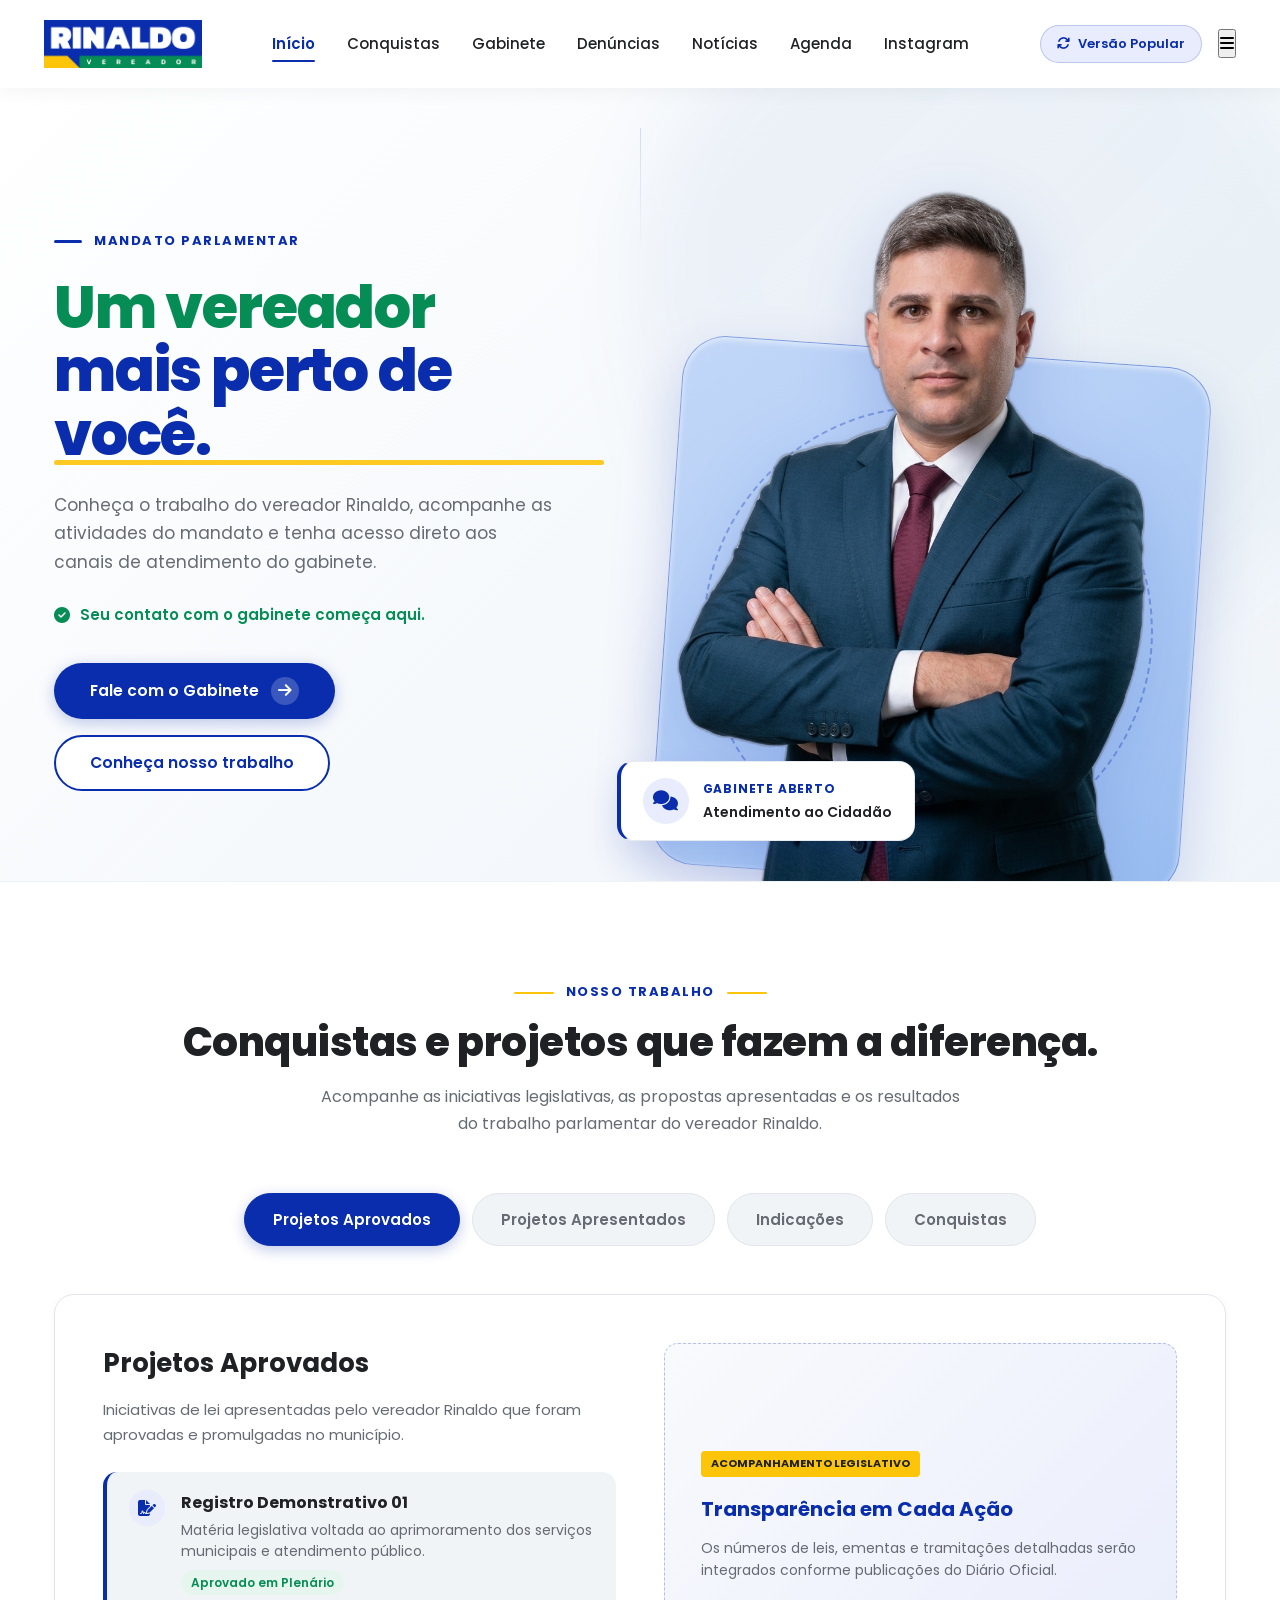
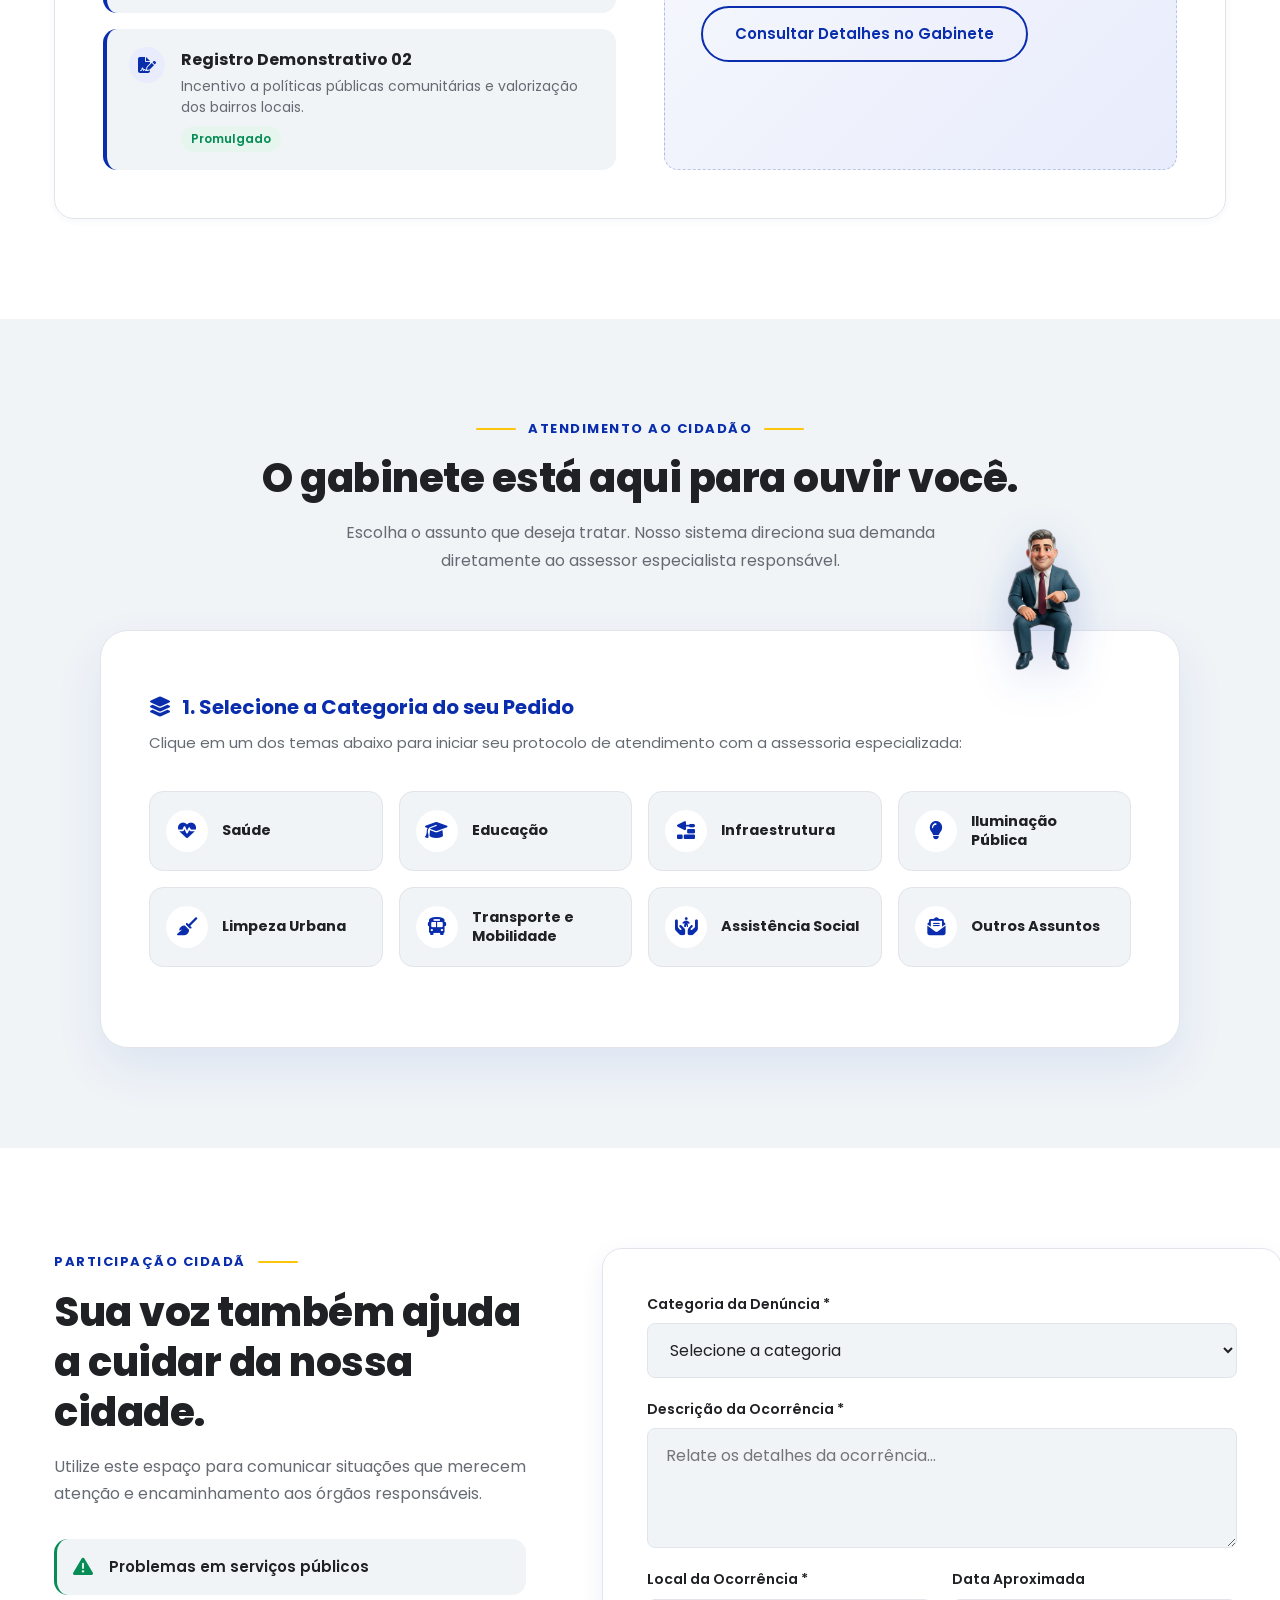
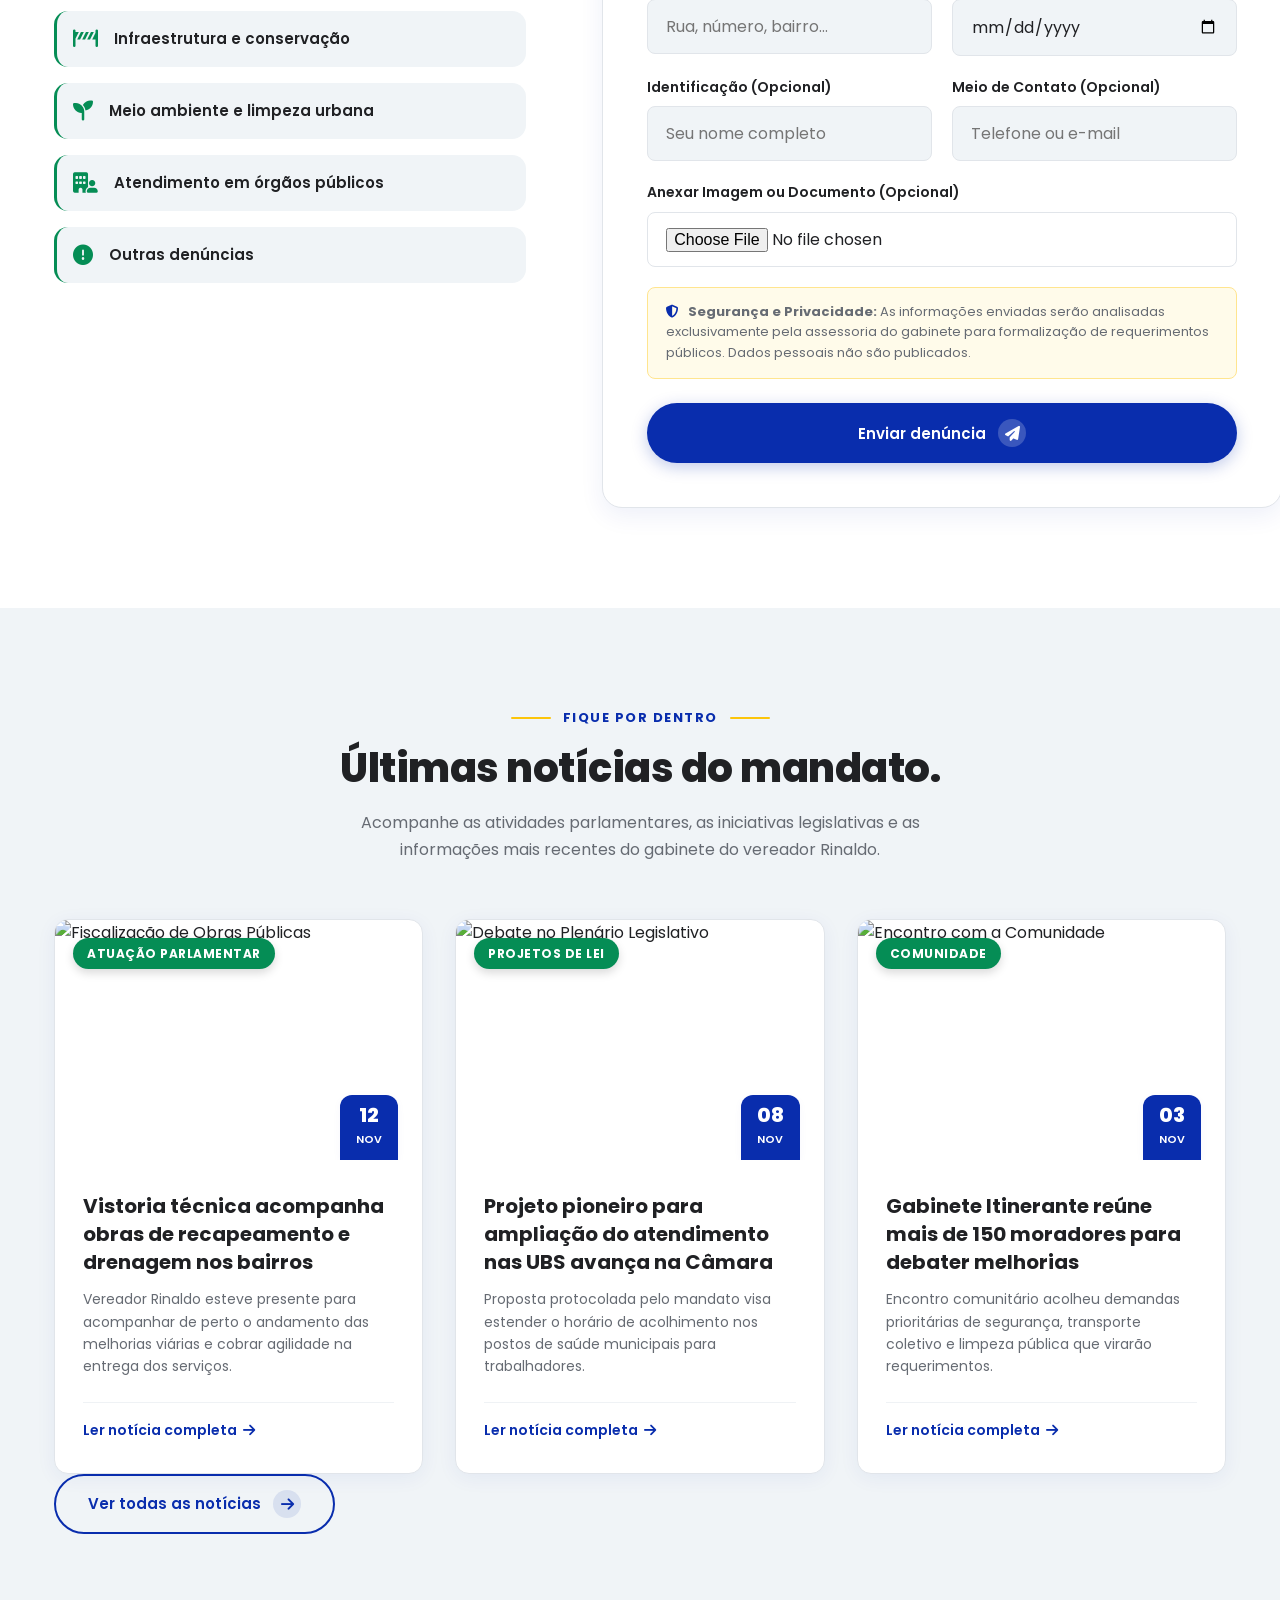
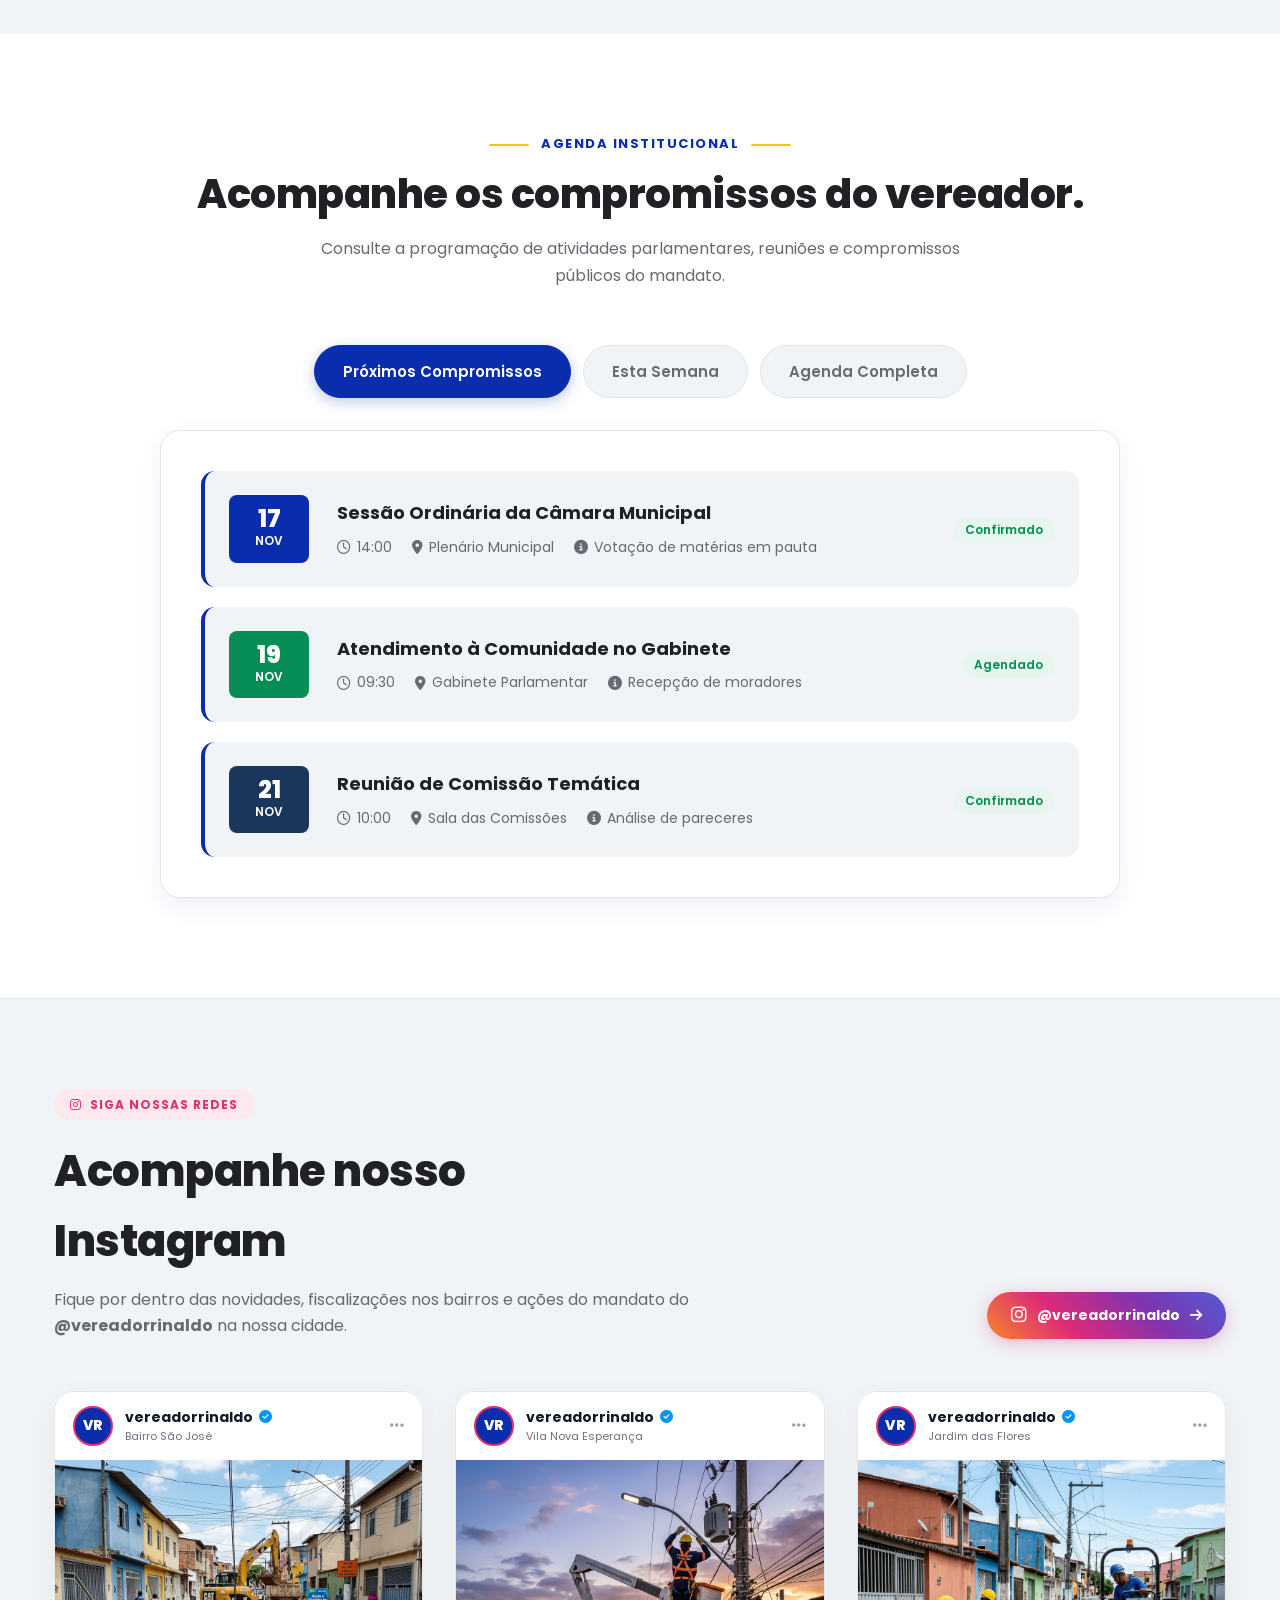
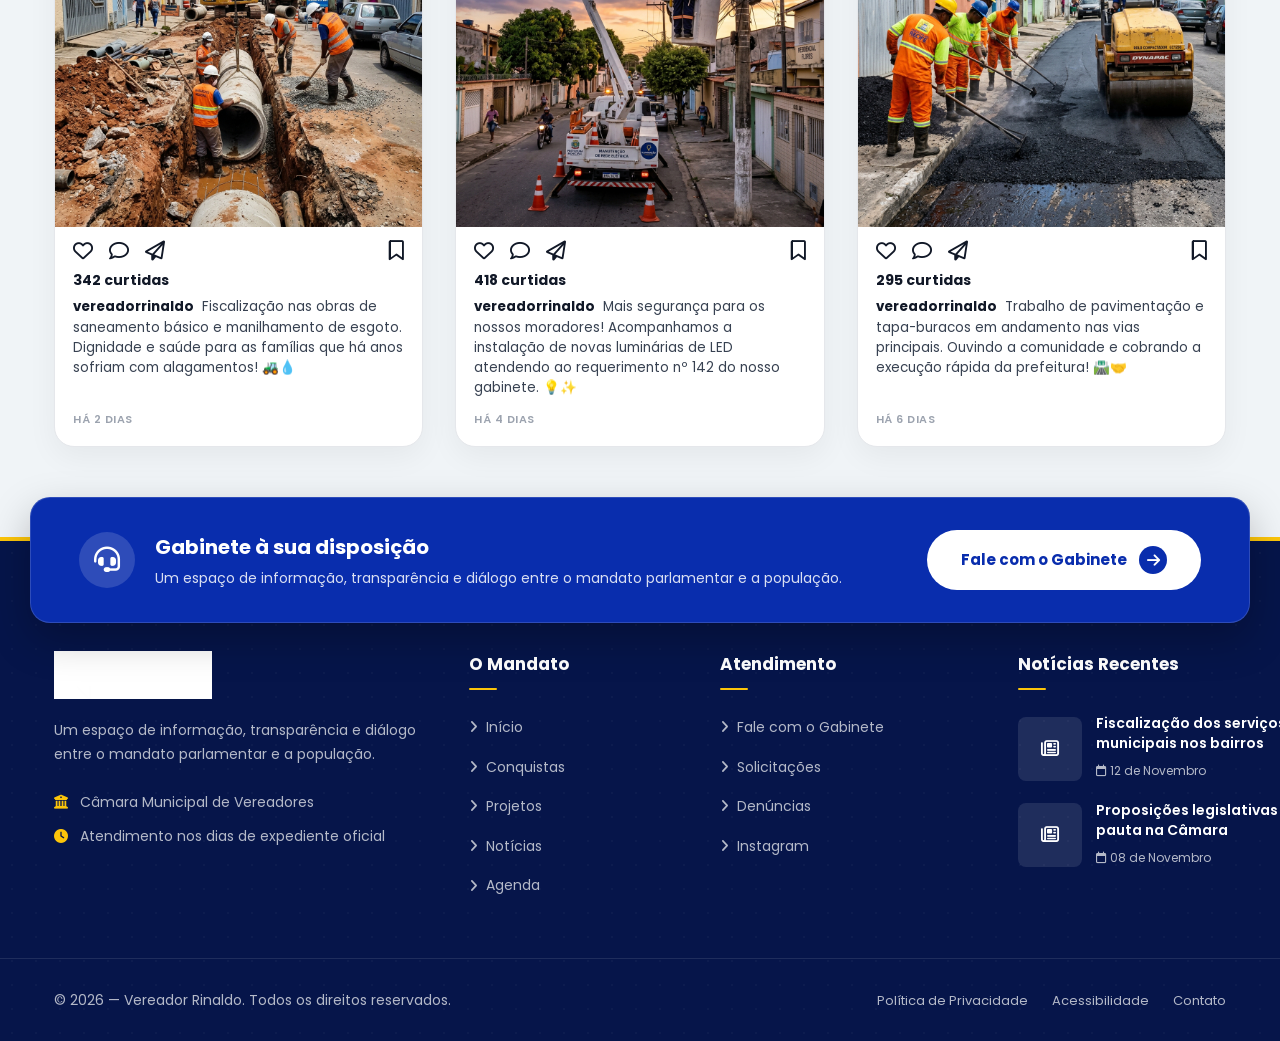
==== commit 8d2b25a8: "feat: Cria versao alternativa popular.html e seletor de comparacao de versoes" ====
--- a/index.html
+++ b/index.html
@@ -18,7 +18,7 @@
   <link rel="stylesheet" href="https://cdnjs.cloudflare.com/ajax/libs/font-awesome/6.5.1/css/all.min.css">
 
   <!-- Estilos Globais com Cache Buster -->
-  <link rel="stylesheet" href="assets/css/style.css?v=11.0">
+  <link rel="stylesheet" href="assets/css/style.css?v=12.0">
 </head>
 <body>
 
@@ -44,6 +44,10 @@
       </nav>
 
       <div class="header-actions">
+        <!-- Seletor Discreto de Versão para Apresentação -->
+        <a href="popular.html" class="btn-version-switcher" title="Alternar para Versão Popular">
+          <i class="fa-solid fa-arrows-rotate"></i> Versão Popular
+        </a>
         <button class="mobile-menu-toggle" id="mobileMenuToggle" aria-label="Abrir Menu" aria-expanded="false">
           <i class="fa-solid fa-bars"></i>
         </button>
--- a/assets/css/style.css
+++ b/assets/css/style.css
@@ -293,14 +293,27 @@
   box-shadow: 0 4px 14px rgba(9, 45, 173, 0.2);
 }
 
-.mobile-menu-toggle {
-  display: none;
-  background: none;
-  border: none;
-  color: var(--color-text-main);
-  font-size: 26px;
-  cursor: pointer;
-  padding: 8px;
+/* Seletor Discreto de Versão para Apresentação */
+.btn-version-switcher {
+  display: inline-flex;
+  align-items: center;
+  gap: 8px;
+  font-size: 13px;
+  font-weight: 600;
+  color: var(--color-primary);
+  background: var(--color-primary-light);
+  border: 1px solid rgba(9, 45, 173, 0.2);
+  padding: 8px 16px;
+  border-radius: var(--radius-capsule);
+  transition: all 0.25s ease;
+  text-decoration: none;
+}
+
+.btn-version-switcher:hover {
+  background: var(--color-primary);
+  color: #ffffff;
+  transform: translateY(-1px);
+  box-shadow: 0 4px 12px rgba(9, 45, 173, 0.15);
 }
 
 /* ==========================================================================
@@ -1881,6 +1894,20 @@
     height: 76px;
   }
 
+  .mascote-top-perched {
+    width: 130px;
+    top: -95px;
+    right: 30px;
+  }
+
+  .gabinete-categories-grid {
+    grid-template-columns: repeat(2, 1fr);
+  }
+
+  .funnel-form-grid {
+    grid-template-columns: 1fr;
+  }
+
   .main-nav {
     display: none; /* Ativado via mobile toggle */
   }
@@ -1983,6 +2010,54 @@
 @media (max-width: 767px) {
   .section-title {
     font-size: 26px;
+  }
+
+  /* Ajuste Fino do Mascote no Celular para Não Cobrir Texto */
+  .gabinete-funnel-wrapper {
+    padding: 70px 20px 28px;
+    margin-top: 50px;
+  }
+
+  .mascote-top-perched {
+    width: 105px;
+    top: -75px;
+    right: 50%;
+    transform: translateX(50%);
+  }
+
+  .funnel-intro-box {
+    text-align: center;
+    margin-bottom: 24px;
+  }
+
+  .funnel-step-title {
+    font-size: 17px;
+    justify-content: center;
+  }
+
+  .funnel-step-subtitle {
+    font-size: 13.5px;
+  }
+
+  .gabinete-categories-grid {
+    grid-template-columns: 1fr;
+    gap: 10px;
+  }
+
+  .assessor-handoff-panel {
+    padding: 20px 16px;
+  }
+
+  .assessor-profile-card {
+    flex-direction: column;
+    text-align: center;
+    gap: 12px;
+  }
+
+  .protocol-badge-box {
+    flex-direction: column;
+    text-align: center;
+    gap: 10px;
   }
 
   .header-logo {
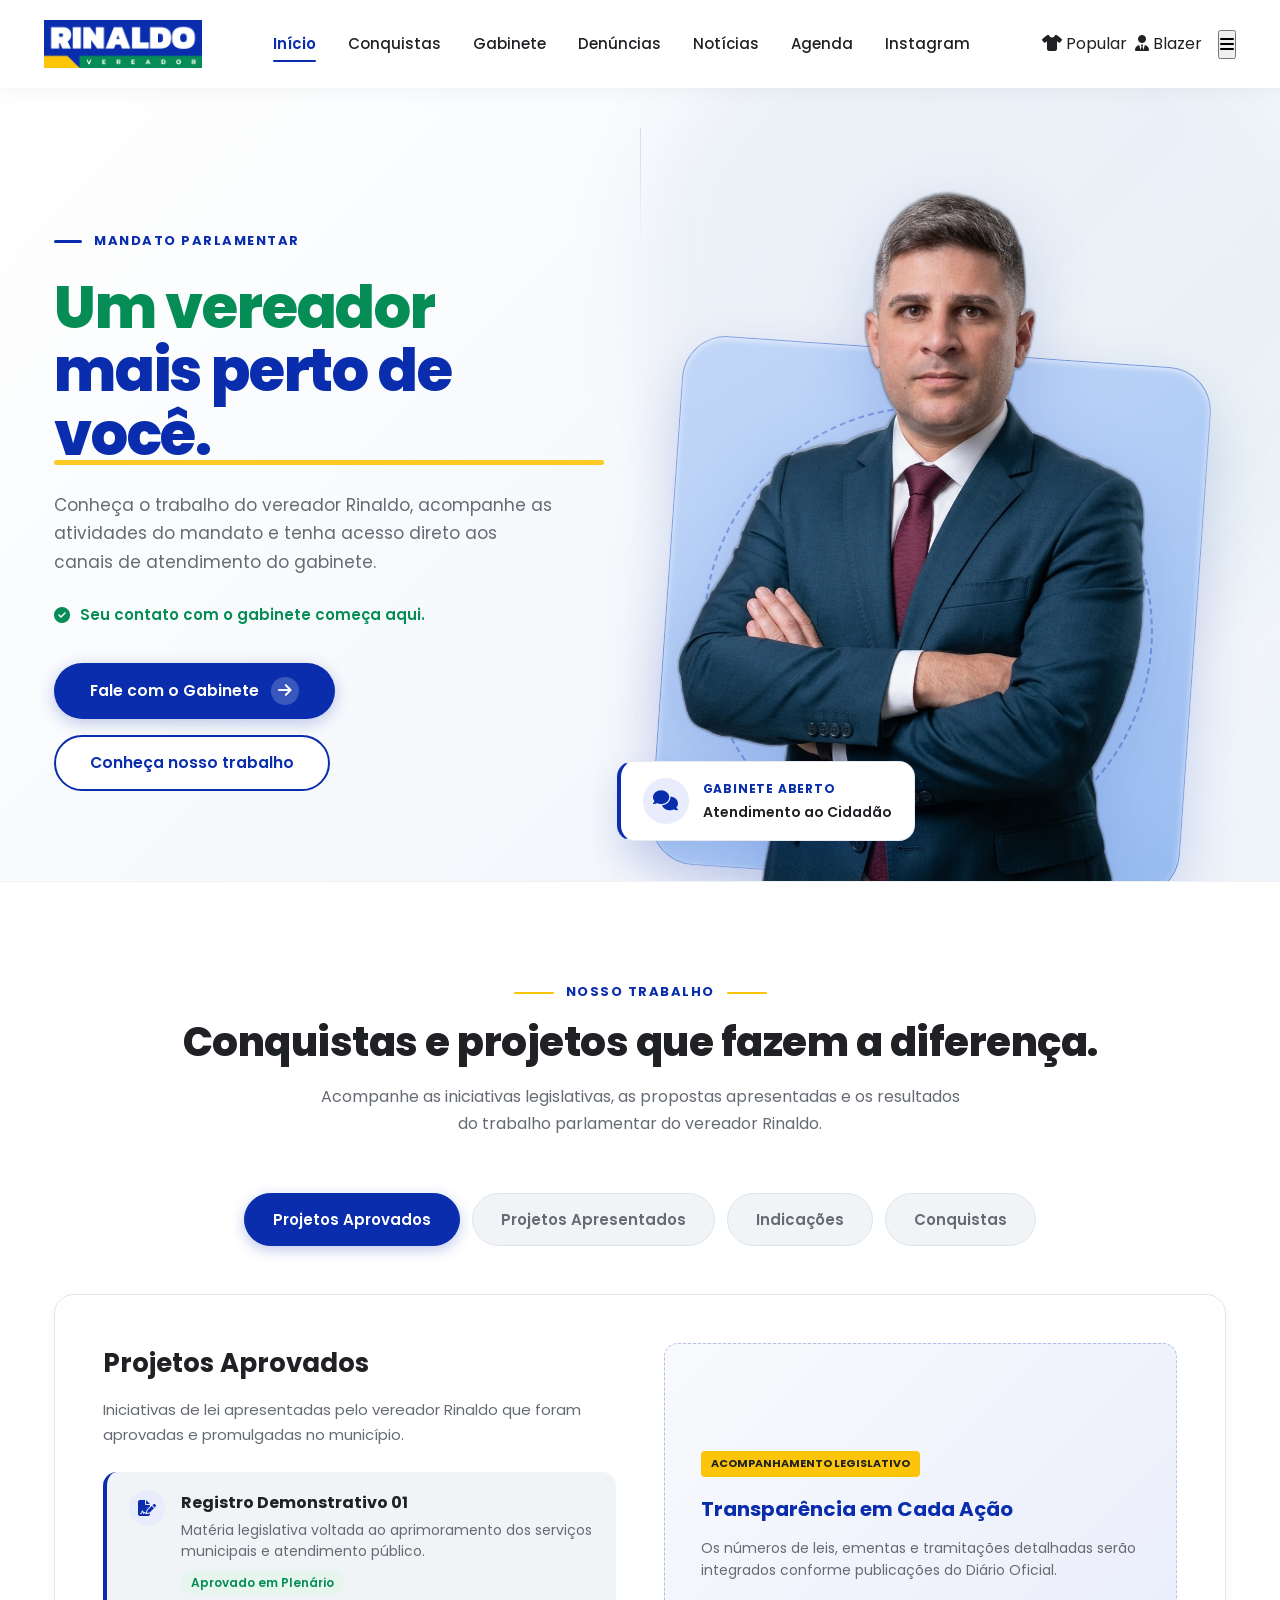
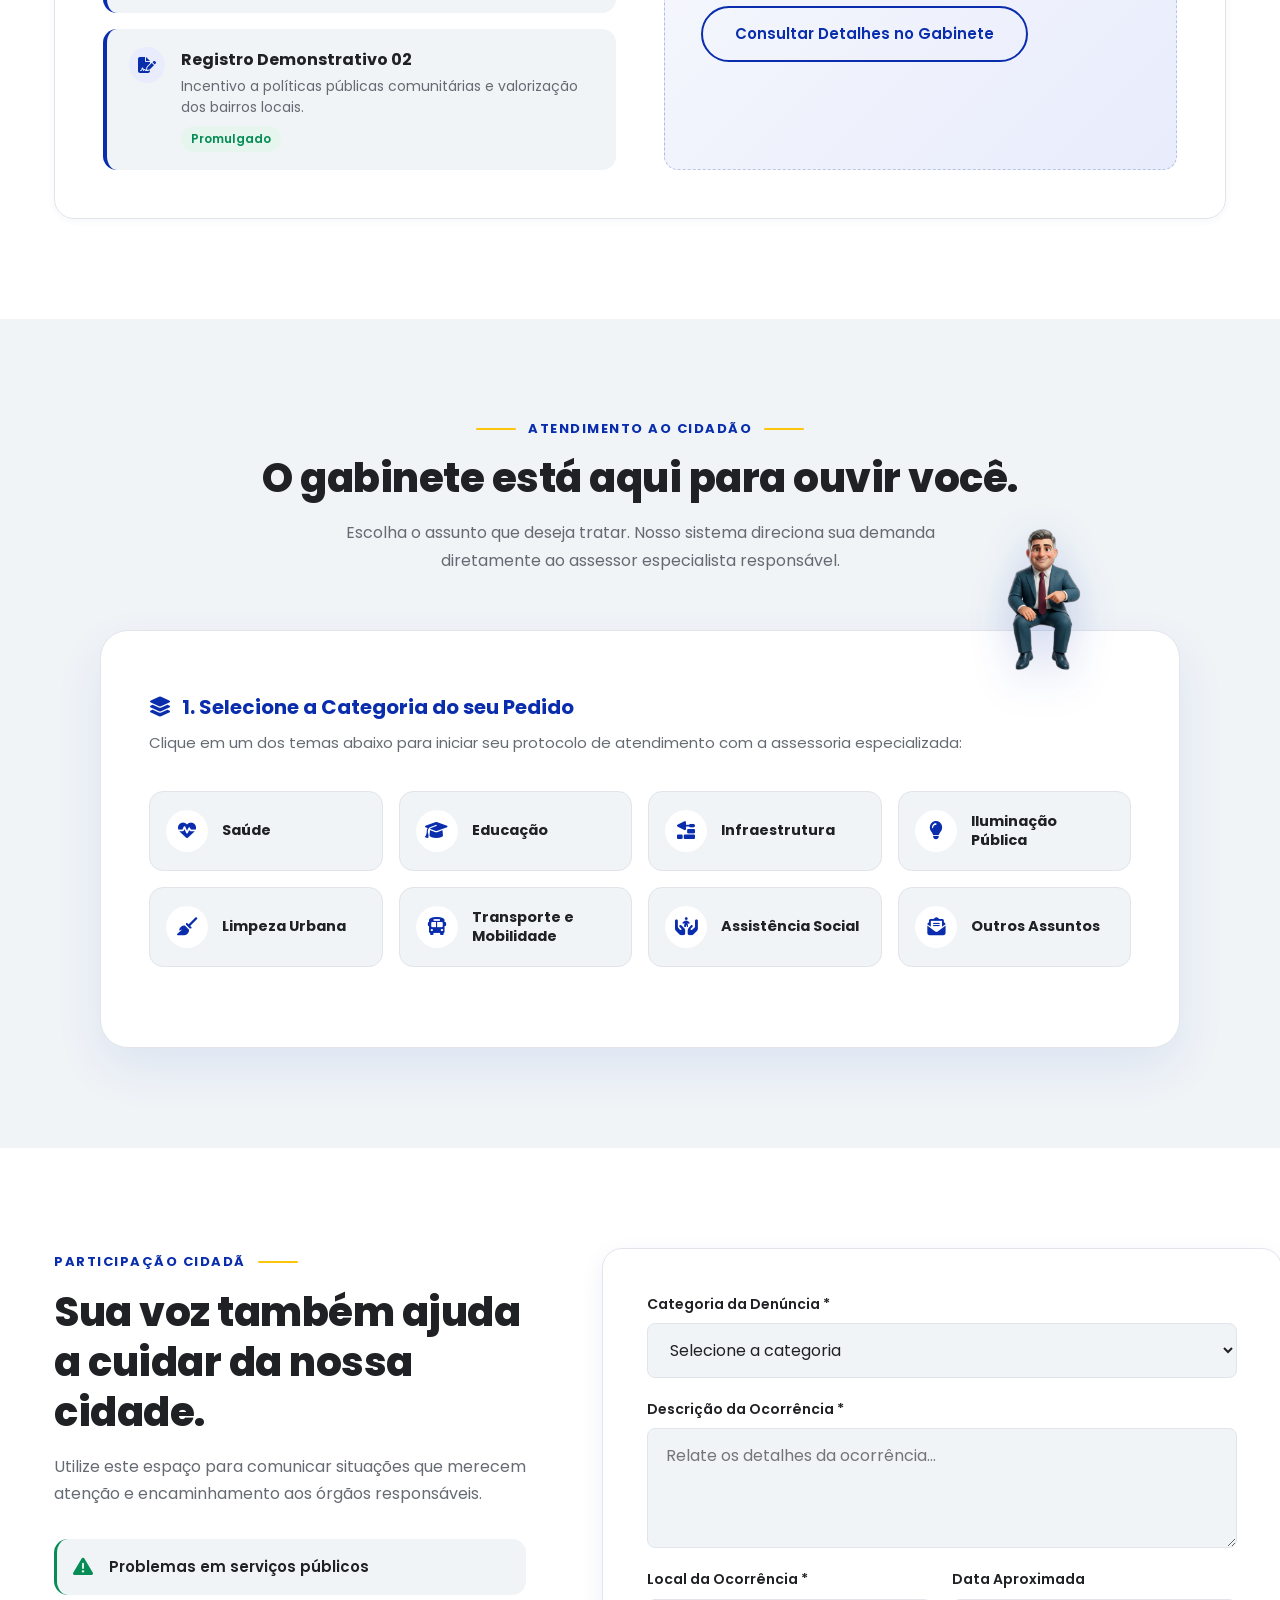
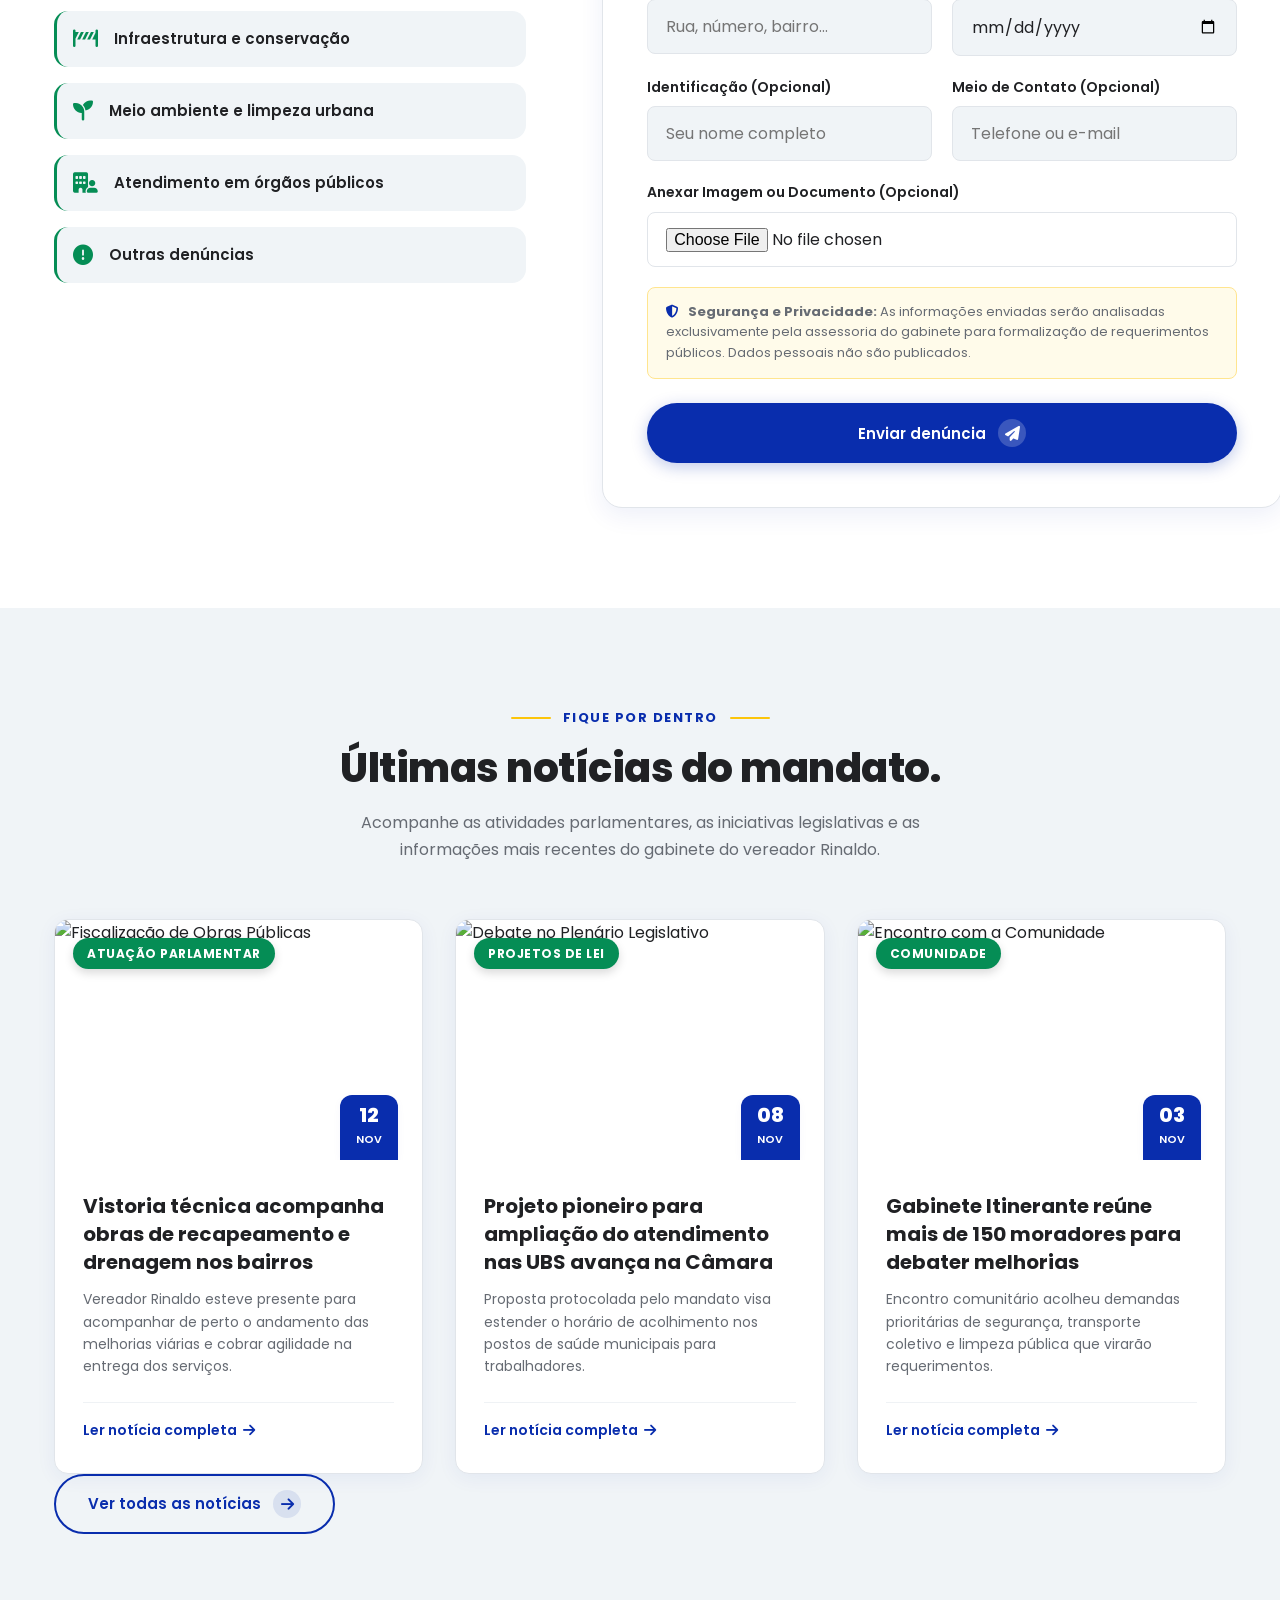
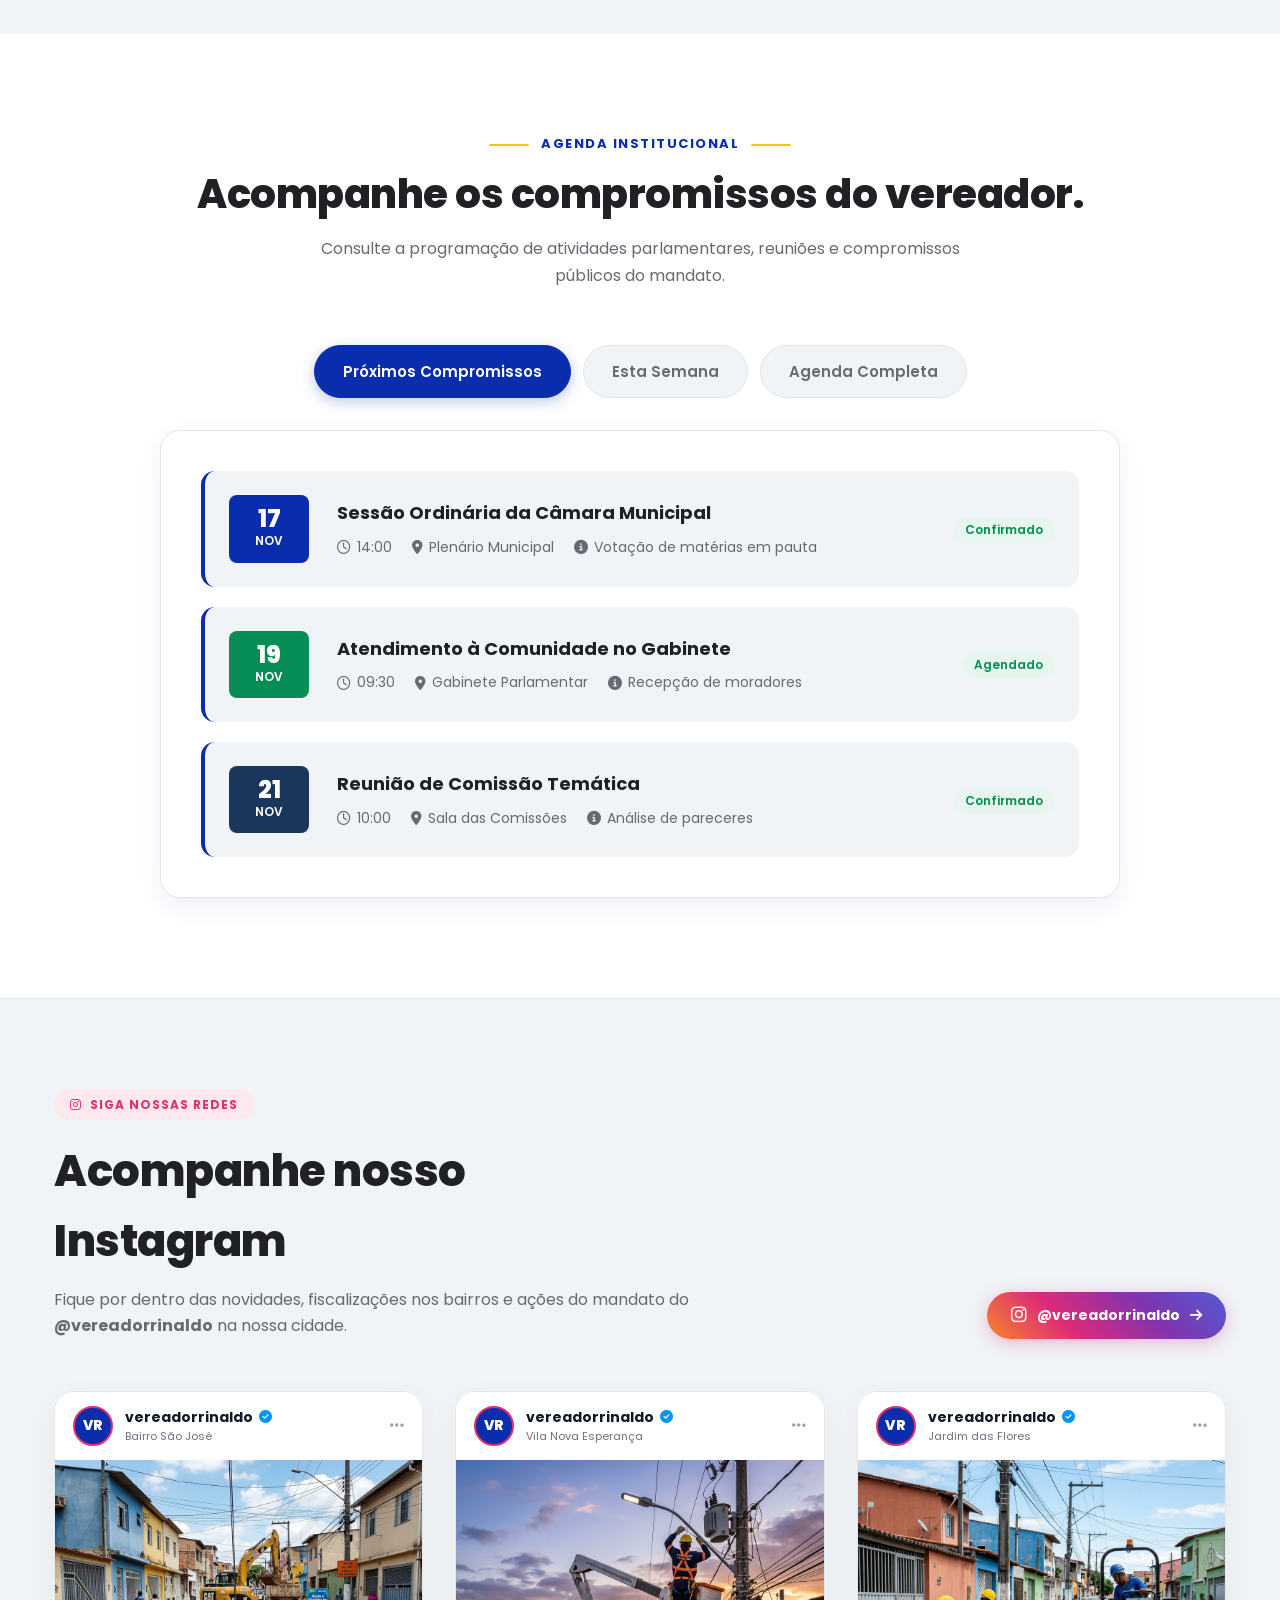
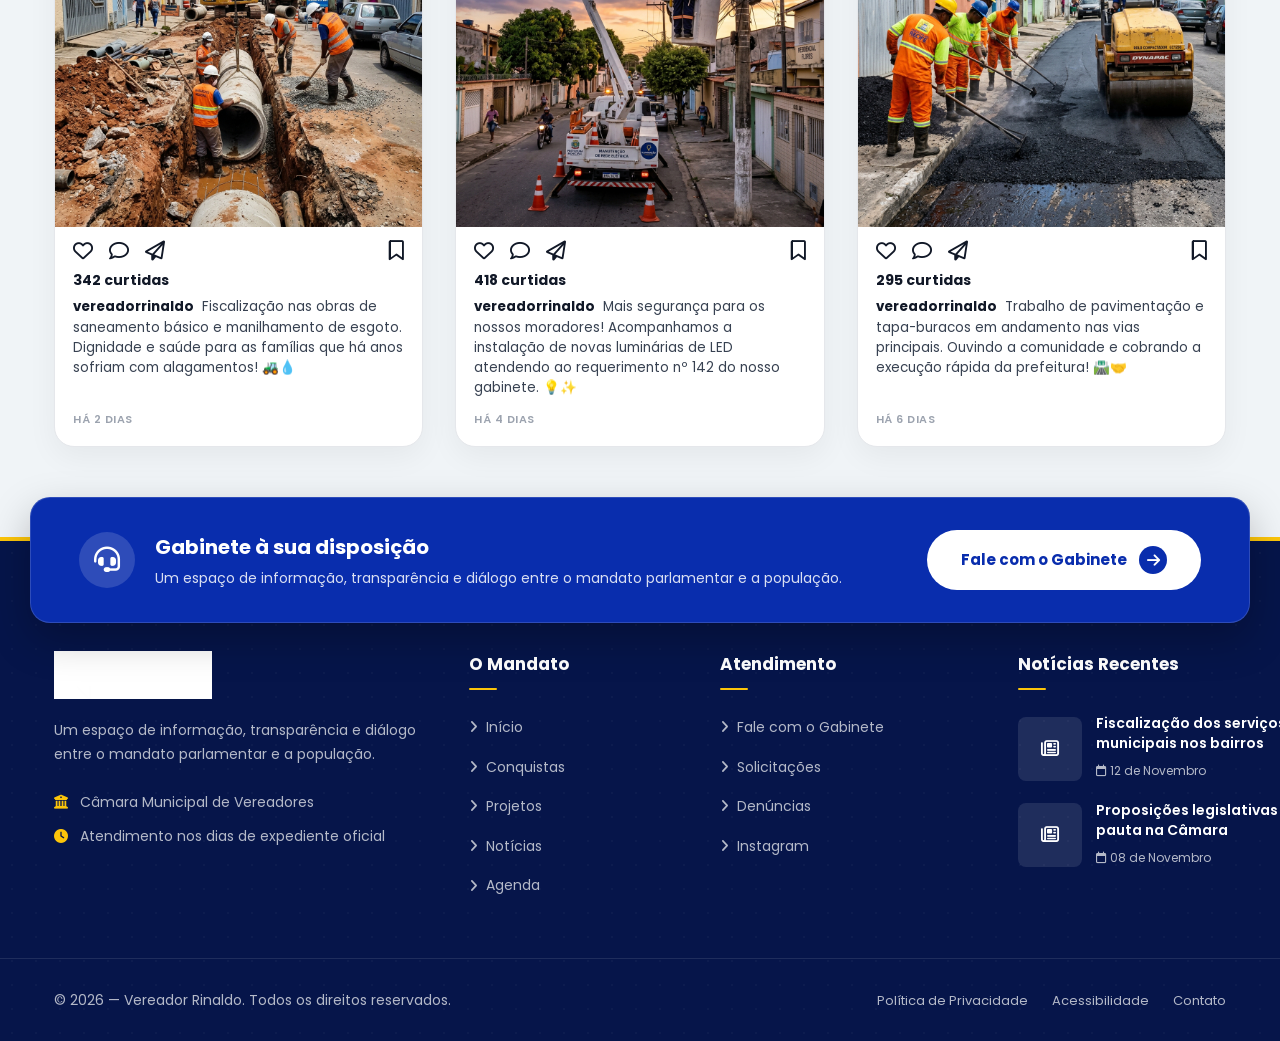
==== commit 03e87a75: "feat: Cria a 3a opcao esporte-fino.html com Rinaldo e Mascote de blazer esporte fino e integracao do" ====
--- a/index.html
+++ b/index.html
@@ -44,10 +44,11 @@
       </nav>
 
       <div class="header-actions">
-        <!-- Seletor Discreto de Versão para Apresentação -->
-        <a href="popular.html" class="btn-version-switcher" title="Alternar para Versão Popular">
-          <i class="fa-solid fa-arrows-rotate"></i> Versão Popular
-        </a>
+        <!-- Seletor Discreto de 3 Versões para Apresentação -->
+        <div class="version-switch-group">
+          <a href="popular.html" class="btn-version-switcher" title="Versão Popular"><i class="fa-solid fa-shirt"></i> Popular</a>
+          <a href="esporte-fino.html" class="btn-version-switcher" title="Versão Blazer"><i class="fa-solid fa-user-tie"></i> Blazer</a>
+        </div>
         <button class="mobile-menu-toggle" id="mobileMenuToggle" aria-label="Abrir Menu" aria-expanded="false">
           <i class="fa-solid fa-bars"></i>
         </button>
--- a/assets/css/style.css
+++ b/assets/css/style.css
@@ -293,8 +293,11 @@
   box-shadow: 0 4px 14px rgba(9, 45, 173, 0.2);
 }
 
-/* Seletor Discreto de Versão para Apresentação */
-.btn-version-switcher {
+.version-switch-group {
+  display: flex;
+  align-items: center;
+  gap: 8px;
+}
   display: inline-flex;
   align-items: center;
   gap: 8px;
